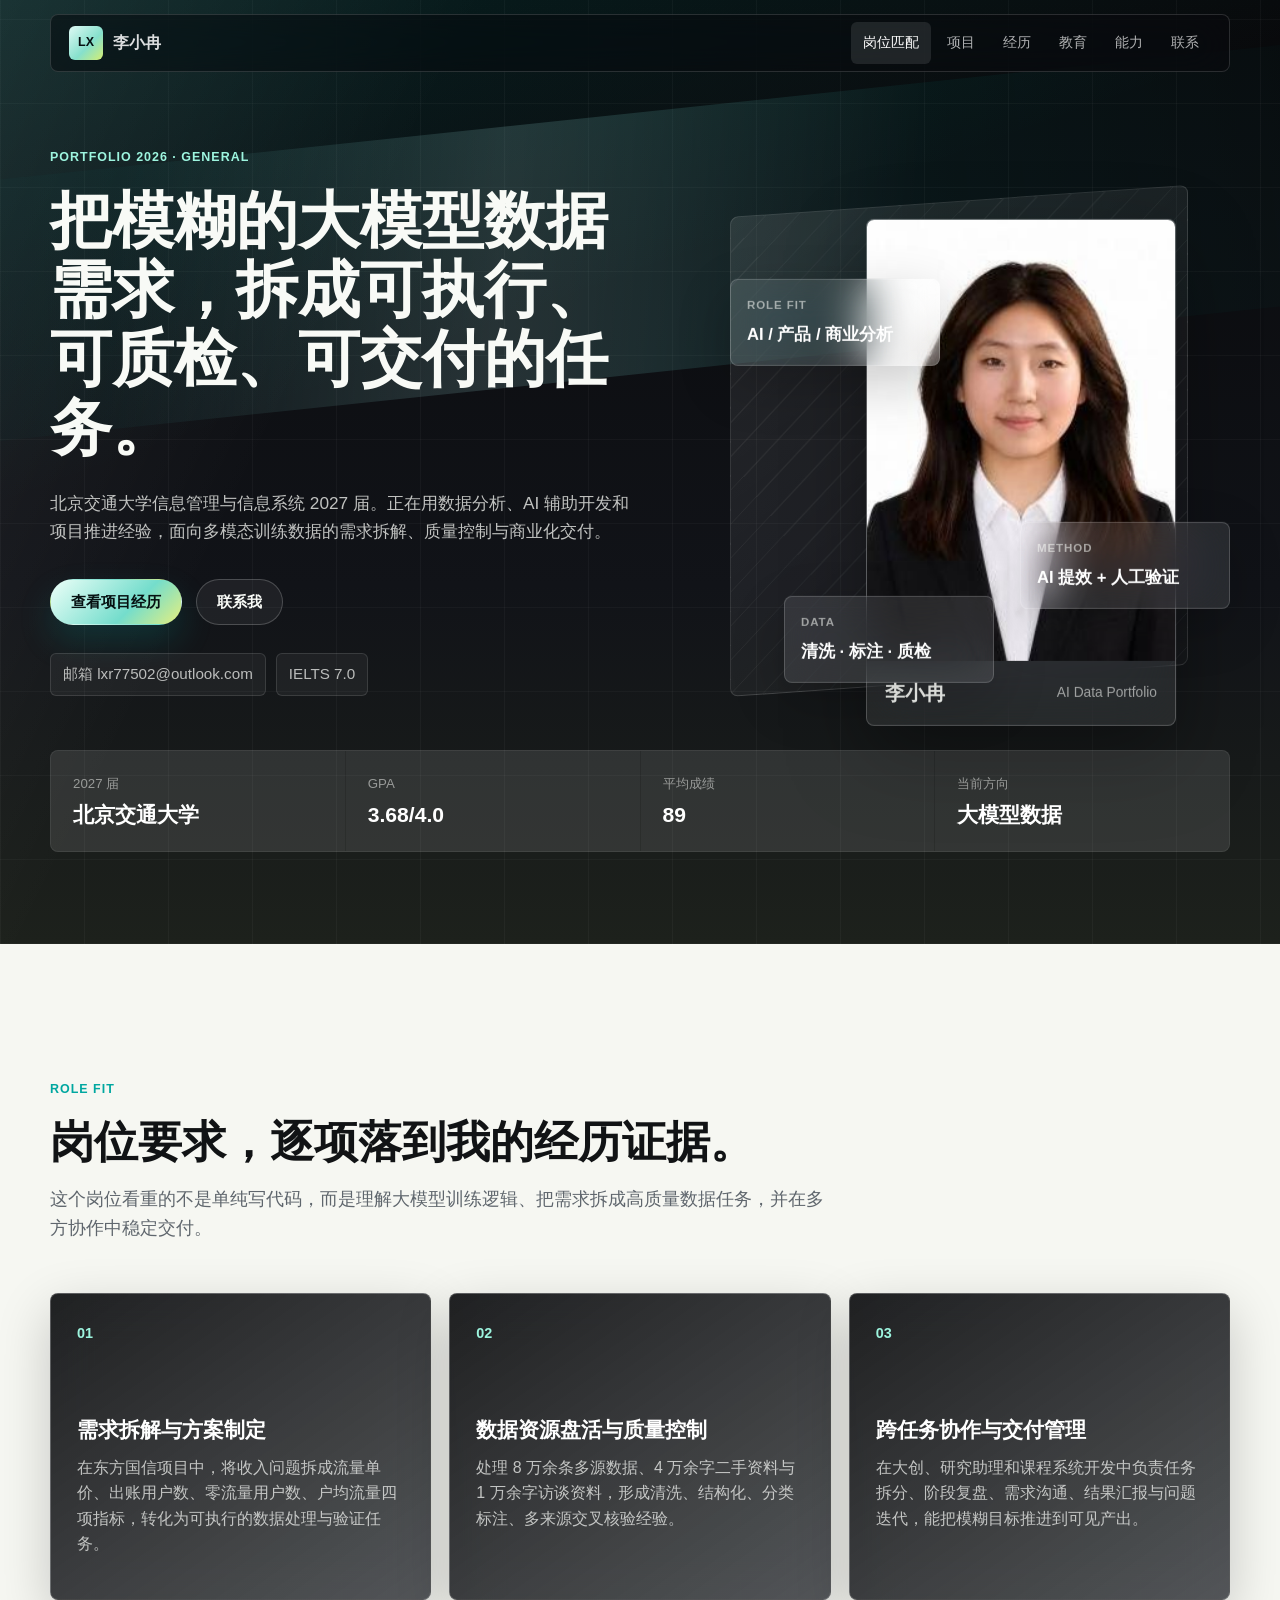
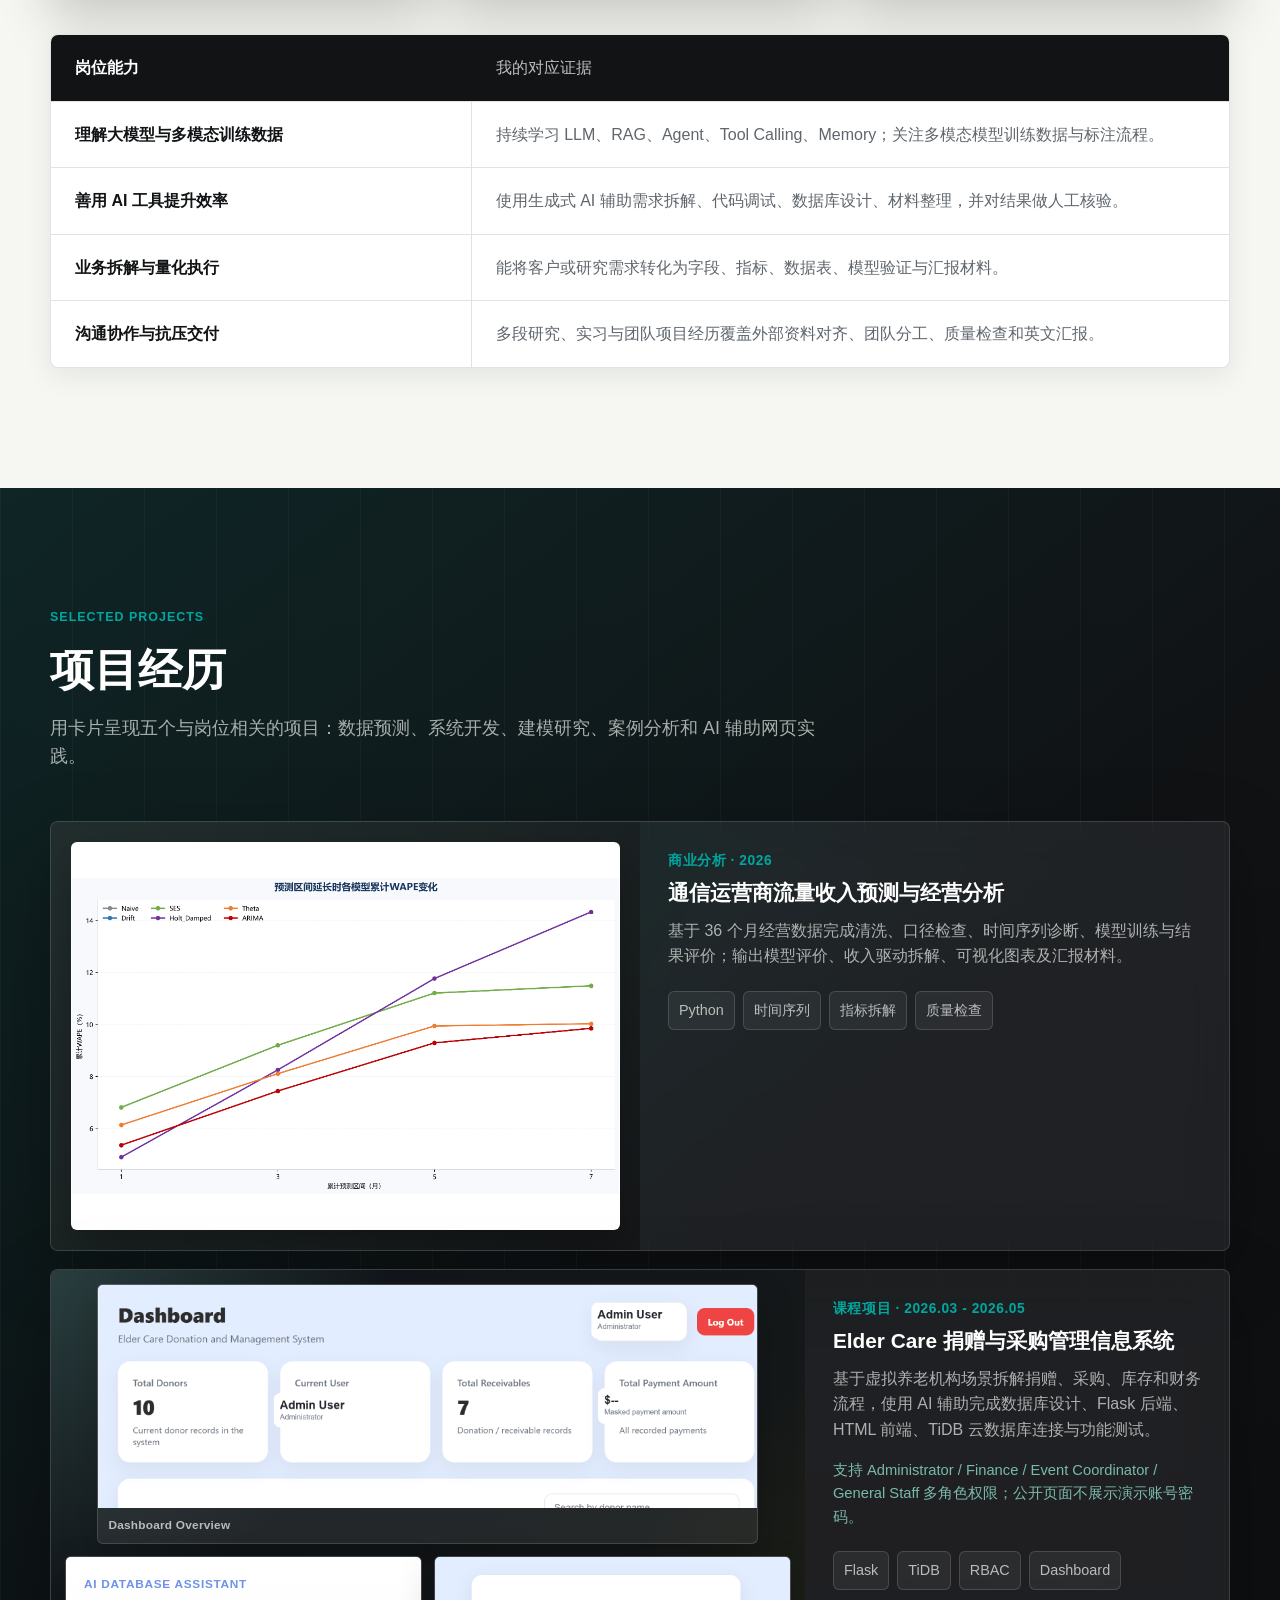
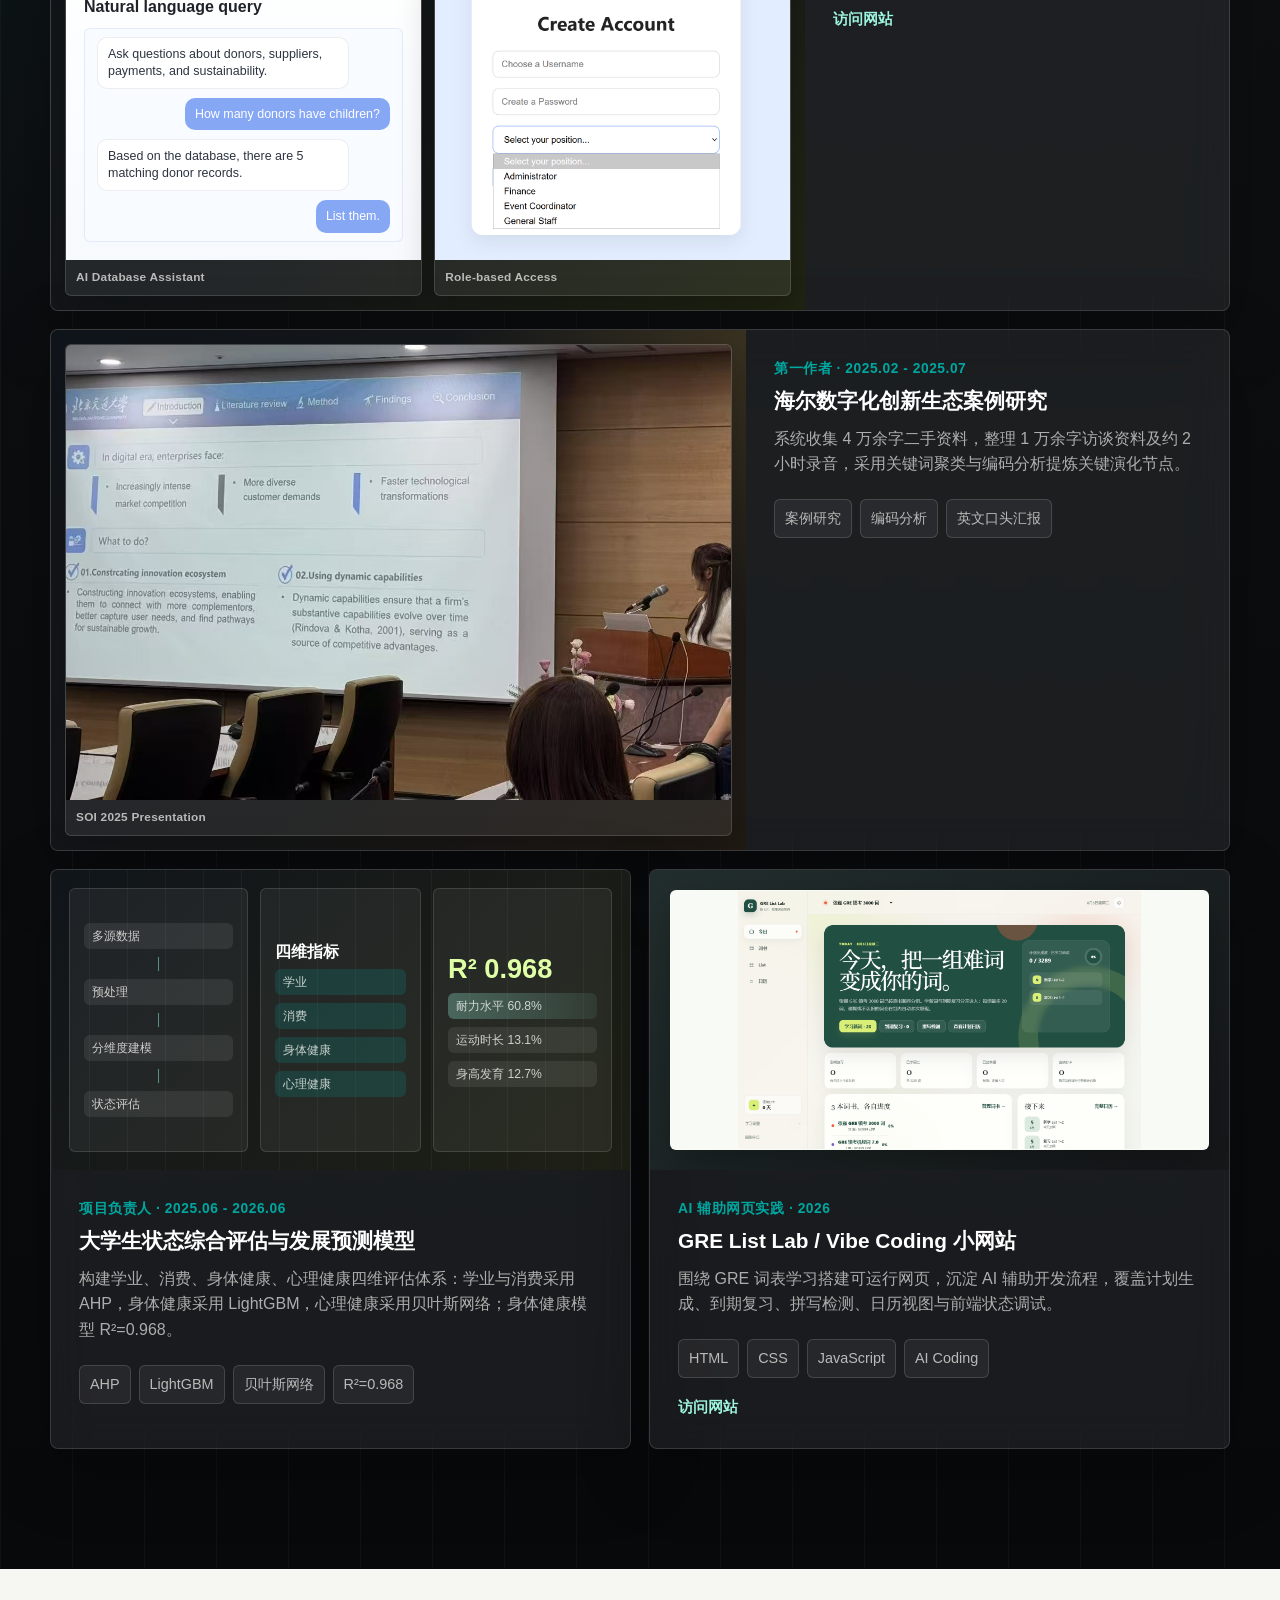
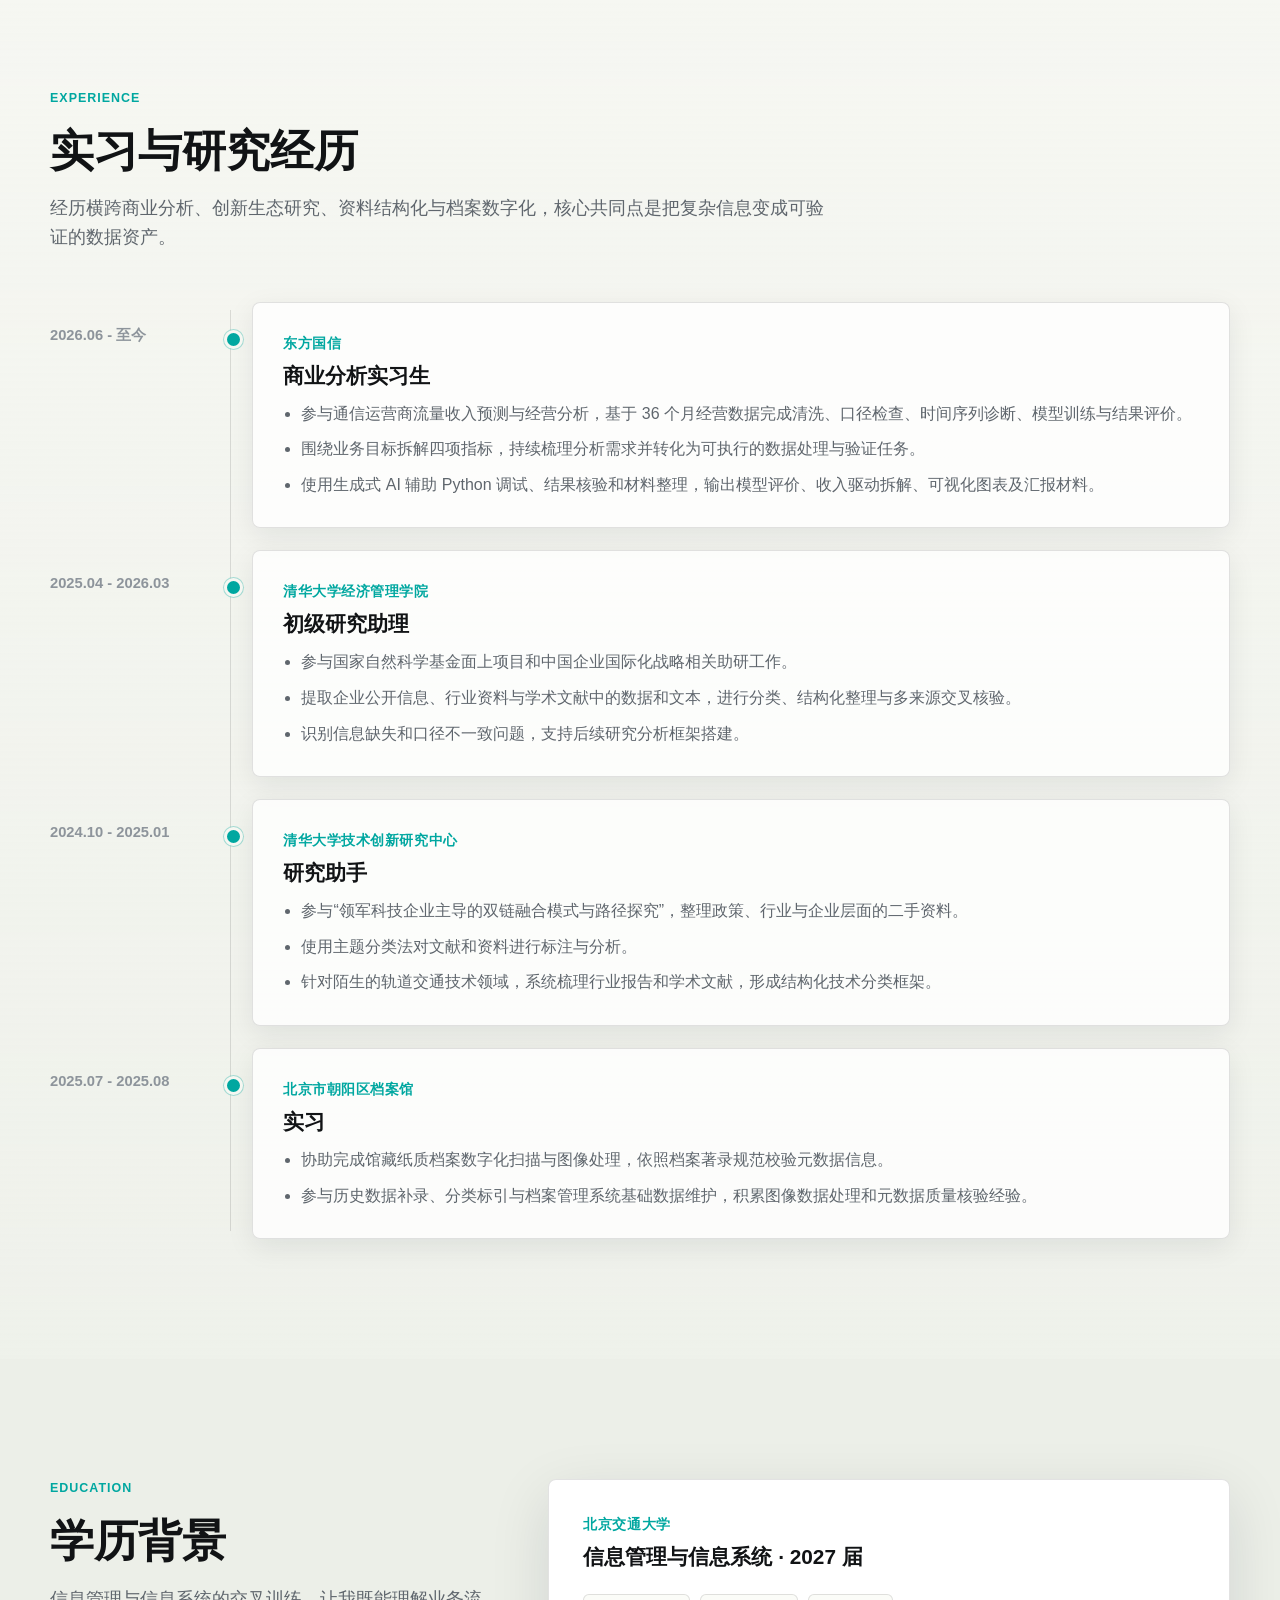
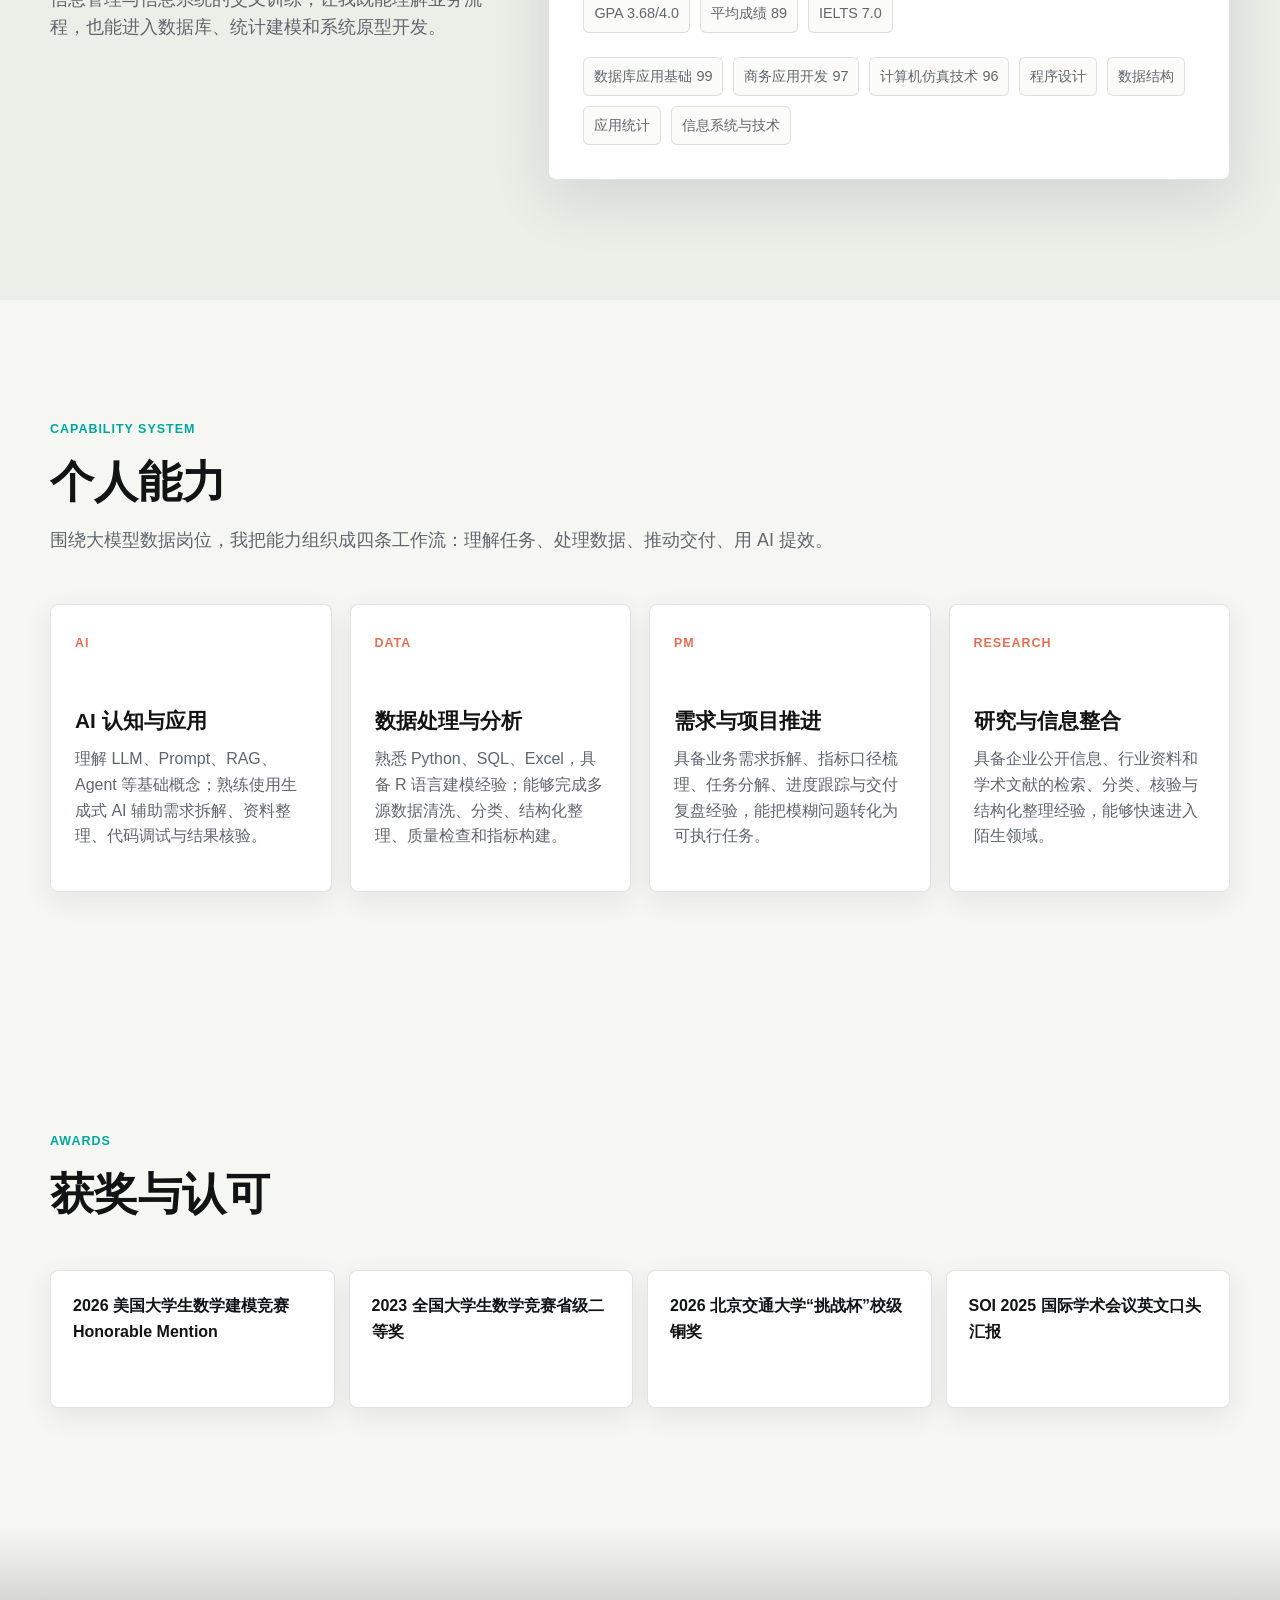
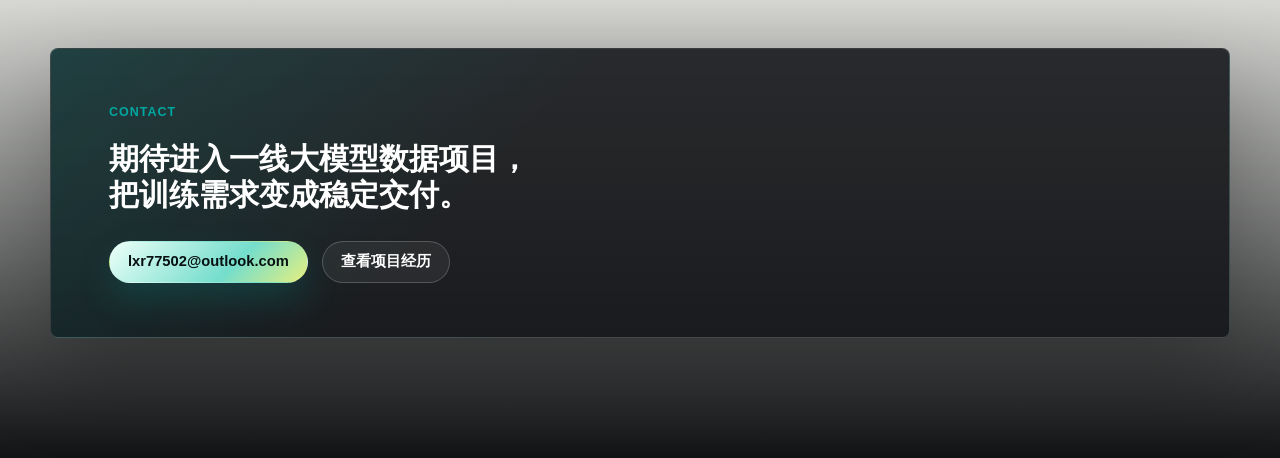
==== index.html @ 8eab0cd7 "Add files via upload" ====
<!doctype html>
<html lang="zh-CN">
  <head>
    <meta charset="utf-8">
    <meta name="viewport" content="width=device-width, initial-scale=1">
    <title>李小冉 | 个人作品集</title>
    <meta name="description" content="李小冉的秋招个人作品集，聚焦业务理解、产品思维、AI/数据能力与项目落地。">
    <link rel="stylesheet" href="./styles.css">
  </head>
  <body>
    <div class="progress" aria-hidden="true"><span id="scrollProgress"></span></div>

    <header class="site-header" id="top">
      <a class="brand" href="#profile" aria-label="回到首页">
        <span class="brand-mark">LX</span>
        <span>李小冉</span>
      </a>
      <nav class="nav-links" aria-label="页面导航">
        <a href="#role-fit">岗位匹配</a>
        <a href="#projects">项目</a>
        <a href="#experience">经历</a>
        <a href="#education">教育</a>
        <a href="#skills">能力</a>
        <a href="#contact">联系</a>
      </nav>
    </header>

    <main>
      <section class="hero section" id="profile">
        <div class="hero-grid">
          <div class="hero-copy reveal">
            <p class="eyebrow">PORTFOLIO 2026 · GENERAL</p>
            <h1>把模糊的大模型数据需求，拆成可执行、可质检、可交付的任务。</h1>
            <p class="hero-lede">
              北京交通大学信息管理与信息系统 2027 届。正在用数据分析、AI 辅助开发和项目推进经验，面向多模态训练数据的需求拆解、质量控制与商业化交付。
            </p>
            <div class="hero-actions">
              <a class="button primary" href="#projects">查看项目经历</a>
              <a class="button ghost" href="mailto:lxr77502@outlook.com">联系我</a>
            </div>
            <div class="contact-strip" aria-label="公开联系方式">
              <span>邮箱 lxr77502@outlook.com</span>
              <span>IELTS 7.0</span>
            </div>
          </div>

          <div class="hero-visual reveal" data-parallax="0.12">
            <div class="portrait-stage">
              <div class="portrait-card">
                <img src="./assets/images/avatar.jpg" alt="李小冉头像">
                <div class="portrait-caption">
                  <strong>李小冉</strong>
                  <span>AI Data Portfolio</span>
                </div>
              </div>
              <div class="signal-card signal-a glass">
                <span>ROLE FIT</span>
                <strong>AI / 产品 / 商业分析</strong>
              </div>
              <div class="signal-card signal-b glass">
                <span>METHOD</span>
                <strong>AI 提效 + 人工验证</strong>
              </div>
              <div class="signal-card signal-c glass">
                <span>DATA</span>
                <strong>清洗 · 标注 · 质检</strong>
              </div>
            </div>
          </div>
        </div>

        <div class="hero-metrics reveal" aria-label="核心信息">
          <div>
            <span>2027 届</span>
            <strong>北京交通大学</strong>
          </div>
          <div>
            <span>GPA</span>
            <strong>3.68/4.0</strong>
          </div>
          <div>
            <span>平均成绩</span>
            <strong>89</strong>
          </div>
          <div>
            <span>当前方向</span>
            <strong>大模型数据</strong>
          </div>
        </div>
      </section>

      <section class="section role-section" id="role-fit">
        <div class="section-head reveal">
          <p class="eyebrow">ROLE FIT</p>
          <h2>岗位要求，逐项落到我的经历证据。</h2>
          <p>这个岗位看重的不是单纯写代码，而是理解大模型训练逻辑、把需求拆成高质量数据任务，并在多方协作中稳定交付。</p>
        </div>

        <div class="fit-grid">
          <article class="fit-card glass reveal">
            <span class="fit-index">01</span>
            <h3>需求拆解与方案制定</h3>
            <p>在东方国信项目中，将收入问题拆成流量单价、出账用户数、零流量用户数、户均流量四项指标，转化为可执行的数据处理与验证任务。</p>
          </article>
          <article class="fit-card glass reveal">
            <span class="fit-index">02</span>
            <h3>数据资源盘活与质量控制</h3>
            <p>处理 8 万余条多源数据、4 万余字二手资料与 1 万余字访谈资料，形成清洗、结构化、分类标注、多来源交叉核验经验。</p>
          </article>
          <article class="fit-card glass reveal">
            <span class="fit-index">03</span>
            <h3>跨任务协作与交付管理</h3>
            <p>在大创、研究助理和课程系统开发中负责任务拆分、阶段复盘、需求沟通、结果汇报与问题迭代，能把模糊目标推进到可见产出。</p>
          </article>
        </div>

        <div class="role-matrix reveal">
          <div class="matrix-row matrix-head">
            <span>岗位能力</span>
            <span>我的对应证据</span>
          </div>
          <div class="matrix-row">
            <span>理解大模型与多模态训练数据</span>
            <span>持续学习 LLM、RAG、Agent、Tool Calling、Memory；关注多模态模型训练数据与标注流程。</span>
          </div>
          <div class="matrix-row">
            <span>善用 AI 工具提升效率</span>
            <span>使用生成式 AI 辅助需求拆解、代码调试、数据库设计、材料整理，并对结果做人工核验。</span>
          </div>
          <div class="matrix-row">
            <span>业务拆解与量化执行</span>
            <span>能将客户或研究需求转化为字段、指标、数据表、模型验证与汇报材料。</span>
          </div>
          <div class="matrix-row">
            <span>沟通协作与抗压交付</span>
            <span>多段研究、实习与团队项目经历覆盖外部资料对齐、团队分工、质量检查和英文汇报。</span>
          </div>
        </div>
      </section>

      <section class="section experience-section" id="experience">
        <div class="section-head reveal">
          <p class="eyebrow">EXPERIENCE</p>
          <h2>实习与研究经历</h2>
          <p>经历横跨商业分析、创新生态研究、资料结构化与档案数字化，核心共同点是把复杂信息变成可验证的数据资产。</p>
        </div>

        <div class="timeline">
          <article class="timeline-item reveal">
            <div class="time">2026.06 - 至今</div>
            <div class="timeline-card">
              <p class="company">东方国信</p>
              <h3>商业分析实习生</h3>
              <ul>
                <li>参与通信运营商流量收入预测与经营分析，基于 36 个月经营数据完成清洗、口径检查、时间序列诊断、模型训练与结果评价。</li>
                <li>围绕业务目标拆解四项指标，持续梳理分析需求并转化为可执行的数据处理与验证任务。</li>
                <li>使用生成式 AI 辅助 Python 调试、结果核验和材料整理，输出模型评价、收入驱动拆解、可视化图表及汇报材料。</li>
              </ul>
            </div>
          </article>

          <article class="timeline-item reveal">
            <div class="time">2025.04 - 2026.03</div>
            <div class="timeline-card">
              <p class="company">清华大学经济管理学院</p>
              <h3>初级研究助理</h3>
              <ul>
                <li>参与国家自然科学基金面上项目和中国企业国际化战略相关助研工作。</li>
                <li>提取企业公开信息、行业资料与学术文献中的数据和文本，进行分类、结构化整理与多来源交叉核验。</li>
                <li>识别信息缺失和口径不一致问题，支持后续研究分析框架搭建。</li>
              </ul>
            </div>
          </article>

          <article class="timeline-item reveal">
            <div class="time">2024.10 - 2025.01</div>
            <div class="timeline-card">
              <p class="company">清华大学技术创新研究中心</p>
              <h3>研究助手</h3>
              <ul>
                <li>参与“领军科技企业主导的双链融合模式与路径探究”，整理政策、行业与企业层面的二手资料。</li>
                <li>使用主题分类法对文献和资料进行标注与分析。</li>
                <li>针对陌生的轨道交通技术领域，系统梳理行业报告和学术文献，形成结构化技术分类框架。</li>
              </ul>
            </div>
          </article>

          <article class="timeline-item reveal">
            <div class="time">2025.07 - 2025.08</div>
            <div class="timeline-card">
              <p class="company">北京市朝阳区档案馆</p>
              <h3>实习</h3>
              <ul>
                <li>协助完成馆藏纸质档案数字化扫描与图像处理，依照档案著录规范校验元数据信息。</li>
                <li>参与历史数据补录、分类标引与档案管理系统基础数据维护，积累图像数据处理和元数据质量核验经验。</li>
              </ul>
            </div>
          </article>
        </div>
      </section>

      <section class="section education-section" id="education">
        <div class="education-grid">
          <div class="section-head reveal">
            <p class="eyebrow">EDUCATION</p>
            <h2>学历背景</h2>
            <p>信息管理与信息系统的交叉训练，让我既能理解业务流程，也能进入数据库、统计建模和系统原型开发。</p>
          </div>
          <div class="edu-card reveal">
            <div>
              <p class="school">北京交通大学</p>
              <h3>信息管理与信息系统 · 2027 届</h3>
            </div>
            <div class="edu-stats">
              <span>GPA 3.68/4.0</span>
              <span>平均成绩 89</span>
              <span>IELTS 7.0</span>
            </div>
            <div class="course-grid">
              <span>数据库应用基础 99</span>
              <span>商务应用开发 97</span>
              <span>计算机仿真技术 96</span>
              <span>程序设计</span>
              <span>数据结构</span>
              <span>应用统计</span>
              <span>信息系统与技术</span>
            </div>
          </div>
        </div>
      </section>

      <section class="section skills-section" id="skills">
        <div class="section-head reveal">
          <p class="eyebrow">CAPABILITY SYSTEM</p>
          <h2>个人能力</h2>
          <p>围绕大模型数据岗位，我把能力组织成四条工作流：理解任务、处理数据、推动交付、用 AI 提效。</p>
        </div>

        <div class="skill-grid">
          <article class="skill-card reveal">
            <span>AI</span>
            <h3>AI 认知与应用</h3>
            <p>理解 LLM、Prompt、RAG、Agent 等基础概念；熟练使用生成式 AI 辅助需求拆解、资料整理、代码调试与结果核验。</p>
          </article>
          <article class="skill-card reveal">
            <span>DATA</span>
            <h3>数据处理与分析</h3>
            <p>熟悉 Python、SQL、Excel，具备 R 语言建模经验；能够完成多源数据清洗、分类、结构化整理、质量检查和指标构建。</p>
          </article>
          <article class="skill-card reveal">
            <span>PM</span>
            <h3>需求与项目推进</h3>
            <p>具备业务需求拆解、指标口径梳理、任务分解、进度跟踪与交付复盘经验，能把模糊问题转化为可执行任务。</p>
          </article>
          <article class="skill-card reveal">
            <span>RESEARCH</span>
            <h3>研究与信息整合</h3>
            <p>具备企业公开信息、行业资料和学术文献的检索、分类、核验与结构化整理经验，能够快速进入陌生领域。</p>
          </article>
        </div>
      </section>

      <section class="section projects-section" id="projects">
        <div class="section-head reveal">
          <p class="eyebrow">SELECTED PROJECTS</p>
          <h2>项目经历</h2>
          <p>用卡片呈现五个与岗位相关的项目：数据预测、系统开发、建模研究、案例分析和 AI 辅助网页实践。</p>
        </div>

        <div class="project-grid">
          <article class="project-card featured reveal">
            <div class="project-visual image-visual revenue-visual" aria-hidden="true">
              <img src="./assets/images/revenue-model-comparison.png" alt="">
              <div class="visual-caption">
                <strong>模型验证</strong>
                <span>滚动验证 · WAPE 对比 · 收入预测</span>
              </div>
            </div>
            <div class="project-copy">
              <p class="project-meta">商业分析 · 2026</p>
              <h3>通信运营商流量收入预测与经营分析</h3>
              <p>基于 36 个月经营数据完成清洗、口径检查、时间序列诊断、模型训练与结果评价；输出模型评价、收入驱动拆解、可视化图表及汇报材料。</p>
              <div class="tag-row">
                <span>Python</span><span>时间序列</span><span>指标拆解</span><span>质量检查</span>
              </div>
            </div>
          </article>

          <article class="project-card elder-card reveal">
            <div class="project-visual image-visual site-visual elder-gallery" aria-hidden="true">
              <figure class="elder-shot elder-shot-dashboard">
                <img src="./assets/images/elder-care-dashboard-real.png" alt="">
                <figcaption>Dashboard Overview</figcaption>
              </figure>
              <figure class="elder-shot elder-shot-assistant">
                <div class="assistant-demo">
                  <div class="assistant-demo-top">
                    <span>AI Database Assistant</span>
                    <strong>Natural language query</strong>
                  </div>
                  <div class="assistant-chat">
                    <p class="bot">Ask questions about donors, suppliers, payments, and sustainability.</p>
                    <p class="user">How many donors have children?</p>
                    <p class="bot">Based on the database, there are 5 matching donor records.</p>
                    <p class="user small">List them.</p>
                  </div>
                </div>
                <figcaption>AI Database Assistant</figcaption>
              </figure>
              <figure class="elder-shot elder-shot-role">
                <img src="./assets/images/elder-care-roles.png" alt="">
                <figcaption>Role-based Access</figcaption>
              </figure>
              <div class="visual-caption">
                <strong>Live System</strong>
                <span>Login · Role · Data · Dashboard</span>
              </div>
            </div>
            <div class="project-copy">
              <p class="project-meta">课程项目 · 2026.03 - 2026.05</p>
              <h3>Elder Care 捐赠与采购管理信息系统</h3>
              <p>基于虚拟养老机构场景拆解捐赠、采购、库存和财务流程，使用 AI 辅助完成数据库设计、Flask 后端、HTML 前端、TiDB 云数据库连接与功能测试。</p>
              <p class="project-note">支持 Administrator / Finance / Event Coordinator / General Staff 多角色权限；公开页面不展示演示账号密码。</p>
              <div class="tag-row">
                <span>Flask</span><span>TiDB</span><span>RBAC</span><span>Dashboard</span>
              </div>
              <a class="project-link" href="https://eldercaremanagement.onrender.com/" target="_blank" rel="noreferrer">访问网站</a>
            </div>
          </article>

          <article class="project-card dachuang-card reveal">
            <div class="project-visual dachuang-visual" aria-hidden="true">
              <div class="dc-panel dc-flow">
                <span>多源数据</span>
                <i></i>
                <span>预处理</span>
                <i></i>
                <span>分维度建模</span>
                <i></i>
                <span>状态评估</span>
              </div>
              <div class="dc-panel dc-metric">
                <strong>四维指标</strong>
                <span>学业</span><span>消费</span><span>身体健康</span><span>心理健康</span>
              </div>
              <div class="dc-panel dc-result">
                <strong>R² 0.968</strong>
                <span>耐力水平 60.8%</span>
                <span>运动时长 13.1%</span>
                <span>身高发育 12.7%</span>
              </div>
            </div>
            <div class="project-copy">
              <p class="project-meta">项目负责人 · 2025.06 - 2026.06</p>
              <h3>大学生状态综合评估与发展预测模型</h3>
              <p>构建学业、消费、身体健康、心理健康四维评估体系：学业与消费采用 AHP，身体健康采用 LightGBM，心理健康采用贝叶斯网络；身体健康模型 R²=0.968。</p>
              <div class="tag-row">
                <span>AHP</span><span>LightGBM</span><span>贝叶斯网络</span><span>R²=0.968</span>
              </div>
            </div>
          </article>

          <article class="project-card haier-card reveal">
            <div class="project-visual haier-gallery" aria-hidden="true">
              <figure class="haier-shot haier-shot-live">
                <img src="./assets/images/soi-presentation-focus.jpg" alt="">
                <figcaption>SOI 2025 Presentation</figcaption>
              </figure>
              <div class="visual-caption">
                <strong>SOI 2025</strong>
                <span>英文口头汇报 · 案例研究</span>
              </div>
            </div>
            <div class="project-copy">
              <p class="project-meta">第一作者 · 2025.02 - 2025.07</p>
              <h3>海尔数字化创新生态案例研究</h3>
              <p>系统收集 4 万余字二手资料，整理 1 万余字访谈资料及约 2 小时录音，采用关键词聚类与编码分析提炼关键演化节点。</p>
              <div class="tag-row">
                <span>案例研究</span><span>编码分析</span><span>英文口头汇报</span>
              </div>
            </div>
          </article>

          <article class="project-card vibe-card reveal">
            <div class="project-visual image-visual site-visual" aria-hidden="true">
              <img src="./assets/images/gre-list-lab-site.png" alt="">
              <div class="visual-caption">
                <strong>GRE List Lab</strong>
                <span>计划 · 复习 · 拼写检测</span>
              </div>
            </div>
            <div class="project-copy">
              <p class="project-meta">AI 辅助网页实践 · 2026</p>
              <h3>GRE List Lab / Vibe Coding 小网站</h3>
              <p>围绕 GRE 词表学习搭建可运行网页，沉淀 AI 辅助开发流程，覆盖计划生成、到期复习、拼写检测、日历视图与前端状态调试。</p>
              <div class="tag-row">
                <span>HTML</span><span>CSS</span><span>JavaScript</span><span>AI Coding</span>
              </div>
              <a class="project-link" href="https://xl81194.github.io/gre-list-lab/index.html" target="_blank" rel="noreferrer">访问网站</a>
            </div>
          </article>
        </div>
      </section>

      <section class="section awards-section" id="awards">
        <div class="section-head reveal">
          <p class="eyebrow">AWARDS</p>
          <h2>获奖与认可</h2>
        </div>
        <div class="award-row reveal">
          <span>2026 美国大学生数学建模竞赛 Honorable Mention</span>
          <span>2023 全国大学生数学竞赛省级二等奖</span>
          <span>2026 北京交通大学“挑战杯”校级铜奖</span>
          <span>SOI 2025 国际学术会议英文口头汇报</span>
        </div>
      </section>

      <section class="section contact-section" id="contact">
        <div class="contact-card reveal">
          <p class="eyebrow">CONTACT</p>
          <h2 class="contact-title">
            <span>期待进入一线大模型数据项目，</span>
            <span>把训练需求变成稳定交付。</span>
          </h2>
          <div class="contact-actions">
            <a class="button primary" href="mailto:lxr77502@outlook.com">lxr77502@outlook.com</a>
            <a class="button ghost" href="#projects">查看项目经历</a>
          </div>
        </div>
      </section>
    </main>

    <script src="./app.js"></script>
  </body>
</html>
---- styles.css ----
:root {
  --ink: #111315;
  --muted: #5f666d;
  --subtle: #8d949b;
  --paper: #f6f7f2;
  --paper-2: #ecefe8;
  --surface: #ffffff;
  --line: rgba(17, 19, 21, 0.12);
  --line-strong: rgba(17, 19, 21, 0.26);
  --dark: #08090b;
  --dark-2: #15171b;
  --light: #f8faf6;
  --teal: #00a7a0;
  --lime: #9ac23c;
  --gold: #d9a441;
  --coral: #e86f51;
  --blue: #4d8de8;
  --shadow: 0 18px 60px rgba(16, 24, 40, 0.12);
  --shadow-soft: 0 8px 28px rgba(16, 24, 40, 0.08);
  --radius: 8px;
  --radius-sm: 6px;
  --max: 1180px;
  --font-sans: "Inter", "PingFang SC", "Microsoft YaHei", "Noto Sans SC", Arial, sans-serif;
}

* {
  box-sizing: border-box;
}

html {
  scroll-behavior: smooth;
  scroll-padding-top: 86px;
}

body {
  margin: 0;
  min-width: 320px;
  color: var(--ink);
  background:
    linear-gradient(180deg, #08090b 0, #08090b 720px, var(--paper) 721px),
    var(--paper);
  font-family: var(--font-sans);
  line-height: 1.6;
  letter-spacing: 0;
  -webkit-font-smoothing: antialiased;
  text-rendering: optimizeLegibility;
}

main {
  display: flex;
  flex-direction: column;
}

body::selection {
  color: #fff;
  background: var(--teal);
}

a {
  color: inherit;
  text-decoration: none;
}

img {
  display: block;
  max-width: 100%;
}

.progress {
  position: fixed;
  inset: 0 0 auto;
  z-index: 200;
  height: 3px;
  background: transparent;
}

.progress span {
  display: block;
  width: 0%;
  height: 100%;
  background: linear-gradient(90deg, var(--teal), var(--lime), var(--gold), var(--coral));
}

.site-header {
  position: fixed;
  top: 14px;
  left: 50%;
  z-index: 100;
  width: min(calc(100% - 32px), var(--max));
  height: 58px;
  display: flex;
  align-items: center;
  justify-content: space-between;
  padding: 0 18px;
  color: rgba(255, 255, 255, 0.86);
  background: rgba(9, 10, 13, 0.56);
  border: 1px solid rgba(255, 255, 255, 0.14);
  border-radius: var(--radius);
  backdrop-filter: blur(22px) saturate(160%);
  -webkit-backdrop-filter: blur(22px) saturate(160%);
  transform: translateX(-50%);
}

.brand {
  display: inline-flex;
  align-items: center;
  gap: 10px;
  min-width: 120px;
  font-weight: 700;
}

.brand-mark {
  display: grid;
  place-items: center;
  width: 34px;
  height: 34px;
  color: #061011;
  background: linear-gradient(135deg, #dffaf5, #86e0cc 58%, #d4ee72);
  border-radius: var(--radius-sm);
  font-size: 0.78rem;
  letter-spacing: 0;
}

.nav-links {
  display: flex;
  align-items: center;
  gap: 4px;
}

.nav-links a {
  padding: 9px 12px;
  border-radius: var(--radius-sm);
  color: rgba(255, 255, 255, 0.68);
  font-size: 0.9rem;
  transition: color 180ms ease, background 180ms ease;
}

.nav-links a:hover,
.nav-links a.is-active {
  color: #fff;
  background: rgba(255, 255, 255, 0.1);
}

.section {
  width: min(calc(100% - 44px), var(--max));
  margin: 0 auto;
  padding: 120px 0;
}

.hero {
  position: relative;
  width: 100%;
  min-height: 100vh;
  overflow: hidden;
  color: var(--light);
  padding: 142px max(22px, calc((100vw - var(--max)) / 2)) 92px;
  background:
    linear-gradient(116deg, rgba(255, 255, 255, 0.08), transparent 28%),
    linear-gradient(160deg, rgba(0, 167, 160, 0.16), transparent 36%),
    repeating-linear-gradient(90deg, rgba(255, 255, 255, 0.035) 0 1px, transparent 1px 84px),
    repeating-linear-gradient(0deg, rgba(255, 255, 255, 0.03) 0 1px, transparent 1px 84px),
    linear-gradient(180deg, #08090b 0%, #111318 62%, #1d211c 100%);
}

.hero::before {
  content: "";
  position: absolute;
  inset: 12% -18% auto;
  height: 260px;
  pointer-events: none;
  background:
    linear-gradient(100deg, transparent 0 20%, rgba(255, 255, 255, 0.2) 42%, transparent 66%),
    linear-gradient(90deg, transparent, rgba(0, 167, 160, 0.18), transparent);
  opacity: 0.55;
  transform: rotate(-6deg);
}

.hero-grid {
  position: relative;
  z-index: 1;
  display: grid;
  grid-template-columns: minmax(0, 1.05fr) minmax(360px, 0.95fr);
  gap: 74px;
  align-items: center;
  max-width: var(--max);
  margin: 0 auto;
}

.hero-copy {
  max-width: 760px;
}

.eyebrow {
  margin: 0 0 18px;
  color: var(--teal);
  font-size: 0.78rem;
  font-weight: 800;
  letter-spacing: 0.08em;
  text-transform: uppercase;
}

.hero .eyebrow {
  color: #9df5df;
}

h1,
h2,
h3,
p {
  margin-top: 0;
}

h1 {
  max-width: 760px;
  margin-bottom: 28px;
  font-size: clamp(2.75rem, 5.2vw, 3.85rem);
  line-height: 1.12;
  font-weight: 720;
  letter-spacing: 0;
}

h2 {
  margin-bottom: 18px;
  font-size: clamp(2rem, 3.4vw, 2.78rem);
  line-height: 1.14;
  font-weight: 720;
  letter-spacing: 0;
}

h3 {
  margin-bottom: 12px;
  font-size: 1.3rem;
  line-height: 1.25;
  font-weight: 720;
  letter-spacing: 0;
}

.hero-lede {
  max-width: 640px;
  margin-bottom: 34px;
  color: rgba(248, 250, 246, 0.76);
  font-size: 1.08rem;
}

.hero-actions,
.contact-actions {
  display: flex;
  flex-wrap: wrap;
  gap: 14px;
  align-items: center;
}

.button {
  display: inline-flex;
  align-items: center;
  justify-content: center;
  min-height: 46px;
  padding: 0 20px;
  border: 1px solid transparent;
  border-radius: 999px;
  font-size: 0.96rem;
  font-weight: 720;
  overflow-wrap: anywhere;
  transition: transform 180ms ease, border-color 180ms ease, background 180ms ease;
}

.button:hover {
  transform: translateY(-2px);
}

.button.primary {
  color: #061011;
  background: linear-gradient(135deg, #ecfff8, #74ddcc 62%, #e5ef7f);
  box-shadow: 0 16px 34px rgba(0, 167, 160, 0.2);
}

.button.ghost {
  color: inherit;
  border-color: rgba(255, 255, 255, 0.2);
  background: rgba(255, 255, 255, 0.06);
}

.contact-strip {
  display: flex;
  flex-wrap: wrap;
  gap: 10px;
  margin-top: 28px;
  color: rgba(248, 250, 246, 0.72);
  font-size: 0.95rem;
}

.contact-strip span {
  padding: 8px 12px;
  border: 1px solid rgba(255, 255, 255, 0.12);
  border-radius: var(--radius-sm);
  background: rgba(255, 255, 255, 0.05);
  overflow-wrap: anywhere;
}

.hero-visual {
  min-height: 560px;
}

.portrait-stage {
  position: relative;
  width: min(100%, 500px);
  min-height: 560px;
  margin-left: auto;
}

.portrait-stage::before {
  content: "";
  position: absolute;
  inset: 42px 42px 38px 0;
  border: 1px solid rgba(255, 255, 255, 0.12);
  background:
    linear-gradient(145deg, rgba(255, 255, 255, 0.1), rgba(255, 255, 255, 0.02)),
    repeating-linear-gradient(135deg, rgba(255, 255, 255, 0.05) 0 1px, transparent 1px 24px);
  border-radius: var(--radius);
  transform: skewY(-4deg);
}

.portrait-card {
  position: absolute;
  right: 54px;
  top: 60px;
  width: 310px;
  overflow: hidden;
  background: rgba(255, 255, 255, 0.08);
  border: 1px solid rgba(255, 255, 255, 0.22);
  border-radius: var(--radius);
  box-shadow: 0 30px 80px rgba(0, 0, 0, 0.36);
  backdrop-filter: blur(26px) saturate(140%);
  -webkit-backdrop-filter: blur(26px) saturate(140%);
}

.portrait-card img {
  width: 100%;
  aspect-ratio: 246 / 352;
  object-fit: cover;
  background: #fff;
}

.portrait-caption {
  display: flex;
  align-items: center;
  justify-content: space-between;
  gap: 12px;
  padding: 16px 18px;
}

.portrait-caption strong {
  font-size: 1.28rem;
}

.portrait-caption span {
  color: rgba(248, 250, 246, 0.58);
  font-size: 0.86rem;
}

.glass {
  background: rgba(255, 255, 255, 0.1);
  border: 1px solid rgba(255, 255, 255, 0.18);
  box-shadow: 0 18px 54px rgba(0, 0, 0, 0.2);
  backdrop-filter: blur(24px) saturate(160%);
  -webkit-backdrop-filter: blur(24px) saturate(160%);
}

.signal-card {
  position: absolute;
  width: 210px;
  padding: 16px;
  border-radius: var(--radius);
}

.signal-card span {
  display: block;
  margin-bottom: 8px;
  color: rgba(248, 250, 246, 0.56);
  font-size: 0.72rem;
  font-weight: 800;
  letter-spacing: 0.08em;
}

.signal-card strong {
  color: #fff;
  font-size: 1.04rem;
}

.signal-a {
  left: 0;
  top: 120px;
}

.signal-b {
  right: 0;
  bottom: 110px;
}

.signal-c {
  left: 54px;
  bottom: 36px;
}

.hero-metrics {
  position: relative;
  z-index: 1;
  display: grid;
  grid-template-columns: repeat(4, 1fr);
  gap: 1px;
  max-width: var(--max);
  margin: 48px auto 0;
  overflow: hidden;
  border: 1px solid rgba(255, 255, 255, 0.1);
  border-radius: var(--radius);
  background: rgba(255, 255, 255, 0.08);
}

.hero {
  order: 0;
}

.role-section {
  order: 1;
}

.projects-section {
  order: 2;
}

.experience-section {
  order: 3;
}

.education-section {
  order: 4;
}

.skills-section {
  order: 5;
}

.awards-section {
  order: 6;
}

.contact-section {
  order: 7;
}

.hero-metrics div {
  padding: 22px;
  background: rgba(255, 255, 255, 0.035);
}

.hero-metrics span {
  display: block;
  margin-bottom: 8px;
  color: rgba(248, 250, 246, 0.52);
  font-size: 0.83rem;
}

.hero-metrics strong {
  display: block;
  color: #fff;
  font-size: 1.32rem;
  line-height: 1.25;
}

.section-head {
  max-width: 780px;
  margin-bottom: 50px;
}

.section-head p:not(.eyebrow) {
  margin-bottom: 0;
  color: var(--muted);
  font-size: 1.12rem;
}

.role-section {
  padding-top: 136px;
}

.fit-grid {
  display: grid;
  grid-template-columns: repeat(3, 1fr);
  gap: 18px;
  margin-bottom: 34px;
}

.fit-card {
  min-height: 300px;
  padding: 26px;
  color: #fff;
  background:
    linear-gradient(145deg, rgba(8, 9, 11, 0.9), rgba(31, 34, 40, 0.76)),
    repeating-linear-gradient(90deg, rgba(255, 255, 255, 0.04) 0 1px, transparent 1px 58px);
  border-color: rgba(255, 255, 255, 0.16);
  border-radius: var(--radius);
}

.fit-index {
  display: inline-block;
  margin-bottom: 72px;
  color: #9df5df;
  font-size: 0.9rem;
  font-weight: 800;
}

.fit-card p {
  color: rgba(248, 250, 246, 0.72);
}

.role-matrix {
  overflow: hidden;
  border: 1px solid var(--line);
  border-radius: var(--radius);
  background: var(--surface);
  box-shadow: var(--shadow-soft);
}

.matrix-row {
  display: grid;
  grid-template-columns: 0.75fr 1.35fr;
  border-top: 1px solid var(--line);
}

.matrix-row:first-child {
  border-top: 0;
}

.matrix-row span {
  padding: 20px 24px;
  min-width: 0;
  overflow-wrap: anywhere;
}

.matrix-row span:first-child {
  font-weight: 760;
  border-right: 1px solid var(--line);
}

.matrix-row span:last-child {
  color: var(--muted);
}

.matrix-head {
  color: #fff;
  background: #111315;
}

.matrix-head span:last-child {
  color: rgba(255, 255, 255, 0.72);
}

.experience-section {
  width: 100%;
  max-width: none;
  padding-left: max(22px, calc((100vw - var(--max)) / 2));
  padding-right: max(22px, calc((100vw - var(--max)) / 2));
  background:
    linear-gradient(180deg, transparent 0, rgba(236, 239, 232, 0.72) 100%),
    var(--paper);
}

.timeline {
  position: relative;
  display: grid;
  gap: 22px;
  max-width: var(--max);
}

.timeline::before {
  content: "";
  position: absolute;
  top: 8px;
  bottom: 8px;
  left: 180px;
  width: 1px;
  background: var(--line);
}

.timeline-item {
  position: relative;
  display: grid;
  grid-template-columns: 160px minmax(0, 1fr);
  gap: 42px;
  align-items: start;
}

.timeline-item::before {
  content: "";
  position: absolute;
  top: 28px;
  left: 174px;
  width: 13px;
  height: 13px;
  border: 3px solid var(--paper);
  border-radius: 999px;
  background: var(--teal);
  box-shadow: 0 0 0 1px rgba(0, 167, 160, 0.32);
}

.time {
  position: sticky;
  top: 96px;
  padding-top: 22px;
  color: var(--subtle);
  font-size: 0.92rem;
  font-weight: 700;
}

.timeline-card {
  padding: 30px;
  border: 1px solid var(--line);
  border-radius: var(--radius);
  background: rgba(255, 255, 255, 0.78);
  box-shadow: var(--shadow-soft);
}

.company,
.school,
.project-meta {
  margin-bottom: 8px;
  color: var(--teal);
  font-size: 0.86rem;
  font-weight: 800;
  letter-spacing: 0.04em;
}

.timeline-card ul {
  display: grid;
  gap: 10px;
  margin: 0;
  padding-left: 1.15em;
  color: var(--muted);
}

.education-section {
  width: 100%;
  max-width: none;
  padding-left: max(22px, calc((100vw - var(--max)) / 2));
  padding-right: max(22px, calc((100vw - var(--max)) / 2));
  background: var(--paper-2);
}

.education-grid {
  display: grid;
  grid-template-columns: 0.8fr 1.2fr;
  gap: 44px;
  align-items: start;
  max-width: var(--max);
}

.edu-card {
  padding: 34px;
  border: 1px solid var(--line);
  border-radius: var(--radius);
  background: var(--surface);
  box-shadow: var(--shadow);
}

.edu-stats {
  display: flex;
  flex-wrap: wrap;
  gap: 10px;
  margin: 24px 0;
}

.edu-stats span,
.course-grid span,
.tag-row span {
  display: inline-flex;
  align-items: center;
  min-height: 34px;
  padding: 7px 10px;
  border: 1px solid var(--line);
  border-radius: var(--radius-sm);
  color: var(--muted);
  background: #fbfcf8;
  font-size: 0.9rem;
}

.course-grid {
  display: flex;
  flex-wrap: wrap;
  gap: 10px;
}

.skills-section {
  background: var(--paper);
}

.skills-section .section-head {
  max-width: 1120px;
}

@media (min-width: 1041px) {
  .skills-section .section-head p:not(.eyebrow) {
    white-space: nowrap;
  }
}

.skill-grid {
  display: grid;
  grid-template-columns: repeat(4, 1fr);
  gap: 18px;
}

.skill-card {
  min-height: 288px;
  padding: 24px;
  border: 1px solid var(--line);
  border-radius: var(--radius);
  background: var(--surface);
  box-shadow: var(--shadow-soft);
  transition: transform 220ms ease, border-color 220ms ease, box-shadow 220ms ease;
}

.skill-card:hover {
  transform: translateY(-4px);
  border-color: rgba(0, 167, 160, 0.32);
  box-shadow: var(--shadow);
}

.skill-card span {
  display: inline-block;
  margin-bottom: 54px;
  color: var(--coral);
  font-size: 0.78rem;
  font-weight: 800;
  letter-spacing: 0.08em;
}

.skill-card p {
  margin-bottom: 0;
  color: var(--muted);
}

.projects-section {
  width: 100%;
  max-width: none;
  padding-left: max(22px, calc((100vw - var(--max)) / 2));
  padding-right: max(22px, calc((100vw - var(--max)) / 2));
  color: #fff;
  background:
    linear-gradient(135deg, rgba(0, 167, 160, 0.12), transparent 38%),
    repeating-linear-gradient(90deg, rgba(255, 255, 255, 0.035) 0 1px, transparent 1px 72px),
    linear-gradient(180deg, #111315, #08090b);
}

.projects-section .section-head p:not(.eyebrow) {
  color: rgba(248, 250, 246, 0.66);
}

.project-grid {
  display: grid;
  grid-template-columns: repeat(2, minmax(0, 1fr));
  gap: 18px;
  max-width: var(--max);
}

.project-card {
  display: grid;
  grid-template-rows: 300px auto;
  min-height: 520px;
  overflow: hidden;
  border: 1px solid rgba(255, 255, 255, 0.14);
  border-radius: var(--radius);
  background: rgba(255, 255, 255, 0.07);
  box-shadow: 0 22px 70px rgba(0, 0, 0, 0.28);
  backdrop-filter: blur(20px) saturate(150%);
  -webkit-backdrop-filter: blur(20px) saturate(150%);
  transition: transform 220ms ease, border-color 220ms ease, background 220ms ease;
}

.project-card:hover {
  transform: translateY(-5px);
  border-color: rgba(157, 245, 223, 0.42);
  background: rgba(255, 255, 255, 0.1);
}

.project-card.featured {
  grid-column: span 2;
  grid-template-columns: 1fr 1fr;
  grid-template-rows: auto;
  min-height: 430px;
}

.elder-card {
  grid-column: span 2;
  grid-template-columns: 1.28fr 0.72fr;
  grid-template-rows: auto;
  min-height: 640px;
}

.elder-card .project-visual {
  min-height: 640px;
}

.haier-card {
  order: 1;
  grid-column: span 2;
  grid-template-columns: 1.18fr 0.82fr;
  grid-template-rows: auto;
  min-height: 520px;
}

.haier-card .project-visual {
  min-height: 520px;
}

.dachuang-card,
.vibe-card {
  order: 2;
}

.project-visual {
  position: relative;
  min-height: 300px;
  overflow: hidden;
  background:
    linear-gradient(135deg, rgba(255, 255, 255, 0.16), rgba(255, 255, 255, 0.02)),
    #171a1f;
}

.image-visual {
  display: grid;
  place-items: center;
  padding: 20px;
  background:
    linear-gradient(135deg, rgba(157, 245, 223, 0.12), rgba(255, 255, 255, 0.02)),
    #111315;
}

.image-visual img {
  width: 100%;
  height: 100%;
  min-height: 0;
  object-fit: contain;
  border: 1px solid rgba(255, 255, 255, 0.12);
  border-radius: var(--radius-sm);
  background: #f8faf6;
  box-shadow: 0 18px 44px rgba(0, 0, 0, 0.28);
}

.revenue-visual img {
  object-position: center;
  background: #fff;
}

.site-visual img {
  object-position: top center;
}

.soi-visual img {
  object-fit: cover;
  object-position: center 42%;
}

.visual-caption {
  position: absolute;
  left: 34px;
  bottom: 30px;
  display: none;
  gap: 4px;
  max-width: min(360px, calc(100% - 68px));
  padding: 12px 14px;
  color: #fff;
  border: 1px solid rgba(255, 255, 255, 0.16);
  border-radius: var(--radius-sm);
  background: rgba(7, 9, 12, 0.58);
  backdrop-filter: blur(18px) saturate(150%);
  -webkit-backdrop-filter: blur(18px) saturate(150%);
}

.visual-caption strong {
  font-size: 0.98rem;
  line-height: 1.2;
}

.visual-caption span {
  color: rgba(248, 250, 246, 0.68);
  font-size: 0.78rem;
}

.elder-gallery {
  display: grid;
  grid-template-columns: repeat(2, minmax(0, 1fr));
  grid-template-rows: 260px 340px;
  gap: 12px;
  padding: 14px;
  align-items: stretch;
  background:
    radial-gradient(circle at 0 0, rgba(157, 245, 223, 0.18), transparent 34%),
    linear-gradient(135deg, #10151b, #151819 60%, #212512);
}

.elder-shot {
  min-width: 0;
  min-height: 0;
  height: 100%;
  margin: 0;
  overflow: hidden;
  border: 1px solid rgba(255, 255, 255, 0.14);
  border-radius: var(--radius-sm);
  background: rgba(255, 255, 255, 0.07);
  box-shadow: 0 16px 36px rgba(0, 0, 0, 0.22);
}

.elder-shot-dashboard,
.elder-shot-assistant,
.elder-shot-role {
  display: grid;
  grid-template-rows: minmax(0, 1fr) auto;
}

.elder-shot-dashboard {
  grid-column: span 2;
}

.elder-shot-assistant {
  grid-column: 1;
  grid-row: 2;
}

.elder-shot-role {
  grid-column: 2;
  grid-row: 2;
}

.elder-shot img {
  width: 100%;
  height: 100%;
  min-height: 0;
  object-fit: contain;
  border: 0;
  border-radius: 0;
  background: #dce9fb;
  box-shadow: none;
}

.elder-shot figcaption {
  padding: 8px 10px;
  color: rgba(248, 250, 246, 0.7);
  font-size: 0.74rem;
  font-weight: 760;
  letter-spacing: 0.02em;
}

.assistant-demo {
  display: grid;
  grid-template-rows: auto minmax(0, 1fr);
  gap: 12px;
  min-height: 0;
  padding: 18px;
  color: #1d242d;
  background:
    linear-gradient(180deg, rgba(255, 255, 255, 0.96), rgba(246, 249, 253, 0.96)),
    #f7fbff;
}

.assistant-demo-top {
  display: grid;
  gap: 3px;
}

.assistant-demo-top span {
  color: #6f91e8;
  font-size: 0.74rem;
  font-weight: 800;
  letter-spacing: 0.06em;
  text-transform: uppercase;
}

.assistant-demo-top strong {
  color: #1f2329;
  font-size: 1rem;
  line-height: 1.2;
}

.assistant-chat {
  display: grid;
  align-content: center;
  gap: 9px;
  min-height: 0;
  padding: 12px;
  border: 1px solid rgba(111, 145, 232, 0.16);
  border-radius: var(--radius-sm);
  background: #f8fbff;
}

.assistant-chat p {
  width: fit-content;
  max-width: 86%;
  margin: 0;
  padding: 8px 10px;
  border-radius: 10px;
  font-size: 0.78rem;
  line-height: 1.35;
}

.assistant-chat .bot {
  color: #2d3440;
  background: #fff;
  border: 1px solid rgba(31, 35, 41, 0.08);
}

.assistant-chat .user {
  justify-self: end;
  color: #fff;
  background: #86a7f4;
}

.assistant-chat .small {
  max-width: 48%;
}

.haier-gallery {
  display: grid;
  grid-template-columns: 1fr;
  grid-template-rows: minmax(0, 1fr);
  gap: 12px;
  padding: 14px;
  background:
    radial-gradient(circle at 100% 0, rgba(217, 164, 65, 0.18), transparent 34%),
    linear-gradient(135deg, #10151b, #161819 56%, #221b15);
}

.haier-shot {
  display: grid;
  grid-template-rows: minmax(0, 1fr) auto;
  min-width: 0;
  min-height: 0;
  margin: 0;
  overflow: hidden;
  border: 1px solid rgba(255, 255, 255, 0.14);
  border-radius: var(--radius-sm);
  background: rgba(255, 255, 255, 0.07);
  box-shadow: 0 16px 36px rgba(0, 0, 0, 0.22);
}

.haier-shot img {
  width: 100%;
  height: 100%;
  min-height: 0;
  object-fit: contain;
  border: 0;
  background: #f8faf6;
}

.haier-shot-live img {
  object-fit: cover;
  object-position: center;
}

.haier-shot figcaption {
  padding: 8px 10px;
  color: rgba(248, 250, 246, 0.7);
  font-size: 0.74rem;
  font-weight: 760;
  letter-spacing: 0.02em;
}

.project-copy {
  padding: 28px;
}

.project-copy p:not(.project-meta) {
  color: rgba(248, 250, 246, 0.66);
}

.project-note {
  margin: 14px 0 0;
  color: rgba(157, 245, 223, 0.72) !important;
  font-size: 0.92rem;
}

.tag-row {
  display: flex;
  flex-wrap: wrap;
  gap: 8px;
  margin-top: 22px;
}

.tag-row span {
  color: rgba(248, 250, 246, 0.7);
  border-color: rgba(255, 255, 255, 0.14);
  background: rgba(255, 255, 255, 0.06);
}

.project-link {
  display: inline-flex;
  margin-top: 18px;
  color: #9df5df;
  font-size: 0.92rem;
  font-weight: 760;
}

.project-link:hover {
  text-decoration: underline;
  text-underline-offset: 4px;
}

.dachuang-visual {
  display: grid;
  grid-template-columns: 1fr 0.9fr 1fr;
  gap: 12px;
  padding: 18px;
  background:
    repeating-linear-gradient(90deg, rgba(255, 255, 255, 0.04) 0 1px, transparent 1px 38px),
    linear-gradient(135deg, #10151a, #1f2116);
}

.dc-panel {
  display: flex;
  flex-direction: column;
  justify-content: center;
  gap: 8px;
  min-width: 0;
  padding: 14px;
  border: 1px solid rgba(255, 255, 255, 0.13);
  border-radius: var(--radius-sm);
  background: rgba(255, 255, 255, 0.06);
}

.dc-panel strong {
  color: #fff;
  font-size: 0.98rem;
  line-height: 1.22;
}

.dc-panel span {
  display: inline-flex;
  align-items: center;
  min-height: 26px;
  padding: 4px 8px;
  color: rgba(248, 250, 246, 0.78);
  border-radius: var(--radius-sm);
  background: rgba(255, 255, 255, 0.08);
  font-size: 0.76rem;
  line-height: 1.2;
}

.dc-flow i {
  align-self: center;
  width: 1px;
  height: 14px;
  background: rgba(157, 245, 223, 0.5);
}

.dc-metric span {
  background: rgba(0, 167, 160, 0.18);
}

.dc-result strong {
  color: #dfffa6;
  font-size: 1.7rem;
}

.dc-result span:nth-child(2) {
  background: linear-gradient(90deg, rgba(157, 245, 223, 0.3), rgba(157, 245, 223, 0.08));
}

.visual-forecast {
  display: flex;
  align-items: end;
  gap: 14px;
  padding: 54px;
  background:
    repeating-linear-gradient(0deg, rgba(255, 255, 255, 0.06) 0 1px, transparent 1px 42px),
    linear-gradient(145deg, #0d1117, #13221e);
}

.visual-forecast span {
  flex: 1;
  min-width: 26px;
  border-radius: var(--radius-sm) var(--radius-sm) 0 0;
  background: linear-gradient(180deg, #9df5df, #00a7a0);
  box-shadow: 0 0 30px rgba(0, 167, 160, 0.24);
}

.visual-forecast span:nth-child(1) { height: 30%; }
.visual-forecast span:nth-child(2) { height: 52%; }
.visual-forecast span:nth-child(3) { height: 44%; background: linear-gradient(180deg, #f1ce77, #d9a441); }
.visual-forecast span:nth-child(4) { height: 72%; }
.visual-forecast span:nth-child(5) { height: 86%; background: linear-gradient(180deg, #ffb29d, #e86f51); }

.visual-system {
  display: grid;
  grid-template-columns: repeat(2, 1fr);
  gap: 12px;
  padding: 34px;
  background: linear-gradient(135deg, #111315, #20262b);
}

.visual-system div {
  border: 1px solid rgba(255, 255, 255, 0.14);
  border-radius: var(--radius-sm);
  background:
    linear-gradient(90deg, rgba(157, 245, 223, 0.18), transparent),
    rgba(255, 255, 255, 0.06);
}

.visual-model {
  display: grid;
  grid-template-columns: repeat(4, 1fr);
  gap: 10px;
  padding: 36px;
  align-items: center;
  background: linear-gradient(135deg, #171a1f, #262114);
}

.visual-model span {
  height: 140px;
  border-radius: var(--radius-sm);
  background: linear-gradient(180deg, rgba(217, 164, 65, 0.9), rgba(154, 194, 60, 0.3));
}

.visual-model span:nth-child(2) { height: 180px; }
.visual-model span:nth-child(3) { height: 118px; background: linear-gradient(180deg, rgba(0, 167, 160, 0.9), rgba(0, 167, 160, 0.22)); }
.visual-model span:nth-child(4) { height: 164px; background: linear-gradient(180deg, rgba(232, 111, 81, 0.9), rgba(232, 111, 81, 0.26)); }

.visual-research {
  display: flex;
  flex-direction: column;
  justify-content: center;
  gap: 12px;
  padding: 38px;
  background:
    repeating-linear-gradient(135deg, rgba(255, 255, 255, 0.07) 0 1px, transparent 1px 20px),
    linear-gradient(135deg, #0f1518, #221b15);
}

.visual-research span {
  width: max-content;
  max-width: 100%;
  padding: 10px 12px;
  color: rgba(255, 255, 255, 0.76);
  border: 1px solid rgba(255, 255, 255, 0.14);
  border-radius: var(--radius-sm);
  background: rgba(255, 255, 255, 0.08);
  font-weight: 800;
  letter-spacing: 0.08em;
  overflow-wrap: anywhere;
}

.visual-web {
  padding: 34px;
  background: linear-gradient(135deg, #111315, #16252d);
}

.browser-bar {
  height: 34px;
  border-radius: var(--radius-sm) var(--radius-sm) 0 0;
  background: rgba(255, 255, 255, 0.16);
}

.web-lines {
  display: grid;
  gap: 16px;
  padding: 28px;
  border: 1px solid rgba(255, 255, 255, 0.12);
  border-top: 0;
  border-radius: 0 0 var(--radius-sm) var(--radius-sm);
}

.web-lines span {
  display: block;
  height: 20px;
  border-radius: 999px;
  background: rgba(157, 245, 223, 0.32);
}

.web-lines span:nth-child(2) {
  width: 72%;
  background: rgba(217, 164, 65, 0.32);
}

.web-lines span:nth-child(3) {
  width: 48%;
  background: rgba(232, 111, 81, 0.34);
}

.awards-section {
  background: var(--paper);
}

.award-row {
  display: grid;
  grid-template-columns: repeat(4, 1fr);
  gap: 14px;
}

.award-row span {
  min-height: 138px;
  padding: 22px;
  border: 1px solid var(--line);
  border-radius: var(--radius);
  background: var(--surface);
  box-shadow: var(--shadow-soft);
  font-weight: 720;
}

.contact-section {
  width: 100%;
  max-width: none;
  padding-left: max(22px, calc((100vw - var(--max)) / 2));
  padding-right: max(22px, calc((100vw - var(--max)) / 2));
  background: linear-gradient(180deg, var(--paper), #111315);
}

.contact-card {
  max-width: var(--max);
  padding: 54px 58px;
  color: #fff;
  border: 1px solid rgba(255, 255, 255, 0.14);
  border-radius: var(--radius);
  background:
    linear-gradient(135deg, rgba(0, 167, 160, 0.18), transparent 38%),
    linear-gradient(180deg, rgba(255, 255, 255, 0.1), rgba(255, 255, 255, 0.04)),
    #101215;
  box-shadow: 0 32px 90px rgba(0, 0, 0, 0.28);
}

.contact-card h2 {
  max-width: 800px;
  margin-bottom: 28px;
  font-size: clamp(1.75rem, 2.35vw, 2.55rem);
  line-height: 1.2;
  font-weight: 720;
}

.contact-title span {
  display: block;
}

.contact-card .button {
  min-height: 42px;
  padding: 0 18px;
  font-size: 0.92rem;
}

.contact-card .button.ghost {
  color: #fff;
}

.reveal {
  opacity: 0;
  transform: translateY(28px);
  transition: opacity 700ms ease, transform 700ms ease;
}

.reveal.is-visible {
  opacity: 1;
  transform: translateY(0);
}

@media (max-width: 1040px) {
  h1 {
    font-size: 3rem;
  }

  h2 {
    font-size: 2.25rem;
  }

  .hero-grid,
  .education-grid {
    grid-template-columns: 1fr;
  }

  .hero-visual {
    min-height: 500px;
  }

  .portrait-stage {
    margin: 0;
  }

  .fit-grid,
  .skill-grid {
    grid-template-columns: repeat(2, 1fr);
  }

  .award-row {
    grid-template-columns: repeat(2, 1fr);
  }
}

@media (max-width: 820px) {
  html {
    scroll-padding-top: 78px;
  }

  body {
    background:
      linear-gradient(180deg, #08090b 0, #08090b 880px, var(--paper) 881px),
      var(--paper);
  }

  .site-header {
    top: 10px;
    width: calc(100% - 20px);
    height: auto;
    min-height: 58px;
    align-items: flex-start;
    padding: 12px;
  }

  .brand {
    min-width: auto;
  }

  .nav-links {
    justify-content: flex-end;
    flex-wrap: wrap;
    gap: 0;
  }

  .nav-links a {
    padding: 6px 8px;
    font-size: 0.78rem;
  }

  .section {
    width: min(calc(100% - 30px), var(--max));
    padding: 84px 0;
  }

  .hero {
    min-height: auto;
    padding: 124px 15px 70px;
  }

  h1 {
    font-size: 2.22rem;
  }

  h2 {
    font-size: 1.88rem;
  }

  .hero-lede,
  .section-head p:not(.eyebrow) {
    font-size: 1rem;
  }

  .hero-grid {
    gap: 38px;
  }

  .hero-metrics,
  .project-grid,
  .project-card.featured,
  .matrix-row,
  .timeline-item {
    grid-template-columns: 1fr;
  }

  .hero-metrics {
    grid-template-columns: repeat(2, 1fr);
  }

  .matrix-row span:first-child {
    border-right: 0;
    border-bottom: 1px solid var(--line);
  }

  .timeline::before,
  .timeline-item::before {
    display: none;
  }

  .time {
    position: static;
    padding-top: 0;
  }

  .fit-grid,
  .skill-grid,
  .award-row {
    grid-template-columns: 1fr;
  }

  .project-card,
  .project-card.featured {
    min-height: auto;
    grid-template-rows: 260px auto;
  }

  .project-card.featured {
    grid-column: span 1;
    grid-template-columns: 1fr;
  }

  .elder-card {
    grid-column: span 1;
    grid-template-columns: 1fr;
    grid-template-rows: 420px auto;
    min-height: auto;
  }

  .elder-card .project-visual {
    min-height: 420px;
  }

  .haier-card {
    grid-column: span 1;
    grid-template-columns: 1fr;
    grid-template-rows: 420px auto;
    min-height: auto;
  }

  .haier-card .project-visual {
    min-height: 420px;
  }

  .contact-card {
    padding: 34px 24px;
  }

  .contact-card h2 {
    max-width: 620px;
    font-size: clamp(1.55rem, 4.8vw, 2.05rem);
  }
}

@media (max-width: 560px) {
  .site-header {
    position: fixed;
  }

  .nav-links {
    display: none;
  }

  .hero-actions,
  .contact-actions {
    align-items: stretch;
  }

  .button {
    width: 100%;
  }

  .contact-strip {
    display: grid;
  }

  .hero-visual {
    min-height: 430px;
  }

  .portrait-stage {
    min-height: 430px;
  }

  .portrait-stage::before {
    inset: 36px 10px 32px;
  }

  .portrait-card {
    top: 44px;
    right: 26px;
    width: 230px;
  }

  .signal-card {
    width: 170px;
    padding: 13px;
  }

  .signal-a {
    left: 0;
    top: 72px;
  }

  .signal-b {
    right: 0;
    bottom: 72px;
  }

  .signal-c {
    left: 14px;
    bottom: 16px;
  }

  .hero-metrics {
    grid-template-columns: 1fr;
  }

  .fit-card {
    min-height: auto;
  }

  .fit-index,
  .skill-card span {
    margin-bottom: 28px;
  }

  .timeline-card,
  .edu-card,
  .project-copy {
    padding: 22px;
  }

  .visual-forecast,
  .visual-system,
  .visual-model,
  .visual-research,
  .visual-web {
    padding: 24px;
  }

  .image-visual {
    padding: 14px;
  }

  .elder-gallery {
    grid-template-columns: 1fr;
    grid-template-rows: auto;
    min-height: 0;
  }

  .elder-card {
    grid-template-rows: auto auto;
  }

  .elder-card .project-visual {
    min-height: 0;
  }

  .elder-shot-dashboard {
    grid-row: auto;
    grid-column: auto;
  }

  .elder-shot-assistant,
  .elder-shot-role {
    grid-row: auto;
    grid-column: auto;
  }

  .elder-shot-dashboard,
  .elder-shot-assistant,
  .elder-shot-role {
    min-height: 160px;
  }

  .haier-gallery {
    grid-template-columns: 1fr;
    grid-template-rows: auto;
    min-height: 0;
  }

  .haier-card {
    grid-template-rows: auto auto;
  }

  .haier-card .project-visual {
    min-height: 0;
  }

  .haier-shot {
    min-height: 180px;
  }

  .dachuang-visual {
    grid-template-columns: 1fr;
    gap: 8px;
  }

  .dc-panel {
    padding: 10px;
  }

  .dc-flow {
    display: none;
  }

  .dc-result strong {
    font-size: 1.35rem;
  }
}

@media (prefers-reduced-motion: reduce) {
  *,
  *::before,
  *::after {
    scroll-behavior: auto !important;
    transition-duration: 0.01ms !important;
    animation-duration: 0.01ms !important;
  }

  .reveal {
    opacity: 1;
    transform: none;
  }
}
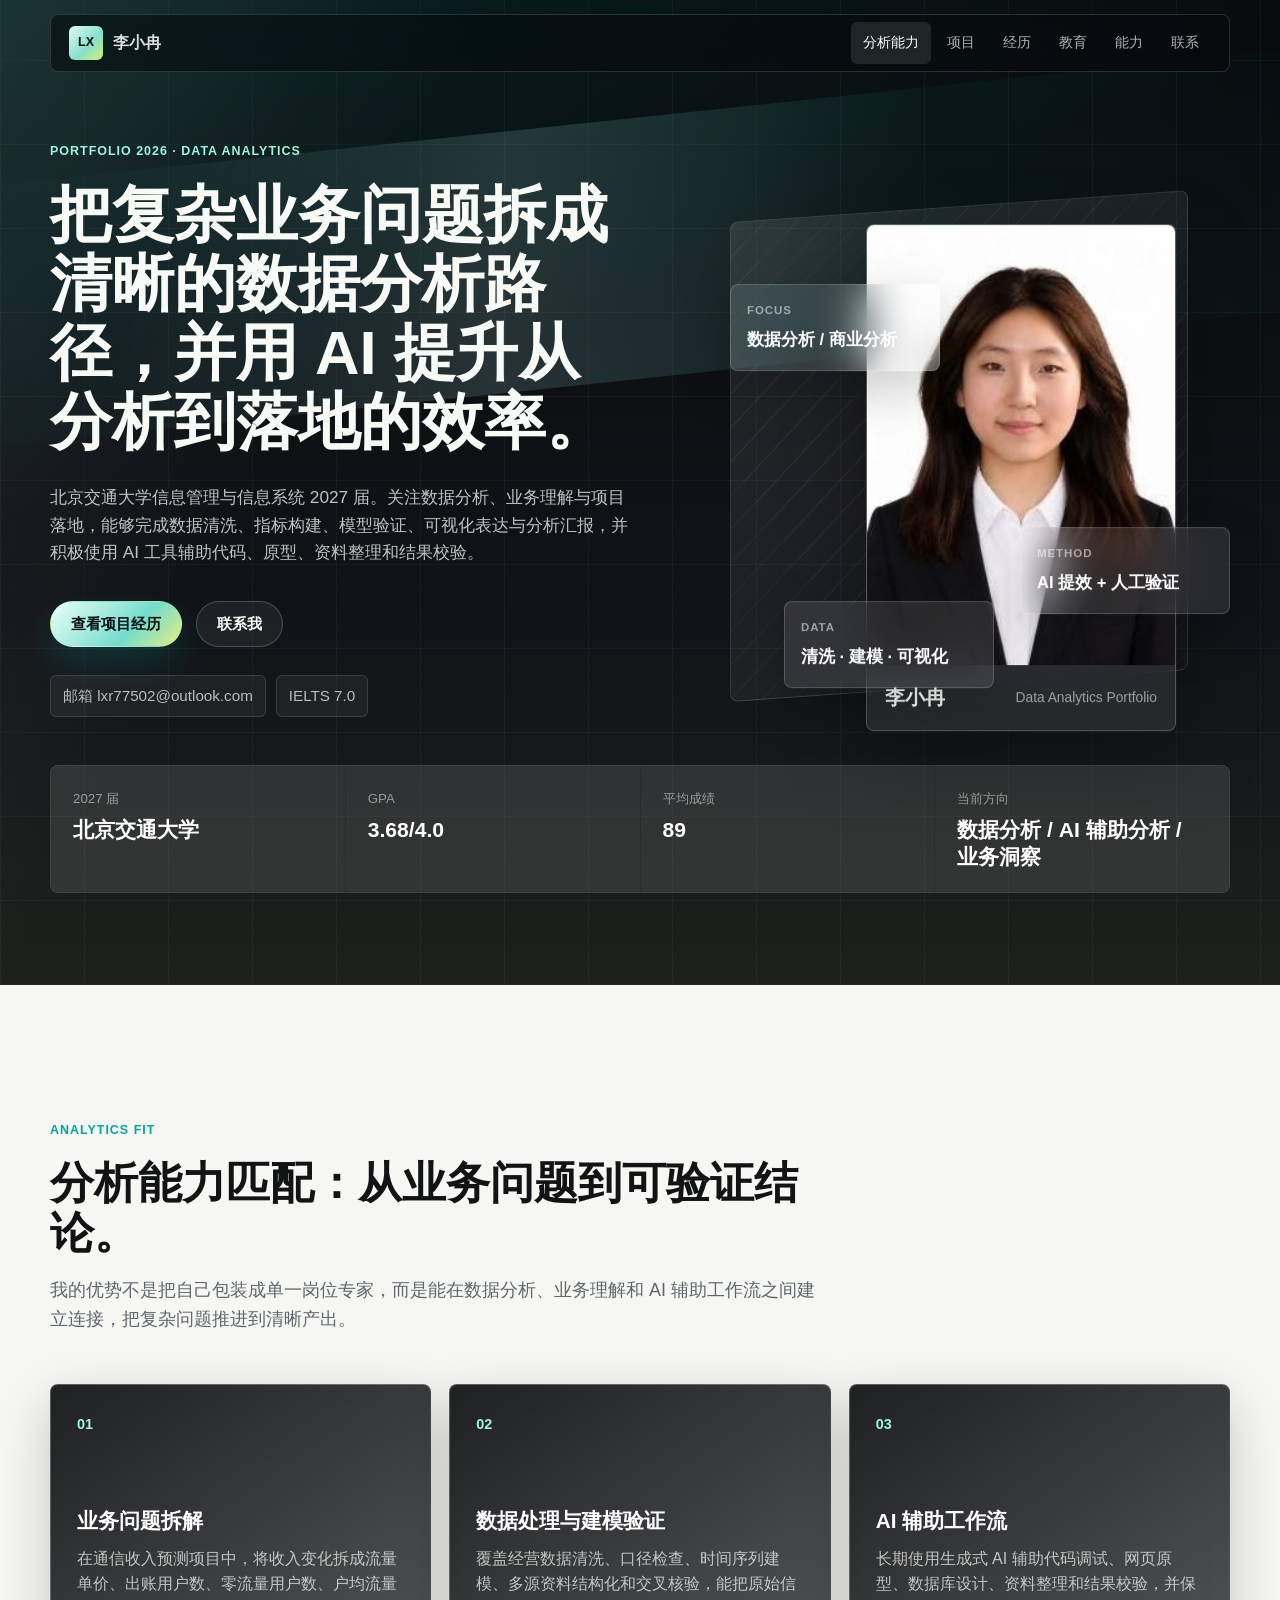
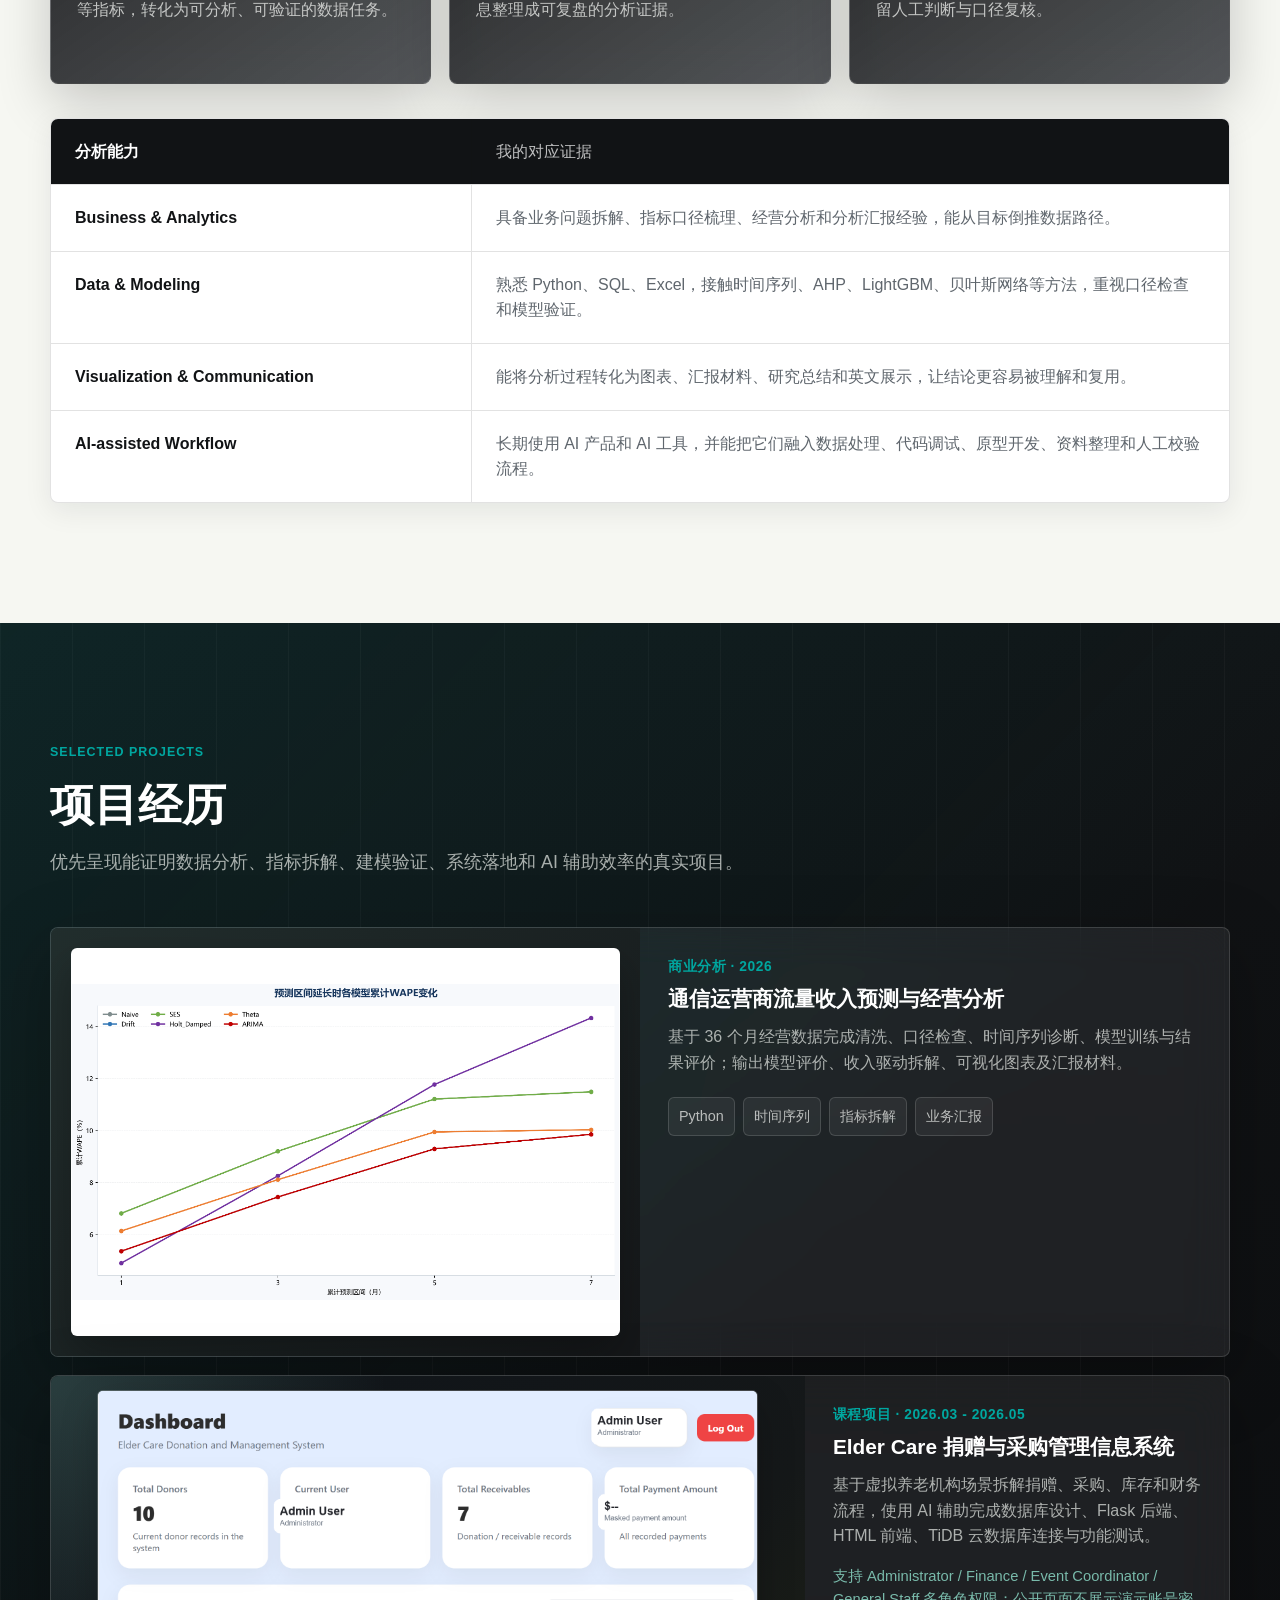
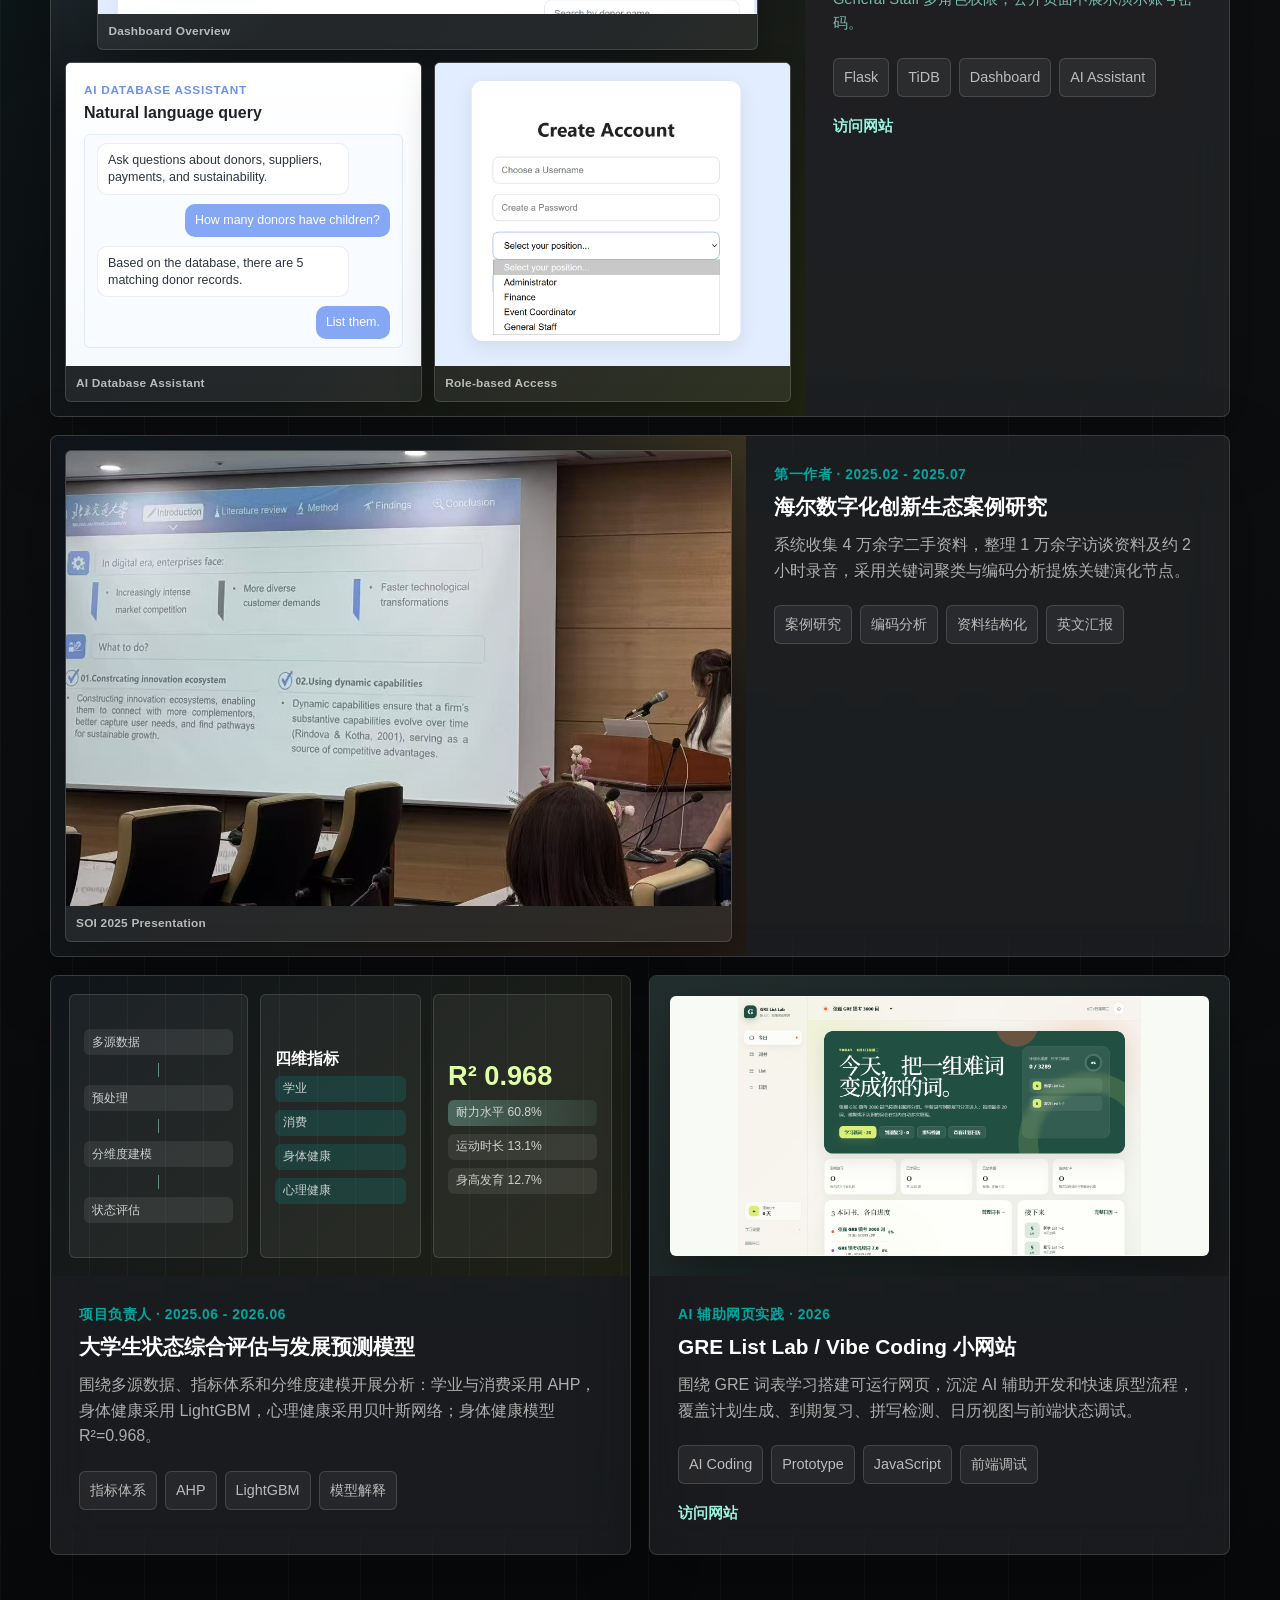
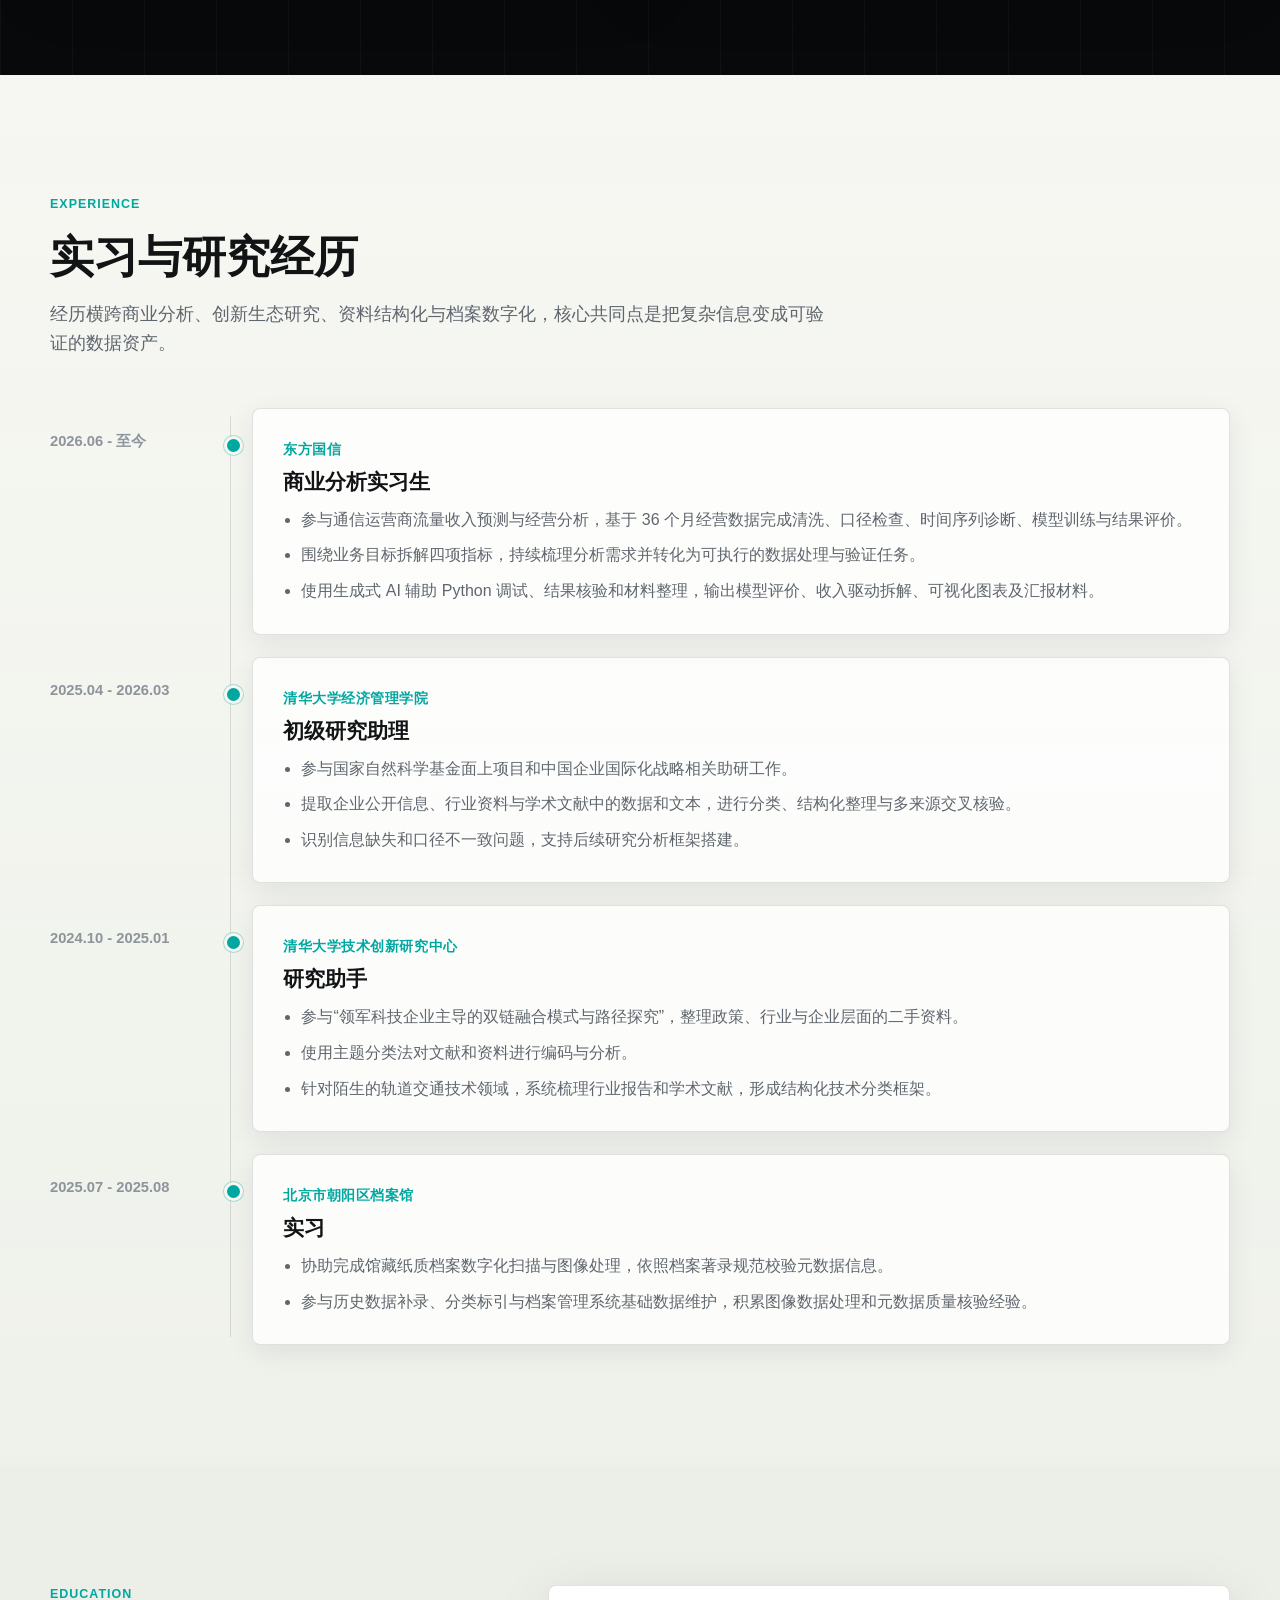
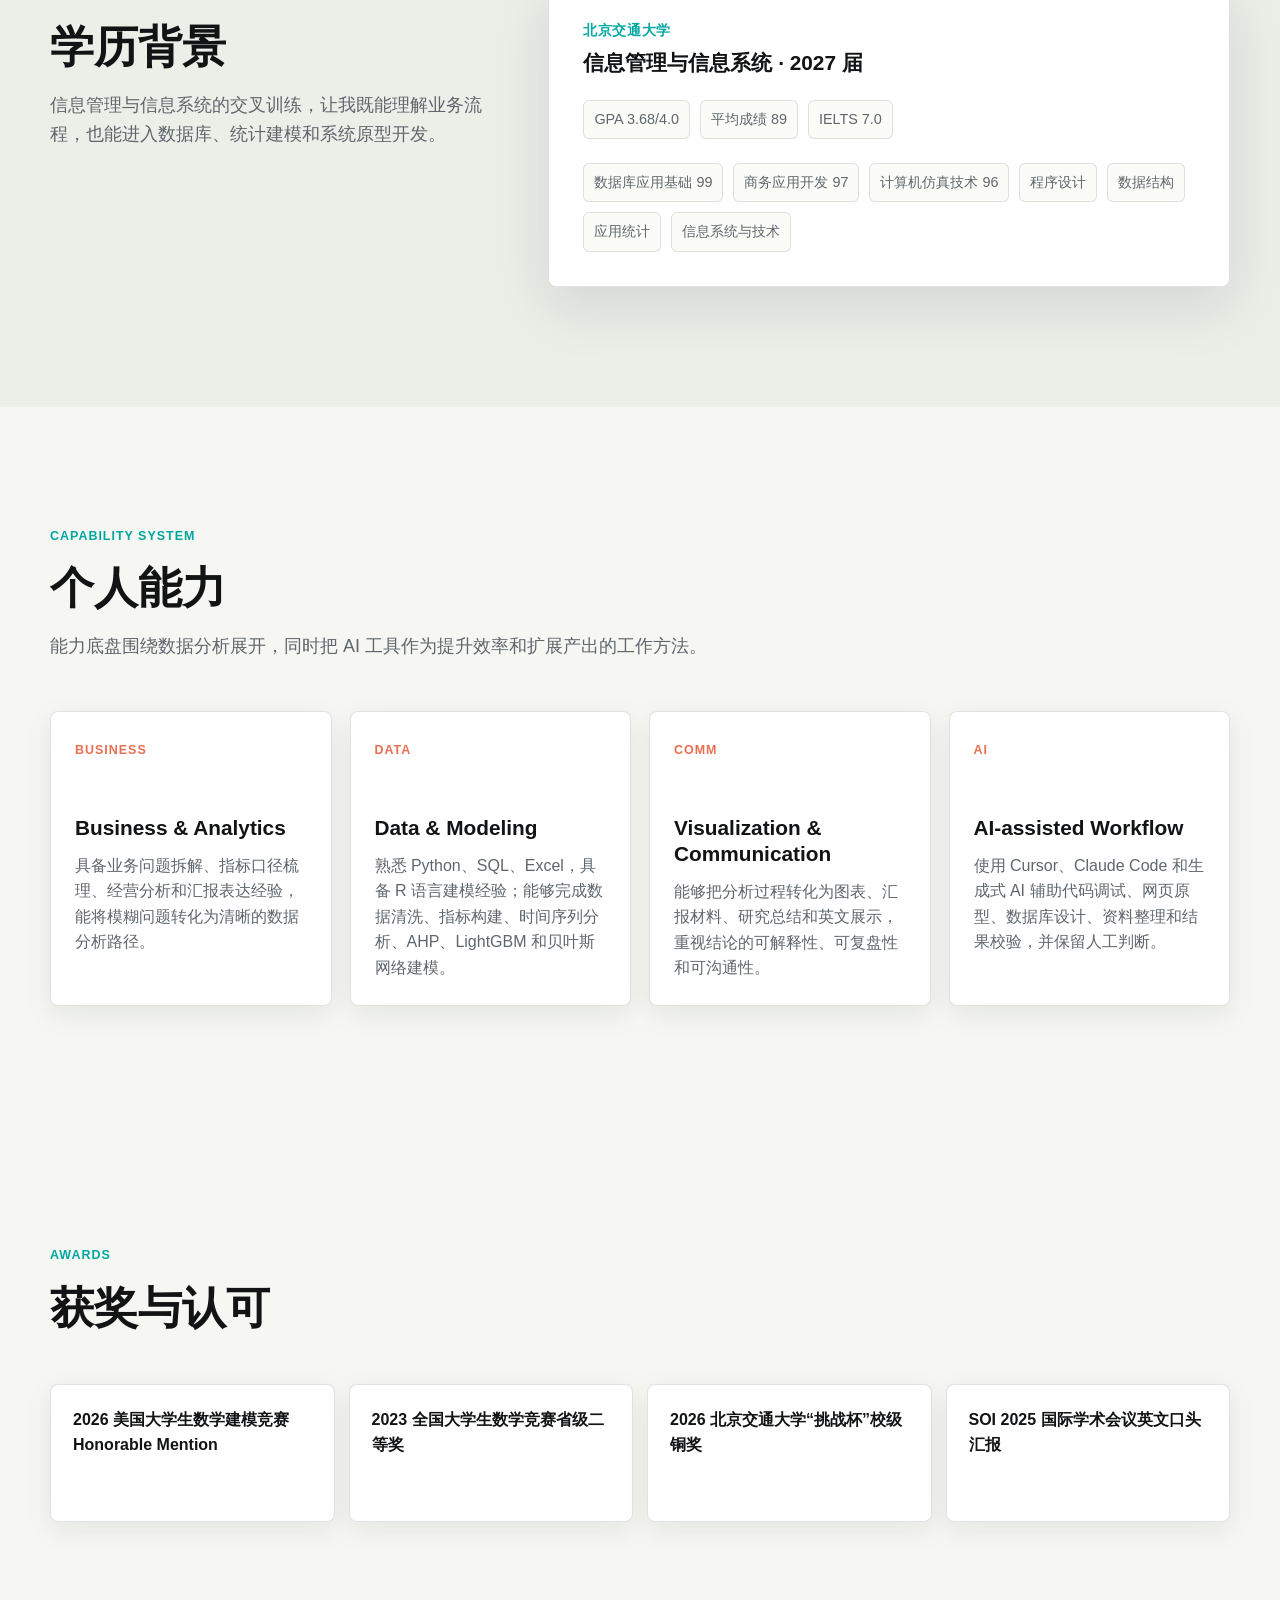
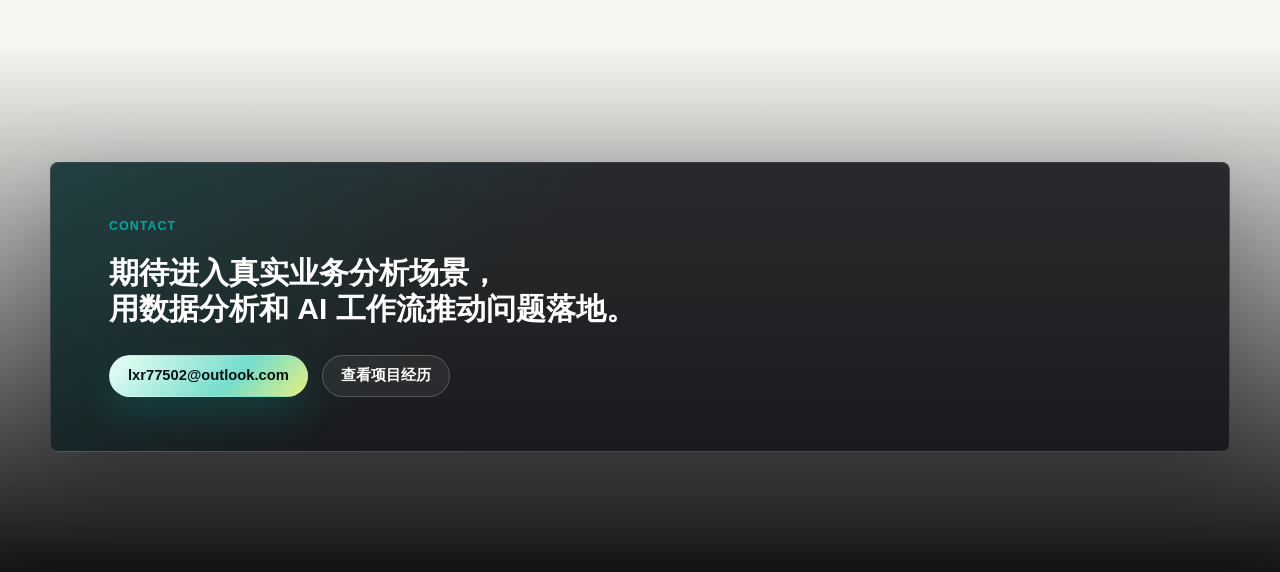
==== commit 316c7cc6: "Update portfolio positioning for data analytics" ====
--- a/index.html
+++ b/index.html
@@ -3,8 +3,8 @@
   <head>
     <meta charset="utf-8">
     <meta name="viewport" content="width=device-width, initial-scale=1">
-    <title>李小冉 | 个人作品集</title>
-    <meta name="description" content="李小冉的秋招个人作品集，聚焦业务理解、产品思维、AI/数据能力与项目落地。">
+    <title>李小冉 | 数据分析作品集</title>
+    <meta name="description" content="李小冉的个人作品集，聚焦数据分析、业务理解、AI 辅助工作流与项目落地。">
     <link rel="stylesheet" href="./styles.css">
   </head>
   <body>
@@ -16,7 +16,7 @@
         <span>李小冉</span>
       </a>
       <nav class="nav-links" aria-label="页面导航">
-        <a href="#role-fit">岗位匹配</a>
+        <a href="#role-fit">分析能力</a>
         <a href="#projects">项目</a>
         <a href="#experience">经历</a>
         <a href="#education">教育</a>
@@ -29,10 +29,10 @@
       <section class="hero section" id="profile">
         <div class="hero-grid">
           <div class="hero-copy reveal">
-            <p class="eyebrow">PORTFOLIO 2026 · GENERAL</p>
-            <h1>把模糊的大模型数据需求，拆成可执行、可质检、可交付的任务。</h1>
+            <p class="eyebrow">PORTFOLIO 2026 · DATA ANALYTICS</p>
+            <h1>把复杂业务问题拆成清晰的数据分析路径，并用 AI 提升从分析到落地的效率。</h1>
             <p class="hero-lede">
-              北京交通大学信息管理与信息系统 2027 届。正在用数据分析、AI 辅助开发和项目推进经验，面向多模态训练数据的需求拆解、质量控制与商业化交付。
+              北京交通大学信息管理与信息系统 2027 届。关注数据分析、业务理解与项目落地，能够完成数据清洗、指标构建、模型验证、可视化表达与分析汇报，并积极使用 AI 工具辅助代码、原型、资料整理和结果校验。
             </p>
             <div class="hero-actions">
               <a class="button primary" href="#projects">查看项目经历</a>
@@ -50,12 +50,12 @@
                 <img src="./assets/images/avatar.jpg" alt="李小冉头像">
                 <div class="portrait-caption">
                   <strong>李小冉</strong>
-                  <span>AI Data Portfolio</span>
+                  <span>Data Analytics Portfolio</span>
                 </div>
               </div>
               <div class="signal-card signal-a glass">
-                <span>ROLE FIT</span>
-                <strong>AI / 产品 / 商业分析</strong>
+                <span>FOCUS</span>
+                <strong>数据分析 / 商业分析</strong>
               </div>
               <div class="signal-card signal-b glass">
                 <span>METHOD</span>
@@ -63,7 +63,7 @@
               </div>
               <div class="signal-card signal-c glass">
                 <span>DATA</span>
-                <strong>清洗 · 标注 · 质检</strong>
+                <strong>清洗 · 建模 · 可视化</strong>
               </div>
             </div>
           </div>
@@ -84,56 +84,56 @@
           </div>
           <div>
             <span>当前方向</span>
-            <strong>大模型数据</strong>
+            <strong>数据分析 / AI 辅助分析 / 业务洞察</strong>
           </div>
         </div>
       </section>
 
       <section class="section role-section" id="role-fit">
         <div class="section-head reveal">
-          <p class="eyebrow">ROLE FIT</p>
-          <h2>岗位要求，逐项落到我的经历证据。</h2>
-          <p>这个岗位看重的不是单纯写代码，而是理解大模型训练逻辑、把需求拆成高质量数据任务，并在多方协作中稳定交付。</p>
+          <p class="eyebrow">ANALYTICS FIT</p>
+          <h2>分析能力匹配：从业务问题到可验证结论。</h2>
+          <p>我的优势不是把自己包装成单一岗位专家，而是能在数据分析、业务理解和 AI 辅助工作流之间建立连接，把复杂问题推进到清晰产出。</p>
         </div>
 
         <div class="fit-grid">
           <article class="fit-card glass reveal">
             <span class="fit-index">01</span>
-            <h3>需求拆解与方案制定</h3>
-            <p>在东方国信项目中，将收入问题拆成流量单价、出账用户数、零流量用户数、户均流量四项指标，转化为可执行的数据处理与验证任务。</p>
+            <h3>业务问题拆解</h3>
+            <p>在通信收入预测项目中，将收入变化拆成流量单价、出账用户数、零流量用户数、户均流量等指标，转化为可分析、可验证的数据任务。</p>
           </article>
           <article class="fit-card glass reveal">
             <span class="fit-index">02</span>
-            <h3>数据资源盘活与质量控制</h3>
-            <p>处理 8 万余条多源数据、4 万余字二手资料与 1 万余字访谈资料，形成清洗、结构化、分类标注、多来源交叉核验经验。</p>
+            <h3>数据处理与建模验证</h3>
+            <p>覆盖经营数据清洗、口径检查、时间序列建模、多源资料结构化和交叉核验，能把原始信息整理成可复盘的分析证据。</p>
           </article>
           <article class="fit-card glass reveal">
             <span class="fit-index">03</span>
-            <h3>跨任务协作与交付管理</h3>
-            <p>在大创、研究助理和课程系统开发中负责任务拆分、阶段复盘、需求沟通、结果汇报与问题迭代，能把模糊目标推进到可见产出。</p>
+            <h3>AI 辅助工作流</h3>
+            <p>长期使用生成式 AI 辅助代码调试、网页原型、数据库设计、资料整理和结果校验，并保留人工判断与口径复核。</p>
           </article>
         </div>
 
         <div class="role-matrix reveal">
           <div class="matrix-row matrix-head">
-            <span>岗位能力</span>
+            <span>分析能力</span>
             <span>我的对应证据</span>
           </div>
           <div class="matrix-row">
-            <span>理解大模型与多模态训练数据</span>
-            <span>持续学习 LLM、RAG、Agent、Tool Calling、Memory；关注多模态模型训练数据与标注流程。</span>
+            <span>Business & Analytics</span>
+            <span>具备业务问题拆解、指标口径梳理、经营分析和分析汇报经验，能从目标倒推数据路径。</span>
           </div>
           <div class="matrix-row">
-            <span>善用 AI 工具提升效率</span>
-            <span>使用生成式 AI 辅助需求拆解、代码调试、数据库设计、材料整理，并对结果做人工核验。</span>
+            <span>Data & Modeling</span>
+            <span>熟悉 Python、SQL、Excel，接触时间序列、AHP、LightGBM、贝叶斯网络等方法，重视口径检查和模型验证。</span>
           </div>
           <div class="matrix-row">
-            <span>业务拆解与量化执行</span>
-            <span>能将客户或研究需求转化为字段、指标、数据表、模型验证与汇报材料。</span>
+            <span>Visualization & Communication</span>
+            <span>能将分析过程转化为图表、汇报材料、研究总结和英文展示，让结论更容易被理解和复用。</span>
           </div>
           <div class="matrix-row">
-            <span>沟通协作与抗压交付</span>
-            <span>多段研究、实习与团队项目经历覆盖外部资料对齐、团队分工、质量检查和英文汇报。</span>
+            <span>AI-assisted Workflow</span>
+            <span>长期使用 AI 产品和 AI 工具，并能把它们融入数据处理、代码调试、原型开发、资料整理和人工校验流程。</span>
           </div>
         </div>
       </section>
@@ -179,7 +179,7 @@
               <h3>研究助手</h3>
               <ul>
                 <li>参与“领军科技企业主导的双链融合模式与路径探究”，整理政策、行业与企业层面的二手资料。</li>
-                <li>使用主题分类法对文献和资料进行标注与分析。</li>
+                <li>使用主题分类法对文献和资料进行编码与分析。</li>
                 <li>针对陌生的轨道交通技术领域，系统梳理行业报告和学术文献，形成结构化技术分类框架。</li>
               </ul>
             </div>
@@ -233,29 +233,29 @@
         <div class="section-head reveal">
           <p class="eyebrow">CAPABILITY SYSTEM</p>
           <h2>个人能力</h2>
-          <p>围绕大模型数据岗位，我把能力组织成四条工作流：理解任务、处理数据、推动交付、用 AI 提效。</p>
+          <p>能力底盘围绕数据分析展开，同时把 AI 工具作为提升效率和扩展产出的工作方法。</p>
         </div>
 
         <div class="skill-grid">
           <article class="skill-card reveal">
-            <span>AI</span>
-            <h3>AI 认知与应用</h3>
-            <p>理解 LLM、Prompt、RAG、Agent 等基础概念；熟练使用生成式 AI 辅助需求拆解、资料整理、代码调试与结果核验。</p>
+            <span>BUSINESS</span>
+            <h3>Business & Analytics</h3>
+            <p>具备业务问题拆解、指标口径梳理、经营分析和汇报表达经验，能将模糊问题转化为清晰的数据分析路径。</p>
           </article>
           <article class="skill-card reveal">
             <span>DATA</span>
-            <h3>数据处理与分析</h3>
-            <p>熟悉 Python、SQL、Excel，具备 R 语言建模经验；能够完成多源数据清洗、分类、结构化整理、质量检查和指标构建。</p>
+            <h3>Data & Modeling</h3>
+            <p>熟悉 Python、SQL、Excel，具备 R 语言建模经验；能够完成数据清洗、指标构建、时间序列分析、AHP、LightGBM 和贝叶斯网络建模。</p>
           </article>
           <article class="skill-card reveal">
-            <span>PM</span>
-            <h3>需求与项目推进</h3>
-            <p>具备业务需求拆解、指标口径梳理、任务分解、进度跟踪与交付复盘经验，能把模糊问题转化为可执行任务。</p>
+            <span>COMM</span>
+            <h3>Visualization & Communication</h3>
+            <p>能够把分析过程转化为图表、汇报材料、研究总结和英文展示，重视结论的可解释性、可复盘性和可沟通性。</p>
           </article>
           <article class="skill-card reveal">
-            <span>RESEARCH</span>
-            <h3>研究与信息整合</h3>
-            <p>具备企业公开信息、行业资料和学术文献的检索、分类、核验与结构化整理经验，能够快速进入陌生领域。</p>
+            <span>AI</span>
+            <h3>AI-assisted Workflow</h3>
+            <p>使用 Cursor、Claude Code 和生成式 AI 辅助代码调试、网页原型、数据库设计、资料整理和结果校验，并保留人工判断。</p>
           </article>
         </div>
       </section>
@@ -264,7 +264,7 @@
         <div class="section-head reveal">
           <p class="eyebrow">SELECTED PROJECTS</p>
           <h2>项目经历</h2>
-          <p>用卡片呈现五个与岗位相关的项目：数据预测、系统开发、建模研究、案例分析和 AI 辅助网页实践。</p>
+          <p>优先呈现能证明数据分析、指标拆解、建模验证、系统落地和 AI 辅助效率的真实项目。</p>
         </div>
 
         <div class="project-grid">
@@ -281,7 +281,39 @@
               <h3>通信运营商流量收入预测与经营分析</h3>
               <p>基于 36 个月经营数据完成清洗、口径检查、时间序列诊断、模型训练与结果评价；输出模型评价、收入驱动拆解、可视化图表及汇报材料。</p>
               <div class="tag-row">
-                <span>Python</span><span>时间序列</span><span>指标拆解</span><span>质量检查</span>
+                <span>Python</span><span>时间序列</span><span>指标拆解</span><span>业务汇报</span>
+              </div>
+            </div>
+          </article>
+
+          <article class="project-card dachuang-card reveal">
+            <div class="project-visual dachuang-visual" aria-hidden="true">
+              <div class="dc-panel dc-flow">
+                <span>多源数据</span>
+                <i></i>
+                <span>预处理</span>
+                <i></i>
+                <span>分维度建模</span>
+                <i></i>
+                <span>状态评估</span>
+              </div>
+              <div class="dc-panel dc-metric">
+                <strong>四维指标</strong>
+                <span>学业</span><span>消费</span><span>身体健康</span><span>心理健康</span>
+              </div>
+              <div class="dc-panel dc-result">
+                <strong>R² 0.968</strong>
+                <span>耐力水平 60.8%</span>
+                <span>运动时长 13.1%</span>
+                <span>身高发育 12.7%</span>
+              </div>
+            </div>
+            <div class="project-copy">
+              <p class="project-meta">项目负责人 · 2025.06 - 2026.06</p>
+              <h3>大学生状态综合评估与发展预测模型</h3>
+              <p>围绕多源数据、指标体系和分维度建模开展分析：学业与消费采用 AHP，身体健康采用 LightGBM，心理健康采用贝叶斯网络；身体健康模型 R²=0.968。</p>
+              <div class="tag-row">
+                <span>指标体系</span><span>AHP</span><span>LightGBM</span><span>模型解释</span>
               </div>
             </div>
           </article>
@@ -322,41 +354,28 @@
               <p>基于虚拟养老机构场景拆解捐赠、采购、库存和财务流程，使用 AI 辅助完成数据库设计、Flask 后端、HTML 前端、TiDB 云数据库连接与功能测试。</p>
               <p class="project-note">支持 Administrator / Finance / Event Coordinator / General Staff 多角色权限；公开页面不展示演示账号密码。</p>
               <div class="tag-row">
-                <span>Flask</span><span>TiDB</span><span>RBAC</span><span>Dashboard</span>
+                <span>Flask</span><span>TiDB</span><span>Dashboard</span><span>AI Assistant</span>
               </div>
               <a class="project-link" href="https://eldercaremanagement.onrender.com/" target="_blank" rel="noreferrer">访问网站</a>
             </div>
           </article>
 
-          <article class="project-card dachuang-card reveal">
-            <div class="project-visual dachuang-visual" aria-hidden="true">
-              <div class="dc-panel dc-flow">
-                <span>多源数据</span>
-                <i></i>
-                <span>预处理</span>
-                <i></i>
-                <span>分维度建模</span>
-                <i></i>
-                <span>状态评估</span>
-              </div>
-              <div class="dc-panel dc-metric">
-                <strong>四维指标</strong>
-                <span>学业</span><span>消费</span><span>身体健康</span><span>心理健康</span>
-              </div>
-              <div class="dc-panel dc-result">
-                <strong>R² 0.968</strong>
-                <span>耐力水平 60.8%</span>
-                <span>运动时长 13.1%</span>
-                <span>身高发育 12.7%</span>
+          <article class="project-card vibe-card reveal">
+            <div class="project-visual image-visual site-visual" aria-hidden="true">
+              <img src="./assets/images/gre-list-lab-site.png" alt="">
+              <div class="visual-caption">
+                <strong>GRE List Lab</strong>
+                <span>计划 · 复习 · 拼写检测</span>
               </div>
             </div>
             <div class="project-copy">
-              <p class="project-meta">项目负责人 · 2025.06 - 2026.06</p>
-              <h3>大学生状态综合评估与发展预测模型</h3>
-              <p>构建学业、消费、身体健康、心理健康四维评估体系：学业与消费采用 AHP，身体健康采用 LightGBM，心理健康采用贝叶斯网络；身体健康模型 R²=0.968。</p>
+              <p class="project-meta">AI 辅助网页实践 · 2026</p>
+              <h3>GRE List Lab / Vibe Coding 小网站</h3>
+              <p>围绕 GRE 词表学习搭建可运行网页，沉淀 AI 辅助开发和快速原型流程，覆盖计划生成、到期复习、拼写检测、日历视图与前端状态调试。</p>
               <div class="tag-row">
-                <span>AHP</span><span>LightGBM</span><span>贝叶斯网络</span><span>R²=0.968</span>
-              </div>
+                <span>AI Coding</span><span>Prototype</span><span>JavaScript</span><span>前端调试</span>
+              </div>
+              <a class="project-link" href="https://xl81194.github.io/gre-list-lab/index.html" target="_blank" rel="noreferrer">访问网站</a>
             </div>
           </article>
 
@@ -376,27 +395,8 @@
               <h3>海尔数字化创新生态案例研究</h3>
               <p>系统收集 4 万余字二手资料，整理 1 万余字访谈资料及约 2 小时录音，采用关键词聚类与编码分析提炼关键演化节点。</p>
               <div class="tag-row">
-                <span>案例研究</span><span>编码分析</span><span>英文口头汇报</span>
-              </div>
-            </div>
-          </article>
-
-          <article class="project-card vibe-card reveal">
-            <div class="project-visual image-visual site-visual" aria-hidden="true">
-              <img src="./assets/images/gre-list-lab-site.png" alt="">
-              <div class="visual-caption">
-                <strong>GRE List Lab</strong>
-                <span>计划 · 复习 · 拼写检测</span>
-              </div>
-            </div>
-            <div class="project-copy">
-              <p class="project-meta">AI 辅助网页实践 · 2026</p>
-              <h3>GRE List Lab / Vibe Coding 小网站</h3>
-              <p>围绕 GRE 词表学习搭建可运行网页，沉淀 AI 辅助开发流程，覆盖计划生成、到期复习、拼写检测、日历视图与前端状态调试。</p>
-              <div class="tag-row">
-                <span>HTML</span><span>CSS</span><span>JavaScript</span><span>AI Coding</span>
-              </div>
-              <a class="project-link" href="https://xl81194.github.io/gre-list-lab/index.html" target="_blank" rel="noreferrer">访问网站</a>
+                <span>案例研究</span><span>编码分析</span><span>资料结构化</span><span>英文汇报</span>
+              </div>
             </div>
           </article>
         </div>
@@ -419,8 +419,8 @@
         <div class="contact-card reveal">
           <p class="eyebrow">CONTACT</p>
           <h2 class="contact-title">
-            <span>期待进入一线大模型数据项目，</span>
-            <span>把训练需求变成稳定交付。</span>
+            <span>期待进入真实业务分析场景，</span>
+            <span>用数据分析和 AI 工作流推动问题落地。</span>
           </h2>
           <div class="contact-actions">
             <a class="button primary" href="mailto:lxr77502@outlook.com">lxr77502@outlook.com</a>
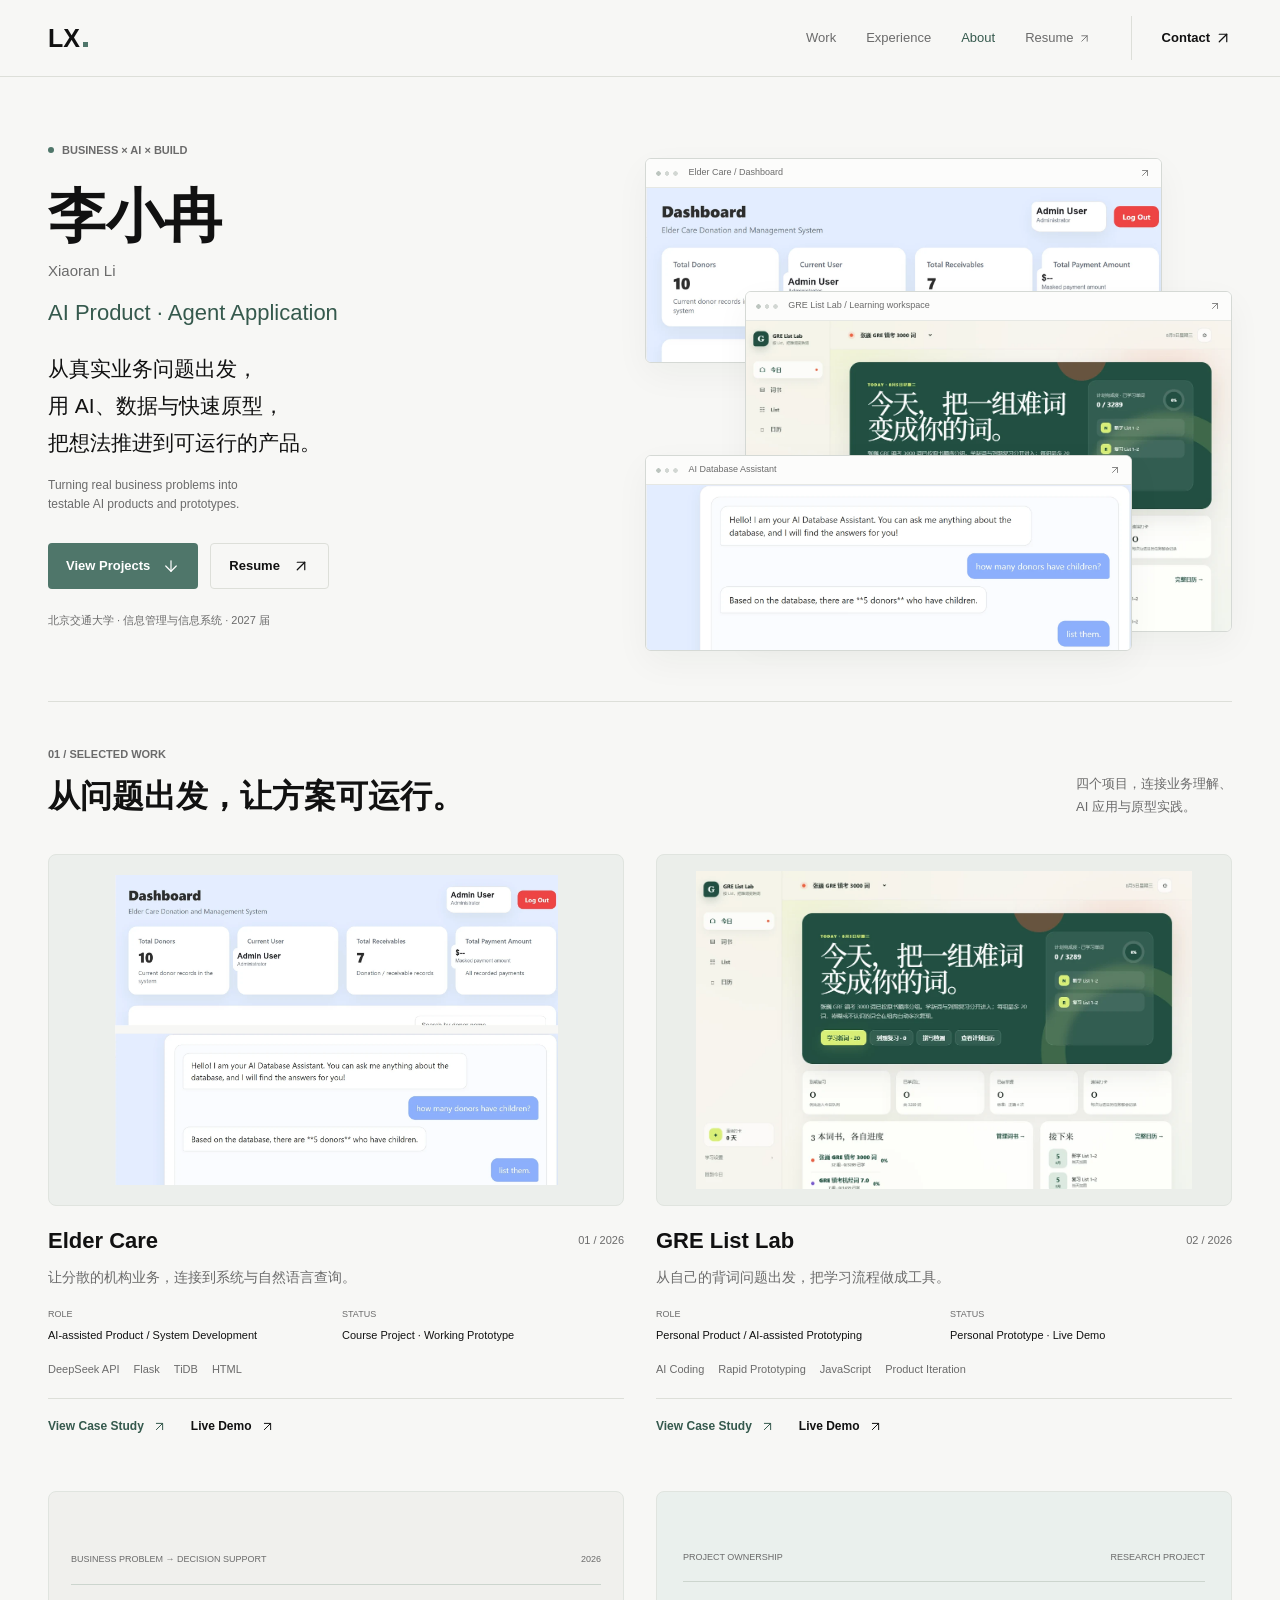
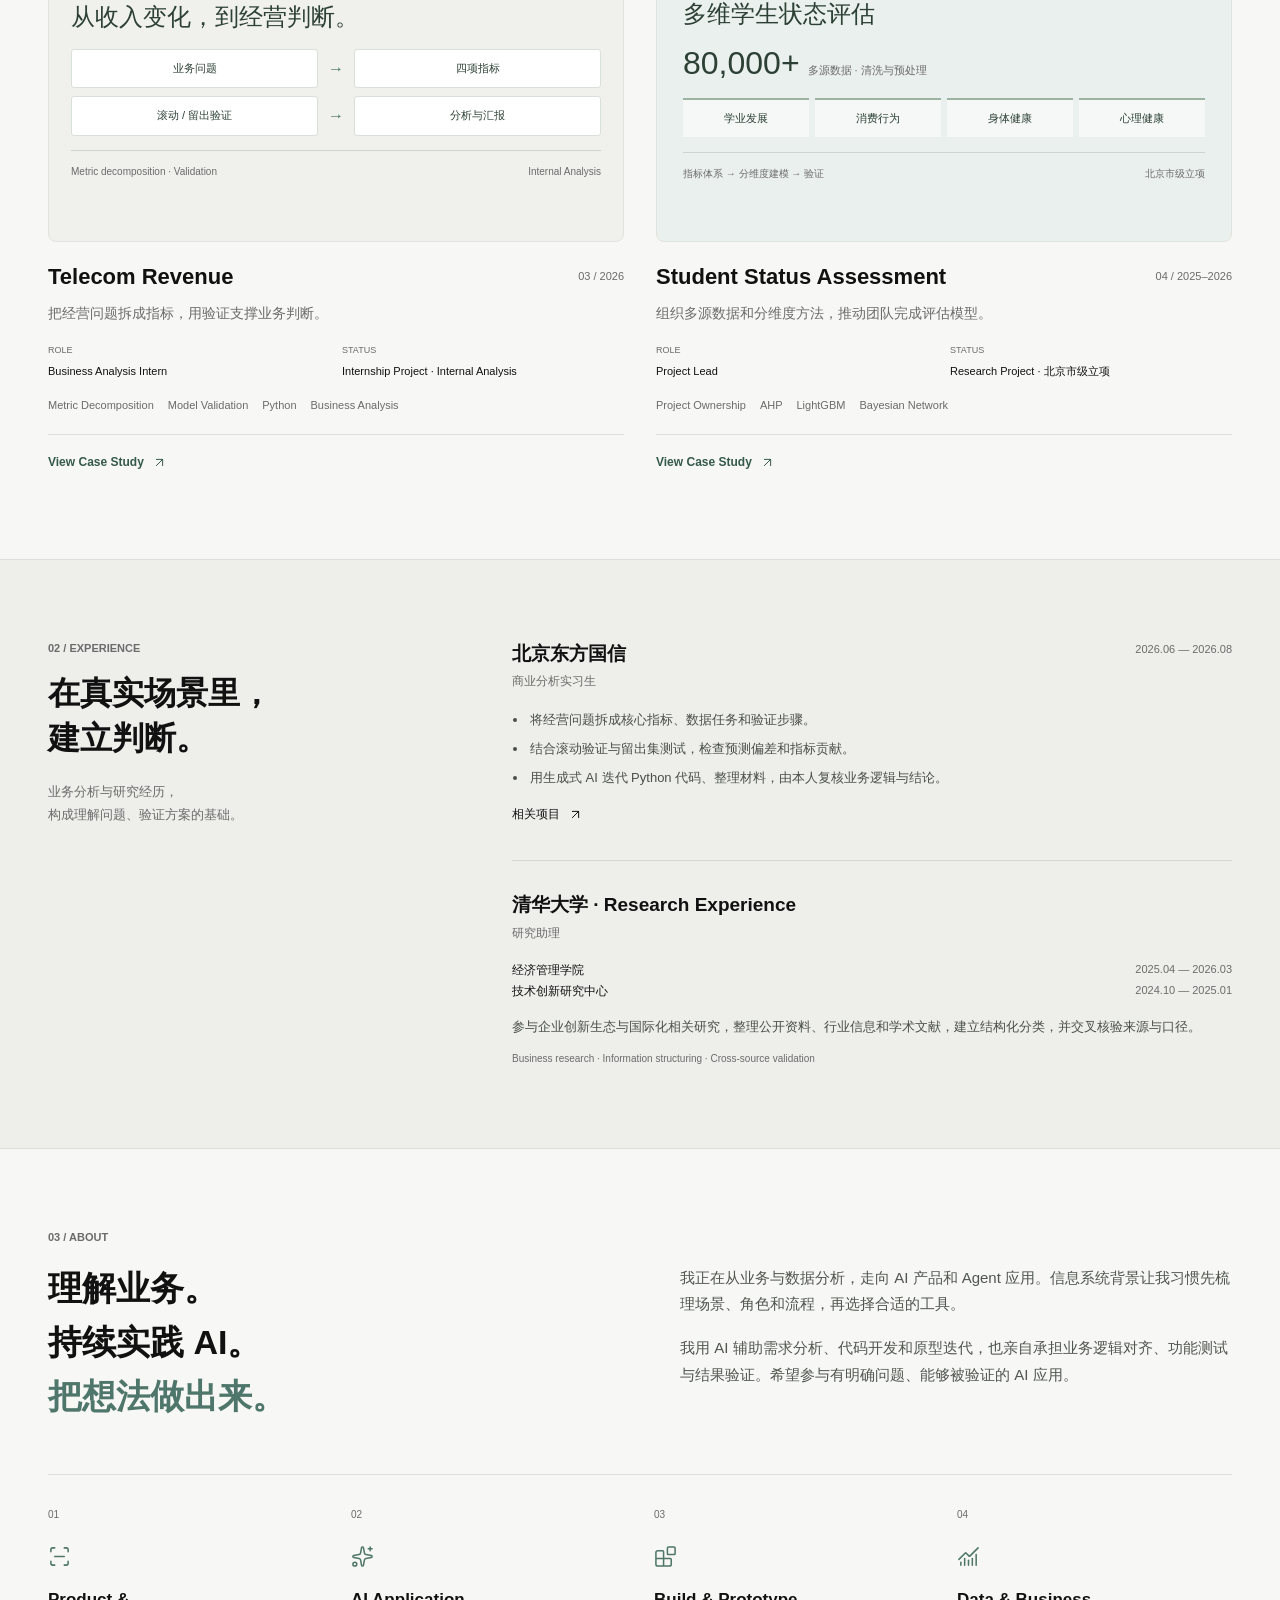
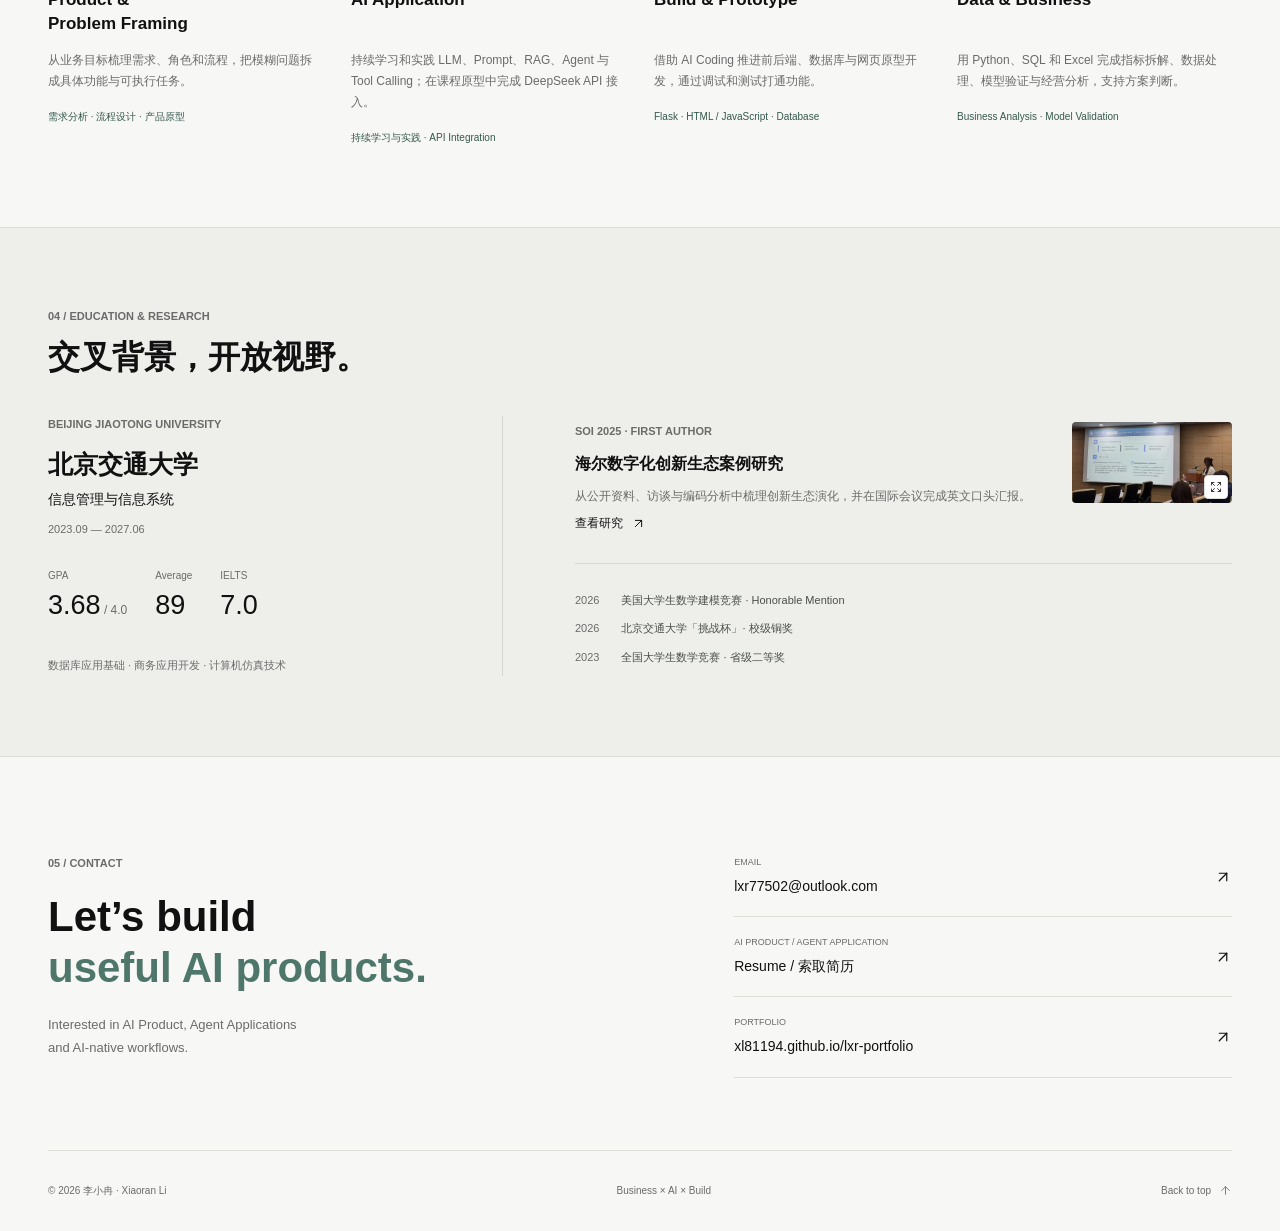
==== commit e7899abe: "Rebuild portfolio for AI Product and Agent Application" ====
--- a/index.html
+++ b/index.html
@@ -1,435 +1,136 @@
 <!doctype html>
 <html lang="zh-CN">
-  <head>
-    <meta charset="utf-8">
-    <meta name="viewport" content="width=device-width, initial-scale=1">
-    <title>李小冉 | 数据分析作品集</title>
-    <meta name="description" content="李小冉的个人作品集，聚焦数据分析、业务理解、AI 辅助工作流与项目落地。">
-    <link rel="stylesheet" href="./styles.css">
-  </head>
-  <body>
-    <div class="progress" aria-hidden="true"><span id="scrollProgress"></span></div>
+<head>
+  <meta charset="utf-8">
+  <meta name="viewport" content="width=device-width, initial-scale=1">
+  <meta name="theme-color" content="#F7F7F5">
+  <title>李小冉 | AI Product &amp; Agent Application</title>
+  <meta name="description" content="AI Product / Agent Application portfolio of Xiaoran Li, focused on turning business problems into working AI prototypes.">
+  <link rel="canonical" href="https://xl81194.github.io/lxr-portfolio/">
+  <meta property="og:type" content="website">
+  <meta property="og:locale" content="zh_CN">
+  <meta property="og:title" content="李小冉 | AI Product &amp; Agent Application">
+  <meta property="og:description" content="从真实业务问题出发，用 AI、数据与快速原型，把想法推进到可运行的产品。">
+  <meta property="og:url" content="https://xl81194.github.io/lxr-portfolio/">
+  <meta property="og:image" content="https://xl81194.github.io/lxr-portfolio/assets/images/og-portfolio.png">
+  <meta property="og:image:width" content="1200">
+  <meta property="og:image:height" content="630">
+  <meta name="twitter:card" content="summary_large_image">
+  <link rel="icon" href="./assets/favicon.svg" type="image/svg+xml">
+  <link rel="icon" href="./assets/favicon.png" type="image/png">
+  <link rel="apple-touch-icon" href="./assets/apple-touch-icon.png">
+  <link rel="stylesheet" href="./styles.css">
+  <script defer src="./assets/icons.js"></script>
+  <script defer src="./projects.js"></script>
+  <script defer src="./app.js"></script>
+</head>
+<body>
+  <a class="skip-link" href="#main">跳至内容</a>
+  <header class="site-header">
+    <div class="header-inner container">
+      <a class="brand" href="#profile" aria-label="李小冉，回到首页">LX<span class="brand-dot"></span></a>
+      <nav id="navigation" class="navigation" aria-label="主导航">
+        <a href="#projects">Work</a>
+        <a href="#experience">Experience</a>
+        <a href="#about">About</a>
+        <a href="#resume" data-resume>Resume <i data-icon="arrow-up-right"></i></a>
+      </nav>
+      <a class="header-contact" href="#contact">Contact <i data-icon="arrow-up-right"></i></a>
+      <button class="icon-button menu-button" type="button" aria-label="打开导航" aria-controls="navigation" aria-expanded="false" title="导航菜单"><i data-icon="menu"></i></button>
+    </div>
+  </header>
 
-    <header class="site-header" id="top">
-      <a class="brand" href="#profile" aria-label="回到首页">
-        <span class="brand-mark">LX</span>
-        <span>李小冉</span>
-      </a>
-      <nav class="nav-links" aria-label="页面导航">
-        <a href="#role-fit">分析能力</a>
-        <a href="#projects">项目</a>
-        <a href="#experience">经历</a>
-        <a href="#education">教育</a>
-        <a href="#skills">能力</a>
-        <a href="#contact">联系</a>
-      </nav>
-    </header>
+  <main id="main">
+    <section id="profile" class="hero container" aria-labelledby="hero-name">
+      <div class="hero-copy">
+        <p class="eyebrow"><span class="status-dot"></span> BUSINESS × AI × BUILD</p>
+        <h1 id="hero-name">李小冉<span>Xiaoran Li</span></h1>
+        <p class="hero-direction">AI Product · Agent Application</p>
+        <p class="hero-statement">从真实业务问题出发，<br class="desktop-break">用 AI、数据与快速原型，<br class="desktop-break">把想法推进到可运行的产品。</p>
+        <p class="hero-english" lang="en">Turning real business problems into<br>testable AI products and prototypes.</p>
+        <div class="hero-actions">
+          <a class="button button-primary" href="#projects">View Projects <i data-icon="arrow-down"></i></a>
+          <a class="button button-quiet" href="#resume" data-resume>Resume <i data-icon="arrow-up-right"></i></a>
+        </div>
+        <p class="hero-caption">北京交通大学 · 信息管理与信息系统 · 2027 届</p>
+      </div>
+      <div class="product-collage" aria-label="Elder Care 和 GRE List Lab 真实项目界面">
+        <a class="collage-window collage-dashboard" href="#case/elder-care" aria-label="查看 Elder Care 案例">
+          <span class="window-bar"><span class="window-dots" aria-hidden="true"></span><span>Elder Care / Dashboard</span><i data-icon="arrow-up-right"></i></span>
+          <img src="./assets/images/elder-dashboard.webp" width="1500" height="508" alt="Elder Care 管理员 Dashboard，展示捐赠记录和汇总数据" fetchpriority="high">
+        </a>
+        <a class="collage-window collage-gre" href="#case/gre-list-lab" aria-label="查看 GRE List Lab 案例">
+          <span class="window-bar"><span class="window-dots" aria-hidden="true"></span><span>GRE List Lab / Learning workspace</span><i data-icon="arrow-up-right"></i></span>
+          <img src="./assets/images/gre-list-lab.webp" width="1200" height="767" alt="GRE List Lab 学习计划、到期复习和日历首页">
+        </a>
+        <a class="collage-window collage-assistant" href="#case/elder-care" aria-label="查看自然语言查询助手案例">
+          <span class="window-bar"><span class="window-dots" aria-hidden="true"></span><span>AI Database Assistant</span><i data-icon="arrow-up-right"></i></span>
+          <img src="./assets/images/elder-assistant.webp" width="1500" height="511" alt="真实 AI 数据库助手对话：查询有孩子的捐赠人数">
+        </a>
+        <p class="collage-note"><span class="status-dot"></span> REAL INTERFACES. WORKING PROTOTYPES.</p>
+      </div>
+    </section>
 
-    <main>
-      <section class="hero section" id="profile">
-        <div class="hero-grid">
-          <div class="hero-copy reveal">
-            <p class="eyebrow">PORTFOLIO 2026 · DATA ANALYTICS</p>
-            <h1>把复杂业务问题拆成清晰的数据分析路径，并用 AI 提升从分析到落地的效率。</h1>
-            <p class="hero-lede">
-              北京交通大学信息管理与信息系统 2027 届。关注数据分析、业务理解与项目落地，能够完成数据清洗、指标构建、模型验证、可视化表达与分析汇报，并积极使用 AI 工具辅助代码、原型、资料整理和结果校验。
-            </p>
-            <div class="hero-actions">
-              <a class="button primary" href="#projects">查看项目经历</a>
-              <a class="button ghost" href="mailto:lxr77502@outlook.com">联系我</a>
-            </div>
-            <div class="contact-strip" aria-label="公开联系方式">
-              <span>邮箱 lxr77502@outlook.com</span>
-              <span>IELTS 7.0</span>
-            </div>
-          </div>
+    <section id="projects" class="work-section section container" aria-labelledby="work-title">
+      <div class="section-heading">
+        <div><p class="eyebrow">01 / SELECTED WORK</p><h2 id="work-title">从问题出发，让方案可运行。</h2></div>
+        <p class="section-aside">四个项目，连接业务理解、<br>AI 应用与原型实践。</p>
+      </div>
+      <div id="project-grid" class="project-grid"></div>
+      <noscript><p>请开启 JavaScript 查看项目案例。你也可以直接访问 <a href="https://eldercaremanagement.onrender.com/">Elder Care</a> 和 <a href="https://xl81194.github.io/gre-list-lab/index.html">GRE List Lab</a>。</p></noscript>
+    </section>
 
-          <div class="hero-visual reveal" data-parallax="0.12">
-            <div class="portrait-stage">
-              <div class="portrait-card">
-                <img src="./assets/images/avatar.jpg" alt="李小冉头像">
-                <div class="portrait-caption">
-                  <strong>李小冉</strong>
-                  <span>Data Analytics Portfolio</span>
-                </div>
-              </div>
-              <div class="signal-card signal-a glass">
-                <span>FOCUS</span>
-                <strong>数据分析 / 商业分析</strong>
-              </div>
-              <div class="signal-card signal-b glass">
-                <span>METHOD</span>
-                <strong>AI 提效 + 人工验证</strong>
-              </div>
-              <div class="signal-card signal-c glass">
-                <span>DATA</span>
-                <strong>清洗 · 建模 · 可视化</strong>
-              </div>
-            </div>
+    <section id="experience" class="section section-band" aria-labelledby="experience-title">
+      <div class="container section-columns">
+        <div class="section-intro"><p class="eyebrow">02 / EXPERIENCE</p><h2 id="experience-title">在真实场景里，<br>建立判断。</h2><p>业务分析与研究经历，<br>构成理解问题、验证方案的基础。</p></div>
+        <div class="experience-list">
+          <article class="experience-item">
+            <div class="experience-heading"><div><h3>北京东方国信</h3><p>商业分析实习生</p></div><span class="date">2026.06 — 2026.08</span></div>
+            <ul class="experience-points"><li>将经营问题拆成核心指标、数据任务和验证步骤。</li><li>结合滚动验证与留出集测试，检查预测偏差和指标贡献。</li><li>用生成式 AI 迭代 Python 代码、整理材料，由本人复核业务逻辑与结论。</li></ul>
+            <a class="text-link" href="#case/telecom-revenue">相关项目 <i data-icon="arrow-up-right"></i></a>
+          </article>
+          <article class="experience-item">
+            <div class="experience-heading"><div><h3>清华大学 · Research Experience</h3><p>研究助理</p></div></div>
+            <div class="research-appointments"><p><span>经济管理学院</span><span class="date">2025.04 — 2026.03</span></p><p><span>技术创新研究中心</span><span class="date">2024.10 — 2025.01</span></p></div>
+            <p class="experience-description">参与企业创新生态与国际化相关研究，整理公开资料、行业信息和学术文献，建立结构化分类，并交叉核验来源与口径。</p>
+            <span class="experience-footnote">Business research · Information structuring · Cross-source validation</span>
+          </article>
+        </div>
+      </div>
+    </section>
+
+    <section id="about" class="section container" aria-labelledby="about-title">
+      <div class="about-intro"><div><p class="eyebrow">03 / ABOUT</p><h2 id="about-title">理解业务。<br>持续实践 AI。<br><span>把想法做出来。</span></h2></div><div class="about-copy"><p>我正在从业务与数据分析，走向 AI 产品和 Agent 应用。信息系统背景让我习惯先梳理场景、角色和流程，再选择合适的工具。</p><p>我用 AI 辅助需求分析、代码开发和原型迭代，也亲自承担业务逻辑对齐、功能测试与结果验证。希望参与有明确问题、能够被验证的 AI 应用。</p></div></div>
+      <div class="capabilities">
+        <article class="capability"><span class="capability-number">01</span><i data-icon="scan-line"></i><h3>Product &amp;<br>Problem Framing</h3><p>从业务目标梳理需求、角色和流程，把模糊问题拆成具体功能与可执行任务。</p><span class="capability-notes">需求分析 · 流程设计 · 产品原型</span></article>
+        <article class="capability"><span class="capability-number">02</span><i data-icon="sparkles"></i><h3>AI Application</h3><p>持续学习和实践 LLM、Prompt、RAG、Agent 与 Tool Calling；在课程原型中完成 DeepSeek API 接入。</p><span class="capability-notes">持续学习与实践 · API Integration</span></article>
+        <article class="capability"><span class="capability-number">03</span><i data-icon="blocks"></i><h3>Build &amp; Prototype</h3><p>借助 AI Coding 推进前后端、数据库与网页原型开发，通过调试和测试打通功能。</p><span class="capability-notes">Flask · HTML / JavaScript · Database</span></article>
+        <article class="capability"><span class="capability-number">04</span><i data-icon="chart-no-axes-combined"></i><h3>Data &amp; Business</h3><p>用 Python、SQL 和 Excel 完成指标拆解、数据处理、模型验证与经营分析，支持方案判断。</p><span class="capability-notes">Business Analysis · Model Validation</span></article>
+      </div>
+    </section>
+
+    <section id="education" class="section section-band" aria-labelledby="education-title">
+      <div class="container">
+        <div class="section-heading"><div><p class="eyebrow">04 / EDUCATION &amp; RESEARCH</p><h2 id="education-title">交叉背景，开放视野。</h2></div></div>
+        <div class="education-layout">
+          <article class="education-summary"><p class="eyebrow">BEIJING JIAOTONG UNIVERSITY</p><h3>北京交通大学</h3><p class="degree">信息管理与信息系统</p><p class="date">2023.09 — 2027.06</p><dl class="education-stats"><div><dt>GPA</dt><dd>3.68<span> / 4.0</span></dd></div><div><dt>Average</dt><dd>89</dd></div><div><dt>IELTS</dt><dd>7.0</dd></div></dl><p class="course-list">数据库应用基础 · 商务应用开发 · 计算机仿真技术</p></article>
+          <div class="research-summary">
+            <article class="research-feature"><div><span class="eyebrow">SOI 2025 · FIRST AUTHOR</span><h3>海尔数字化创新生态案例研究</h3><p>从公开资料、访谈与编码分析中梳理创新生态演化，并在国际会议完成英文口头汇报。</p><a class="text-link" href="#case/haier-research">查看研究 <i data-icon="arrow-up-right"></i></a></div><button class="research-image" data-image="./assets/images/soi-presentation.webp" data-caption="SOI 2025 国际会议英文汇报现场" type="button" aria-label="放大 SOI 2025 汇报照片" title="放大汇报照片"><img src="./assets/images/soi-presentation.webp" width="1000" height="503" alt="SOI 2025 国际会议英文汇报现场" loading="lazy"><span class="image-expand"><i data-icon="expand"></i></span></button></article>
+            <div class="award-list"><p><span>2026</span><span>美国大学生数学建模竞赛 · Honorable Mention</span></p><p><span>2026</span><span>北京交通大学「挑战杯」· 校级铜奖</span></p><p><span>2023</span><span>全国大学生数学竞赛 · 省级二等奖</span></p></div>
           </div>
         </div>
+      </div>
+    </section>
 
-        <div class="hero-metrics reveal" aria-label="核心信息">
-          <div>
-            <span>2027 届</span>
-            <strong>北京交通大学</strong>
-          </div>
-          <div>
-            <span>GPA</span>
-            <strong>3.68/4.0</strong>
-          </div>
-          <div>
-            <span>平均成绩</span>
-            <strong>89</strong>
-          </div>
-          <div>
-            <span>当前方向</span>
-            <strong>数据分析 / AI 辅助分析 / 业务洞察</strong>
-          </div>
-        </div>
-      </section>
+    <section id="contact" class="contact-section container" aria-labelledby="contact-title">
+      <div><p class="eyebrow">05 / CONTACT</p><h2 id="contact-title" lang="en">Let’s build<br><span>useful AI products.</span></h2><p>Interested in AI Product, Agent Applications<br>and AI-native workflows.</p></div>
+      <div class="contact-links"><a href="mailto:lxr77502@outlook.com"><span><small>EMAIL</small>lxr77502@outlook.com</span><i data-icon="arrow-up-right"></i></a><a href="#resume" data-resume><span><small>AI PRODUCT / AGENT APPLICATION</small>Resume / 索取简历</span><i data-icon="arrow-up-right"></i></a><a href="https://xl81194.github.io/lxr-portfolio/"><span><small>PORTFOLIO</small>xl81194.github.io/lxr-portfolio</span><i data-icon="arrow-up-right"></i></a></div>
+    </section>
+  </main>
+  <footer class="footer container"><span>© 2026 李小冉 · Xiaoran Li</span><span>Business × AI × Build</span><a href="#profile">Back to top <i data-icon="arrow-up"></i></a></footer>
 
-      <section class="section role-section" id="role-fit">
-        <div class="section-head reveal">
-          <p class="eyebrow">ANALYTICS FIT</p>
-          <h2>分析能力匹配：从业务问题到可验证结论。</h2>
-          <p>我的优势不是把自己包装成单一岗位专家，而是能在数据分析、业务理解和 AI 辅助工作流之间建立连接，把复杂问题推进到清晰产出。</p>
-        </div>
-
-        <div class="fit-grid">
-          <article class="fit-card glass reveal">
-            <span class="fit-index">01</span>
-            <h3>业务问题拆解</h3>
-            <p>在通信收入预测项目中，将收入变化拆成流量单价、出账用户数、零流量用户数、户均流量等指标，转化为可分析、可验证的数据任务。</p>
-          </article>
-          <article class="fit-card glass reveal">
-            <span class="fit-index">02</span>
-            <h3>数据处理与建模验证</h3>
-            <p>覆盖经营数据清洗、口径检查、时间序列建模、多源资料结构化和交叉核验，能把原始信息整理成可复盘的分析证据。</p>
-          </article>
-          <article class="fit-card glass reveal">
-            <span class="fit-index">03</span>
-            <h3>AI 辅助工作流</h3>
-            <p>长期使用生成式 AI 辅助代码调试、网页原型、数据库设计、资料整理和结果校验，并保留人工判断与口径复核。</p>
-          </article>
-        </div>
-
-        <div class="role-matrix reveal">
-          <div class="matrix-row matrix-head">
-            <span>分析能力</span>
-            <span>我的对应证据</span>
-          </div>
-          <div class="matrix-row">
-            <span>Business & Analytics</span>
-            <span>具备业务问题拆解、指标口径梳理、经营分析和分析汇报经验，能从目标倒推数据路径。</span>
-          </div>
-          <div class="matrix-row">
-            <span>Data & Modeling</span>
-            <span>熟悉 Python、SQL、Excel，接触时间序列、AHP、LightGBM、贝叶斯网络等方法，重视口径检查和模型验证。</span>
-          </div>
-          <div class="matrix-row">
-            <span>Visualization & Communication</span>
-            <span>能将分析过程转化为图表、汇报材料、研究总结和英文展示，让结论更容易被理解和复用。</span>
-          </div>
-          <div class="matrix-row">
-            <span>AI-assisted Workflow</span>
-            <span>长期使用 AI 产品和 AI 工具，并能把它们融入数据处理、代码调试、原型开发、资料整理和人工校验流程。</span>
-          </div>
-        </div>
-      </section>
-
-      <section class="section experience-section" id="experience">
-        <div class="section-head reveal">
-          <p class="eyebrow">EXPERIENCE</p>
-          <h2>实习与研究经历</h2>
-          <p>经历横跨商业分析、创新生态研究、资料结构化与档案数字化，核心共同点是把复杂信息变成可验证的数据资产。</p>
-        </div>
-
-        <div class="timeline">
-          <article class="timeline-item reveal">
-            <div class="time">2026.06 - 至今</div>
-            <div class="timeline-card">
-              <p class="company">东方国信</p>
-              <h3>商业分析实习生</h3>
-              <ul>
-                <li>参与通信运营商流量收入预测与经营分析，基于 36 个月经营数据完成清洗、口径检查、时间序列诊断、模型训练与结果评价。</li>
-                <li>围绕业务目标拆解四项指标，持续梳理分析需求并转化为可执行的数据处理与验证任务。</li>
-                <li>使用生成式 AI 辅助 Python 调试、结果核验和材料整理，输出模型评价、收入驱动拆解、可视化图表及汇报材料。</li>
-              </ul>
-            </div>
-          </article>
-
-          <article class="timeline-item reveal">
-            <div class="time">2025.04 - 2026.03</div>
-            <div class="timeline-card">
-              <p class="company">清华大学经济管理学院</p>
-              <h3>初级研究助理</h3>
-              <ul>
-                <li>参与国家自然科学基金面上项目和中国企业国际化战略相关助研工作。</li>
-                <li>提取企业公开信息、行业资料与学术文献中的数据和文本，进行分类、结构化整理与多来源交叉核验。</li>
-                <li>识别信息缺失和口径不一致问题，支持后续研究分析框架搭建。</li>
-              </ul>
-            </div>
-          </article>
-
-          <article class="timeline-item reveal">
-            <div class="time">2024.10 - 2025.01</div>
-            <div class="timeline-card">
-              <p class="company">清华大学技术创新研究中心</p>
-              <h3>研究助手</h3>
-              <ul>
-                <li>参与“领军科技企业主导的双链融合模式与路径探究”，整理政策、行业与企业层面的二手资料。</li>
-                <li>使用主题分类法对文献和资料进行编码与分析。</li>
-                <li>针对陌生的轨道交通技术领域，系统梳理行业报告和学术文献，形成结构化技术分类框架。</li>
-              </ul>
-            </div>
-          </article>
-
-          <article class="timeline-item reveal">
-            <div class="time">2025.07 - 2025.08</div>
-            <div class="timeline-card">
-              <p class="company">北京市朝阳区档案馆</p>
-              <h3>实习</h3>
-              <ul>
-                <li>协助完成馆藏纸质档案数字化扫描与图像处理，依照档案著录规范校验元数据信息。</li>
-                <li>参与历史数据补录、分类标引与档案管理系统基础数据维护，积累图像数据处理和元数据质量核验经验。</li>
-              </ul>
-            </div>
-          </article>
-        </div>
-      </section>
-
-      <section class="section education-section" id="education">
-        <div class="education-grid">
-          <div class="section-head reveal">
-            <p class="eyebrow">EDUCATION</p>
-            <h2>学历背景</h2>
-            <p>信息管理与信息系统的交叉训练，让我既能理解业务流程，也能进入数据库、统计建模和系统原型开发。</p>
-          </div>
-          <div class="edu-card reveal">
-            <div>
-              <p class="school">北京交通大学</p>
-              <h3>信息管理与信息系统 · 2027 届</h3>
-            </div>
-            <div class="edu-stats">
-              <span>GPA 3.68/4.0</span>
-              <span>平均成绩 89</span>
-              <span>IELTS 7.0</span>
-            </div>
-            <div class="course-grid">
-              <span>数据库应用基础 99</span>
-              <span>商务应用开发 97</span>
-              <span>计算机仿真技术 96</span>
-              <span>程序设计</span>
-              <span>数据结构</span>
-              <span>应用统计</span>
-              <span>信息系统与技术</span>
-            </div>
-          </div>
-        </div>
-      </section>
-
-      <section class="section skills-section" id="skills">
-        <div class="section-head reveal">
-          <p class="eyebrow">CAPABILITY SYSTEM</p>
-          <h2>个人能力</h2>
-          <p>能力底盘围绕数据分析展开，同时把 AI 工具作为提升效率和扩展产出的工作方法。</p>
-        </div>
-
-        <div class="skill-grid">
-          <article class="skill-card reveal">
-            <span>BUSINESS</span>
-            <h3>Business & Analytics</h3>
-            <p>具备业务问题拆解、指标口径梳理、经营分析和汇报表达经验，能将模糊问题转化为清晰的数据分析路径。</p>
-          </article>
-          <article class="skill-card reveal">
-            <span>DATA</span>
-            <h3>Data & Modeling</h3>
-            <p>熟悉 Python、SQL、Excel，具备 R 语言建模经验；能够完成数据清洗、指标构建、时间序列分析、AHP、LightGBM 和贝叶斯网络建模。</p>
-          </article>
-          <article class="skill-card reveal">
-            <span>COMM</span>
-            <h3>Visualization & Communication</h3>
-            <p>能够把分析过程转化为图表、汇报材料、研究总结和英文展示，重视结论的可解释性、可复盘性和可沟通性。</p>
-          </article>
-          <article class="skill-card reveal">
-            <span>AI</span>
-            <h3>AI-assisted Workflow</h3>
-            <p>使用 Cursor、Claude Code 和生成式 AI 辅助代码调试、网页原型、数据库设计、资料整理和结果校验，并保留人工判断。</p>
-          </article>
-        </div>
-      </section>
-
-      <section class="section projects-section" id="projects">
-        <div class="section-head reveal">
-          <p class="eyebrow">SELECTED PROJECTS</p>
-          <h2>项目经历</h2>
-          <p>优先呈现能证明数据分析、指标拆解、建模验证、系统落地和 AI 辅助效率的真实项目。</p>
-        </div>
-
-        <div class="project-grid">
-          <article class="project-card featured reveal">
-            <div class="project-visual image-visual revenue-visual" aria-hidden="true">
-              <img src="./assets/images/revenue-model-comparison.png" alt="">
-              <div class="visual-caption">
-                <strong>模型验证</strong>
-                <span>滚动验证 · WAPE 对比 · 收入预测</span>
-              </div>
-            </div>
-            <div class="project-copy">
-              <p class="project-meta">商业分析 · 2026</p>
-              <h3>通信运营商流量收入预测与经营分析</h3>
-              <p>基于 36 个月经营数据完成清洗、口径检查、时间序列诊断、模型训练与结果评价；输出模型评价、收入驱动拆解、可视化图表及汇报材料。</p>
-              <div class="tag-row">
-                <span>Python</span><span>时间序列</span><span>指标拆解</span><span>业务汇报</span>
-              </div>
-            </div>
-          </article>
-
-          <article class="project-card dachuang-card reveal">
-            <div class="project-visual dachuang-visual" aria-hidden="true">
-              <div class="dc-panel dc-flow">
-                <span>多源数据</span>
-                <i></i>
-                <span>预处理</span>
-                <i></i>
-                <span>分维度建模</span>
-                <i></i>
-                <span>状态评估</span>
-              </div>
-              <div class="dc-panel dc-metric">
-                <strong>四维指标</strong>
-                <span>学业</span><span>消费</span><span>身体健康</span><span>心理健康</span>
-              </div>
-              <div class="dc-panel dc-result">
-                <strong>R² 0.968</strong>
-                <span>耐力水平 60.8%</span>
-                <span>运动时长 13.1%</span>
-                <span>身高发育 12.7%</span>
-              </div>
-            </div>
-            <div class="project-copy">
-              <p class="project-meta">项目负责人 · 2025.06 - 2026.06</p>
-              <h3>大学生状态综合评估与发展预测模型</h3>
-              <p>围绕多源数据、指标体系和分维度建模开展分析：学业与消费采用 AHP，身体健康采用 LightGBM，心理健康采用贝叶斯网络；身体健康模型 R²=0.968。</p>
-              <div class="tag-row">
-                <span>指标体系</span><span>AHP</span><span>LightGBM</span><span>模型解释</span>
-              </div>
-            </div>
-          </article>
-
-          <article class="project-card elder-card reveal">
-            <div class="project-visual image-visual site-visual elder-gallery" aria-hidden="true">
-              <figure class="elder-shot elder-shot-dashboard">
-                <img src="./assets/images/elder-care-dashboard-real.png" alt="">
-                <figcaption>Dashboard Overview</figcaption>
-              </figure>
-              <figure class="elder-shot elder-shot-assistant">
-                <div class="assistant-demo">
-                  <div class="assistant-demo-top">
-                    <span>AI Database Assistant</span>
-                    <strong>Natural language query</strong>
-                  </div>
-                  <div class="assistant-chat">
-                    <p class="bot">Ask questions about donors, suppliers, payments, and sustainability.</p>
-                    <p class="user">How many donors have children?</p>
-                    <p class="bot">Based on the database, there are 5 matching donor records.</p>
-                    <p class="user small">List them.</p>
-                  </div>
-                </div>
-                <figcaption>AI Database Assistant</figcaption>
-              </figure>
-              <figure class="elder-shot elder-shot-role">
-                <img src="./assets/images/elder-care-roles.png" alt="">
-                <figcaption>Role-based Access</figcaption>
-              </figure>
-              <div class="visual-caption">
-                <strong>Live System</strong>
-                <span>Login · Role · Data · Dashboard</span>
-              </div>
-            </div>
-            <div class="project-copy">
-              <p class="project-meta">课程项目 · 2026.03 - 2026.05</p>
-              <h3>Elder Care 捐赠与采购管理信息系统</h3>
-              <p>基于虚拟养老机构场景拆解捐赠、采购、库存和财务流程，使用 AI 辅助完成数据库设计、Flask 后端、HTML 前端、TiDB 云数据库连接与功能测试。</p>
-              <p class="project-note">支持 Administrator / Finance / Event Coordinator / General Staff 多角色权限；公开页面不展示演示账号密码。</p>
-              <div class="tag-row">
-                <span>Flask</span><span>TiDB</span><span>Dashboard</span><span>AI Assistant</span>
-              </div>
-              <a class="project-link" href="https://eldercaremanagement.onrender.com/" target="_blank" rel="noreferrer">访问网站</a>
-            </div>
-          </article>
-
-          <article class="project-card vibe-card reveal">
-            <div class="project-visual image-visual site-visual" aria-hidden="true">
-              <img src="./assets/images/gre-list-lab-site.png" alt="">
-              <div class="visual-caption">
-                <strong>GRE List Lab</strong>
-                <span>计划 · 复习 · 拼写检测</span>
-              </div>
-            </div>
-            <div class="project-copy">
-              <p class="project-meta">AI 辅助网页实践 · 2026</p>
-              <h3>GRE List Lab / Vibe Coding 小网站</h3>
-              <p>围绕 GRE 词表学习搭建可运行网页，沉淀 AI 辅助开发和快速原型流程，覆盖计划生成、到期复习、拼写检测、日历视图与前端状态调试。</p>
-              <div class="tag-row">
-                <span>AI Coding</span><span>Prototype</span><span>JavaScript</span><span>前端调试</span>
-              </div>
-              <a class="project-link" href="https://xl81194.github.io/gre-list-lab/index.html" target="_blank" rel="noreferrer">访问网站</a>
-            </div>
-          </article>
-
-          <article class="project-card haier-card reveal">
-            <div class="project-visual haier-gallery" aria-hidden="true">
-              <figure class="haier-shot haier-shot-live">
-                <img src="./assets/images/soi-presentation-focus.jpg" alt="">
-                <figcaption>SOI 2025 Presentation</figcaption>
-              </figure>
-              <div class="visual-caption">
-                <strong>SOI 2025</strong>
-                <span>英文口头汇报 · 案例研究</span>
-              </div>
-            </div>
-            <div class="project-copy">
-              <p class="project-meta">第一作者 · 2025.02 - 2025.07</p>
-              <h3>海尔数字化创新生态案例研究</h3>
-              <p>系统收集 4 万余字二手资料，整理 1 万余字访谈资料及约 2 小时录音，采用关键词聚类与编码分析提炼关键演化节点。</p>
-              <div class="tag-row">
-                <span>案例研究</span><span>编码分析</span><span>资料结构化</span><span>英文汇报</span>
-              </div>
-            </div>
-          </article>
-        </div>
-      </section>
-
-      <section class="section awards-section" id="awards">
-        <div class="section-head reveal">
-          <p class="eyebrow">AWARDS</p>
-          <h2>获奖与认可</h2>
-        </div>
-        <div class="award-row reveal">
-          <span>2026 美国大学生数学建模竞赛 Honorable Mention</span>
-          <span>2023 全国大学生数学竞赛省级二等奖</span>
-          <span>2026 北京交通大学“挑战杯”校级铜奖</span>
-          <span>SOI 2025 国际学术会议英文口头汇报</span>
-        </div>
-      </section>
-
-      <section class="section contact-section" id="contact">
-        <div class="contact-card reveal">
-          <p class="eyebrow">CONTACT</p>
-          <h2 class="contact-title">
-            <span>期待进入真实业务分析场景，</span>
-            <span>用数据分析和 AI 工作流推动问题落地。</span>
-          </h2>
-          <div class="contact-actions">
-            <a class="button primary" href="mailto:lxr77502@outlook.com">lxr77502@outlook.com</a>
-            <a class="button ghost" href="#projects">查看项目经历</a>
-          </div>
-        </div>
-      </section>
-    </main>
-
-    <script src="./app.js"></script>
-  </body>
+  <dialog id="case-dialog" class="case-dialog" aria-labelledby="case-title"><div class="dialog-toolbar"><span>CASE STUDY</span><button class="icon-button" data-close-case type="button" aria-label="关闭案例" title="关闭案例"><i data-icon="x"></i></button></div><div id="case-content"></div></dialog>
+  <dialog id="image-dialog" class="image-dialog" aria-labelledby="image-caption"><div class="image-toolbar"><p id="image-caption"></p><button class="icon-button" data-close-image type="button" aria-label="关闭图片" title="关闭图片"><i data-icon="x"></i></button></div><div class="image-scroll"><img id="expanded-image" src="./assets/images/elder-assistant.webp" alt="项目截图"></div></dialog>
+  <dialog id="resume-dialog" class="resume-dialog" aria-labelledby="resume-title"><div class="dialog-toolbar"><span>RESUME</span><button class="icon-button" data-close-resume type="button" aria-label="关闭简历窗口" title="关闭"><i data-icon="x"></i></button></div><div class="resume-content"><p class="eyebrow">AI PRODUCT · AGENT APPLICATION</p><h2 id="resume-title">获取我的简历</h2><p>请通过邮件获取我的 AI 产品方向简历。</p><a class="button button-primary" href="mailto:lxr77502@outlook.com?subject=获取李小冉的AI产品方向简历">邮件联系 <i data-icon="arrow-up-right"></i></a></div></dialog>
+</body>
 </html>
--- a/styles.css
+++ b/styles.css
@@ -1,1701 +1,388 @@
 :root {
-  --ink: #111315;
-  --muted: #5f666d;
-  --subtle: #8d949b;
-  --paper: #f6f7f2;
-  --paper-2: #ecefe8;
-  --surface: #ffffff;
-  --line: rgba(17, 19, 21, 0.12);
-  --line-strong: rgba(17, 19, 21, 0.26);
-  --dark: #08090b;
-  --dark-2: #15171b;
-  --light: #f8faf6;
-  --teal: #00a7a0;
-  --lime: #9ac23c;
-  --gold: #d9a441;
-  --coral: #e86f51;
-  --blue: #4d8de8;
-  --shadow: 0 18px 60px rgba(16, 24, 40, 0.12);
-  --shadow-soft: 0 8px 28px rgba(16, 24, 40, 0.08);
-  --radius: 8px;
-  --radius-sm: 6px;
-  --max: 1180px;
-  --font-sans: "Inter", "PingFang SC", "Microsoft YaHei", "Noto Sans SC", Arial, sans-serif;
-}
-
-* {
-  box-sizing: border-box;
-}
-
-html {
-  scroll-behavior: smooth;
-  scroll-padding-top: 86px;
-}
-
-body {
-  margin: 0;
-  min-width: 320px;
-  color: var(--ink);
-  background:
-    linear-gradient(180deg, #08090b 0, #08090b 720px, var(--paper) 721px),
-    var(--paper);
-  font-family: var(--font-sans);
-  line-height: 1.6;
-  letter-spacing: 0;
-  -webkit-font-smoothing: antialiased;
-  text-rendering: optimizeLegibility;
-}
-
-main {
-  display: flex;
-  flex-direction: column;
-}
-
-body::selection {
-  color: #fff;
-  background: var(--teal);
-}
-
-a {
-  color: inherit;
-  text-decoration: none;
-}
-
-img {
-  display: block;
-  max-width: 100%;
-}
-
-.progress {
-  position: fixed;
-  inset: 0 0 auto;
-  z-index: 200;
-  height: 3px;
-  background: transparent;
-}
-
-.progress span {
-  display: block;
-  width: 0%;
-  height: 100%;
-  background: linear-gradient(90deg, var(--teal), var(--lime), var(--gold), var(--coral));
-}
-
-.site-header {
-  position: fixed;
-  top: 14px;
-  left: 50%;
-  z-index: 100;
-  width: min(calc(100% - 32px), var(--max));
-  height: 58px;
-  display: flex;
-  align-items: center;
-  justify-content: space-between;
-  padding: 0 18px;
-  color: rgba(255, 255, 255, 0.86);
-  background: rgba(9, 10, 13, 0.56);
-  border: 1px solid rgba(255, 255, 255, 0.14);
-  border-radius: var(--radius);
-  backdrop-filter: blur(22px) saturate(160%);
-  -webkit-backdrop-filter: blur(22px) saturate(160%);
-  transform: translateX(-50%);
-}
-
-.brand {
-  display: inline-flex;
-  align-items: center;
-  gap: 10px;
-  min-width: 120px;
-  font-weight: 700;
-}
-
-.brand-mark {
-  display: grid;
-  place-items: center;
-  width: 34px;
-  height: 34px;
-  color: #061011;
-  background: linear-gradient(135deg, #dffaf5, #86e0cc 58%, #d4ee72);
-  border-radius: var(--radius-sm);
-  font-size: 0.78rem;
-  letter-spacing: 0;
-}
-
-.nav-links {
-  display: flex;
-  align-items: center;
-  gap: 4px;
-}
-
-.nav-links a {
-  padding: 9px 12px;
-  border-radius: var(--radius-sm);
-  color: rgba(255, 255, 255, 0.68);
-  font-size: 0.9rem;
-  transition: color 180ms ease, background 180ms ease;
-}
-
-.nav-links a:hover,
-.nav-links a.is-active {
-  color: #fff;
-  background: rgba(255, 255, 255, 0.1);
-}
-
-.section {
-  width: min(calc(100% - 44px), var(--max));
-  margin: 0 auto;
-  padding: 120px 0;
-}
-
-.hero {
-  position: relative;
-  width: 100%;
-  min-height: 100vh;
-  overflow: hidden;
-  color: var(--light);
-  padding: 142px max(22px, calc((100vw - var(--max)) / 2)) 92px;
-  background:
-    linear-gradient(116deg, rgba(255, 255, 255, 0.08), transparent 28%),
-    linear-gradient(160deg, rgba(0, 167, 160, 0.16), transparent 36%),
-    repeating-linear-gradient(90deg, rgba(255, 255, 255, 0.035) 0 1px, transparent 1px 84px),
-    repeating-linear-gradient(0deg, rgba(255, 255, 255, 0.03) 0 1px, transparent 1px 84px),
-    linear-gradient(180deg, #08090b 0%, #111318 62%, #1d211c 100%);
-}
-
-.hero::before {
-  content: "";
-  position: absolute;
-  inset: 12% -18% auto;
-  height: 260px;
-  pointer-events: none;
-  background:
-    linear-gradient(100deg, transparent 0 20%, rgba(255, 255, 255, 0.2) 42%, transparent 66%),
-    linear-gradient(90deg, transparent, rgba(0, 167, 160, 0.18), transparent);
-  opacity: 0.55;
-  transform: rotate(-6deg);
-}
-
-.hero-grid {
-  position: relative;
-  z-index: 1;
-  display: grid;
-  grid-template-columns: minmax(0, 1.05fr) minmax(360px, 0.95fr);
-  gap: 74px;
-  align-items: center;
-  max-width: var(--max);
-  margin: 0 auto;
-}
-
-.hero-copy {
-  max-width: 760px;
-}
-
-.eyebrow {
-  margin: 0 0 18px;
-  color: var(--teal);
-  font-size: 0.78rem;
-  font-weight: 800;
-  letter-spacing: 0.08em;
-  text-transform: uppercase;
-}
-
-.hero .eyebrow {
-  color: #9df5df;
-}
-
-h1,
-h2,
-h3,
-p {
-  margin-top: 0;
-}
-
-h1 {
-  max-width: 760px;
-  margin-bottom: 28px;
-  font-size: clamp(2.75rem, 5.2vw, 3.85rem);
-  line-height: 1.12;
-  font-weight: 720;
-  letter-spacing: 0;
-}
-
-h2 {
-  margin-bottom: 18px;
-  font-size: clamp(2rem, 3.4vw, 2.78rem);
-  line-height: 1.14;
-  font-weight: 720;
-  letter-spacing: 0;
-}
-
-h3 {
-  margin-bottom: 12px;
-  font-size: 1.3rem;
-  line-height: 1.25;
-  font-weight: 720;
-  letter-spacing: 0;
-}
-
-.hero-lede {
-  max-width: 640px;
-  margin-bottom: 34px;
-  color: rgba(248, 250, 246, 0.76);
-  font-size: 1.08rem;
-}
-
-.hero-actions,
-.contact-actions {
-  display: flex;
-  flex-wrap: wrap;
-  gap: 14px;
-  align-items: center;
-}
-
-.button {
-  display: inline-flex;
-  align-items: center;
-  justify-content: center;
-  min-height: 46px;
-  padding: 0 20px;
-  border: 1px solid transparent;
-  border-radius: 999px;
-  font-size: 0.96rem;
-  font-weight: 720;
-  overflow-wrap: anywhere;
-  transition: transform 180ms ease, border-color 180ms ease, background 180ms ease;
-}
-
-.button:hover {
-  transform: translateY(-2px);
-}
-
-.button.primary {
-  color: #061011;
-  background: linear-gradient(135deg, #ecfff8, #74ddcc 62%, #e5ef7f);
-  box-shadow: 0 16px 34px rgba(0, 167, 160, 0.2);
-}
-
-.button.ghost {
-  color: inherit;
-  border-color: rgba(255, 255, 255, 0.2);
-  background: rgba(255, 255, 255, 0.06);
-}
-
-.contact-strip {
-  display: flex;
-  flex-wrap: wrap;
-  gap: 10px;
-  margin-top: 28px;
-  color: rgba(248, 250, 246, 0.72);
-  font-size: 0.95rem;
-}
-
-.contact-strip span {
-  padding: 8px 12px;
-  border: 1px solid rgba(255, 255, 255, 0.12);
-  border-radius: var(--radius-sm);
-  background: rgba(255, 255, 255, 0.05);
-  overflow-wrap: anywhere;
-}
-
-.hero-visual {
-  min-height: 560px;
-}
-
-.portrait-stage {
-  position: relative;
-  width: min(100%, 500px);
-  min-height: 560px;
-  margin-left: auto;
-}
-
-.portrait-stage::before {
-  content: "";
-  position: absolute;
-  inset: 42px 42px 38px 0;
-  border: 1px solid rgba(255, 255, 255, 0.12);
-  background:
-    linear-gradient(145deg, rgba(255, 255, 255, 0.1), rgba(255, 255, 255, 0.02)),
-    repeating-linear-gradient(135deg, rgba(255, 255, 255, 0.05) 0 1px, transparent 1px 24px);
-  border-radius: var(--radius);
-  transform: skewY(-4deg);
-}
-
-.portrait-card {
-  position: absolute;
-  right: 54px;
-  top: 60px;
-  width: 310px;
-  overflow: hidden;
-  background: rgba(255, 255, 255, 0.08);
-  border: 1px solid rgba(255, 255, 255, 0.22);
-  border-radius: var(--radius);
-  box-shadow: 0 30px 80px rgba(0, 0, 0, 0.36);
-  backdrop-filter: blur(26px) saturate(140%);
-  -webkit-backdrop-filter: blur(26px) saturate(140%);
-}
-
-.portrait-card img {
-  width: 100%;
-  aspect-ratio: 246 / 352;
-  object-fit: cover;
-  background: #fff;
-}
-
-.portrait-caption {
-  display: flex;
-  align-items: center;
-  justify-content: space-between;
-  gap: 12px;
-  padding: 16px 18px;
-}
-
-.portrait-caption strong {
-  font-size: 1.28rem;
-}
-
-.portrait-caption span {
-  color: rgba(248, 250, 246, 0.58);
-  font-size: 0.86rem;
-}
-
-.glass {
-  background: rgba(255, 255, 255, 0.1);
-  border: 1px solid rgba(255, 255, 255, 0.18);
-  box-shadow: 0 18px 54px rgba(0, 0, 0, 0.2);
-  backdrop-filter: blur(24px) saturate(160%);
-  -webkit-backdrop-filter: blur(24px) saturate(160%);
-}
-
-.signal-card {
-  position: absolute;
-  width: 210px;
-  padding: 16px;
-  border-radius: var(--radius);
-}
-
-.signal-card span {
-  display: block;
-  margin-bottom: 8px;
-  color: rgba(248, 250, 246, 0.56);
-  font-size: 0.72rem;
-  font-weight: 800;
-  letter-spacing: 0.08em;
-}
-
-.signal-card strong {
-  color: #fff;
-  font-size: 1.04rem;
-}
-
-.signal-a {
-  left: 0;
-  top: 120px;
-}
-
-.signal-b {
-  right: 0;
-  bottom: 110px;
-}
-
-.signal-c {
-  left: 54px;
-  bottom: 36px;
-}
-
-.hero-metrics {
-  position: relative;
-  z-index: 1;
-  display: grid;
-  grid-template-columns: repeat(4, 1fr);
-  gap: 1px;
-  max-width: var(--max);
-  margin: 48px auto 0;
-  overflow: hidden;
-  border: 1px solid rgba(255, 255, 255, 0.1);
-  border-radius: var(--radius);
-  background: rgba(255, 255, 255, 0.08);
-}
-
-.hero {
-  order: 0;
-}
-
-.role-section {
-  order: 1;
-}
-
-.projects-section {
-  order: 2;
-}
-
-.experience-section {
-  order: 3;
-}
-
-.education-section {
-  order: 4;
-}
-
-.skills-section {
-  order: 5;
-}
-
-.awards-section {
-  order: 6;
-}
-
-.contact-section {
-  order: 7;
-}
-
-.hero-metrics div {
-  padding: 22px;
-  background: rgba(255, 255, 255, 0.035);
-}
-
-.hero-metrics span {
-  display: block;
-  margin-bottom: 8px;
-  color: rgba(248, 250, 246, 0.52);
-  font-size: 0.83rem;
-}
-
-.hero-metrics strong {
-  display: block;
-  color: #fff;
-  font-size: 1.32rem;
-  line-height: 1.25;
-}
-
-.section-head {
-  max-width: 780px;
-  margin-bottom: 50px;
-}
-
-.section-head p:not(.eyebrow) {
-  margin-bottom: 0;
-  color: var(--muted);
-  font-size: 1.12rem;
-}
-
-.role-section {
-  padding-top: 136px;
-}
-
-.fit-grid {
-  display: grid;
-  grid-template-columns: repeat(3, 1fr);
-  gap: 18px;
-  margin-bottom: 34px;
-}
-
-.fit-card {
-  min-height: 300px;
-  padding: 26px;
-  color: #fff;
-  background:
-    linear-gradient(145deg, rgba(8, 9, 11, 0.9), rgba(31, 34, 40, 0.76)),
-    repeating-linear-gradient(90deg, rgba(255, 255, 255, 0.04) 0 1px, transparent 1px 58px);
-  border-color: rgba(255, 255, 255, 0.16);
-  border-radius: var(--radius);
-}
-
-.fit-index {
-  display: inline-block;
-  margin-bottom: 72px;
-  color: #9df5df;
-  font-size: 0.9rem;
-  font-weight: 800;
-}
-
-.fit-card p {
-  color: rgba(248, 250, 246, 0.72);
-}
-
-.role-matrix {
-  overflow: hidden;
-  border: 1px solid var(--line);
-  border-radius: var(--radius);
-  background: var(--surface);
-  box-shadow: var(--shadow-soft);
-}
-
-.matrix-row {
-  display: grid;
-  grid-template-columns: 0.75fr 1.35fr;
-  border-top: 1px solid var(--line);
-}
-
-.matrix-row:first-child {
-  border-top: 0;
-}
-
-.matrix-row span {
-  padding: 20px 24px;
-  min-width: 0;
-  overflow-wrap: anywhere;
-}
-
-.matrix-row span:first-child {
-  font-weight: 760;
-  border-right: 1px solid var(--line);
-}
-
-.matrix-row span:last-child {
-  color: var(--muted);
-}
-
-.matrix-head {
-  color: #fff;
-  background: #111315;
-}
-
-.matrix-head span:last-child {
-  color: rgba(255, 255, 255, 0.72);
-}
-
-.experience-section {
-  width: 100%;
-  max-width: none;
-  padding-left: max(22px, calc((100vw - var(--max)) / 2));
-  padding-right: max(22px, calc((100vw - var(--max)) / 2));
-  background:
-    linear-gradient(180deg, transparent 0, rgba(236, 239, 232, 0.72) 100%),
-    var(--paper);
-}
-
-.timeline {
-  position: relative;
-  display: grid;
-  gap: 22px;
-  max-width: var(--max);
-}
-
-.timeline::before {
-  content: "";
-  position: absolute;
-  top: 8px;
-  bottom: 8px;
-  left: 180px;
-  width: 1px;
-  background: var(--line);
-}
-
-.timeline-item {
-  position: relative;
-  display: grid;
-  grid-template-columns: 160px minmax(0, 1fr);
-  gap: 42px;
-  align-items: start;
-}
-
-.timeline-item::before {
-  content: "";
-  position: absolute;
-  top: 28px;
-  left: 174px;
-  width: 13px;
-  height: 13px;
-  border: 3px solid var(--paper);
-  border-radius: 999px;
-  background: var(--teal);
-  box-shadow: 0 0 0 1px rgba(0, 167, 160, 0.32);
-}
-
-.time {
-  position: sticky;
-  top: 96px;
-  padding-top: 22px;
-  color: var(--subtle);
-  font-size: 0.92rem;
-  font-weight: 700;
-}
-
-.timeline-card {
-  padding: 30px;
-  border: 1px solid var(--line);
-  border-radius: var(--radius);
-  background: rgba(255, 255, 255, 0.78);
-  box-shadow: var(--shadow-soft);
-}
-
-.company,
-.school,
-.project-meta {
-  margin-bottom: 8px;
-  color: var(--teal);
-  font-size: 0.86rem;
-  font-weight: 800;
-  letter-spacing: 0.04em;
-}
-
-.timeline-card ul {
-  display: grid;
-  gap: 10px;
-  margin: 0;
-  padding-left: 1.15em;
-  color: var(--muted);
-}
-
-.education-section {
-  width: 100%;
-  max-width: none;
-  padding-left: max(22px, calc((100vw - var(--max)) / 2));
-  padding-right: max(22px, calc((100vw - var(--max)) / 2));
-  background: var(--paper-2);
-}
-
-.education-grid {
-  display: grid;
-  grid-template-columns: 0.8fr 1.2fr;
-  gap: 44px;
-  align-items: start;
-  max-width: var(--max);
-}
-
-.edu-card {
-  padding: 34px;
-  border: 1px solid var(--line);
-  border-radius: var(--radius);
-  background: var(--surface);
-  box-shadow: var(--shadow);
-}
-
-.edu-stats {
-  display: flex;
-  flex-wrap: wrap;
-  gap: 10px;
-  margin: 24px 0;
-}
-
-.edu-stats span,
-.course-grid span,
-.tag-row span {
-  display: inline-flex;
-  align-items: center;
-  min-height: 34px;
-  padding: 7px 10px;
-  border: 1px solid var(--line);
-  border-radius: var(--radius-sm);
-  color: var(--muted);
-  background: #fbfcf8;
-  font-size: 0.9rem;
-}
-
-.course-grid {
-  display: flex;
-  flex-wrap: wrap;
-  gap: 10px;
-}
-
-.skills-section {
-  background: var(--paper);
-}
-
-.skills-section .section-head {
-  max-width: 1120px;
-}
-
-@media (min-width: 1041px) {
-  .skills-section .section-head p:not(.eyebrow) {
-    white-space: nowrap;
-  }
-}
-
-.skill-grid {
-  display: grid;
-  grid-template-columns: repeat(4, 1fr);
-  gap: 18px;
-}
-
-.skill-card {
-  min-height: 288px;
-  padding: 24px;
-  border: 1px solid var(--line);
-  border-radius: var(--radius);
-  background: var(--surface);
-  box-shadow: var(--shadow-soft);
-  transition: transform 220ms ease, border-color 220ms ease, box-shadow 220ms ease;
-}
-
-.skill-card:hover {
-  transform: translateY(-4px);
-  border-color: rgba(0, 167, 160, 0.32);
-  box-shadow: var(--shadow);
-}
-
-.skill-card span {
-  display: inline-block;
-  margin-bottom: 54px;
-  color: var(--coral);
-  font-size: 0.78rem;
-  font-weight: 800;
-  letter-spacing: 0.08em;
-}
-
-.skill-card p {
-  margin-bottom: 0;
-  color: var(--muted);
-}
-
-.projects-section {
-  width: 100%;
-  max-width: none;
-  padding-left: max(22px, calc((100vw - var(--max)) / 2));
-  padding-right: max(22px, calc((100vw - var(--max)) / 2));
-  color: #fff;
-  background:
-    linear-gradient(135deg, rgba(0, 167, 160, 0.12), transparent 38%),
-    repeating-linear-gradient(90deg, rgba(255, 255, 255, 0.035) 0 1px, transparent 1px 72px),
-    linear-gradient(180deg, #111315, #08090b);
-}
-
-.projects-section .section-head p:not(.eyebrow) {
-  color: rgba(248, 250, 246, 0.66);
-}
-
-.project-grid {
-  display: grid;
-  grid-template-columns: repeat(2, minmax(0, 1fr));
-  gap: 18px;
-  max-width: var(--max);
-}
-
-.project-card {
-  display: grid;
-  grid-template-rows: 300px auto;
-  min-height: 520px;
-  overflow: hidden;
-  border: 1px solid rgba(255, 255, 255, 0.14);
-  border-radius: var(--radius);
-  background: rgba(255, 255, 255, 0.07);
-  box-shadow: 0 22px 70px rgba(0, 0, 0, 0.28);
-  backdrop-filter: blur(20px) saturate(150%);
-  -webkit-backdrop-filter: blur(20px) saturate(150%);
-  transition: transform 220ms ease, border-color 220ms ease, background 220ms ease;
-}
-
-.project-card:hover {
-  transform: translateY(-5px);
-  border-color: rgba(157, 245, 223, 0.42);
-  background: rgba(255, 255, 255, 0.1);
-}
-
-.project-card.featured {
-  grid-column: span 2;
-  grid-template-columns: 1fr 1fr;
-  grid-template-rows: auto;
-  min-height: 430px;
-}
-
-.elder-card {
-  grid-column: span 2;
-  grid-template-columns: 1.28fr 0.72fr;
-  grid-template-rows: auto;
-  min-height: 640px;
-}
-
-.elder-card .project-visual {
-  min-height: 640px;
-}
-
-.haier-card {
-  order: 1;
-  grid-column: span 2;
-  grid-template-columns: 1.18fr 0.82fr;
-  grid-template-rows: auto;
-  min-height: 520px;
-}
-
-.haier-card .project-visual {
-  min-height: 520px;
-}
-
-.dachuang-card,
-.vibe-card {
-  order: 2;
-}
-
-.project-visual {
-  position: relative;
-  min-height: 300px;
-  overflow: hidden;
-  background:
-    linear-gradient(135deg, rgba(255, 255, 255, 0.16), rgba(255, 255, 255, 0.02)),
-    #171a1f;
-}
-
-.image-visual {
-  display: grid;
-  place-items: center;
-  padding: 20px;
-  background:
-    linear-gradient(135deg, rgba(157, 245, 223, 0.12), rgba(255, 255, 255, 0.02)),
-    #111315;
-}
-
-.image-visual img {
-  width: 100%;
-  height: 100%;
-  min-height: 0;
-  object-fit: contain;
-  border: 1px solid rgba(255, 255, 255, 0.12);
-  border-radius: var(--radius-sm);
-  background: #f8faf6;
-  box-shadow: 0 18px 44px rgba(0, 0, 0, 0.28);
-}
-
-.revenue-visual img {
-  object-position: center;
-  background: #fff;
-}
-
-.site-visual img {
-  object-position: top center;
-}
-
-.soi-visual img {
-  object-fit: cover;
-  object-position: center 42%;
-}
-
-.visual-caption {
-  position: absolute;
-  left: 34px;
-  bottom: 30px;
-  display: none;
-  gap: 4px;
-  max-width: min(360px, calc(100% - 68px));
-  padding: 12px 14px;
-  color: #fff;
-  border: 1px solid rgba(255, 255, 255, 0.16);
-  border-radius: var(--radius-sm);
-  background: rgba(7, 9, 12, 0.58);
-  backdrop-filter: blur(18px) saturate(150%);
-  -webkit-backdrop-filter: blur(18px) saturate(150%);
-}
-
-.visual-caption strong {
-  font-size: 0.98rem;
-  line-height: 1.2;
-}
-
-.visual-caption span {
-  color: rgba(248, 250, 246, 0.68);
-  font-size: 0.78rem;
-}
-
-.elder-gallery {
-  display: grid;
-  grid-template-columns: repeat(2, minmax(0, 1fr));
-  grid-template-rows: 260px 340px;
-  gap: 12px;
-  padding: 14px;
-  align-items: stretch;
-  background:
-    radial-gradient(circle at 0 0, rgba(157, 245, 223, 0.18), transparent 34%),
-    linear-gradient(135deg, #10151b, #151819 60%, #212512);
-}
-
-.elder-shot {
-  min-width: 0;
-  min-height: 0;
-  height: 100%;
-  margin: 0;
-  overflow: hidden;
-  border: 1px solid rgba(255, 255, 255, 0.14);
-  border-radius: var(--radius-sm);
-  background: rgba(255, 255, 255, 0.07);
-  box-shadow: 0 16px 36px rgba(0, 0, 0, 0.22);
-}
-
-.elder-shot-dashboard,
-.elder-shot-assistant,
-.elder-shot-role {
-  display: grid;
-  grid-template-rows: minmax(0, 1fr) auto;
-}
-
-.elder-shot-dashboard {
-  grid-column: span 2;
-}
-
-.elder-shot-assistant {
-  grid-column: 1;
-  grid-row: 2;
-}
-
-.elder-shot-role {
-  grid-column: 2;
-  grid-row: 2;
-}
-
-.elder-shot img {
-  width: 100%;
-  height: 100%;
-  min-height: 0;
-  object-fit: contain;
-  border: 0;
-  border-radius: 0;
-  background: #dce9fb;
-  box-shadow: none;
-}
-
-.elder-shot figcaption {
-  padding: 8px 10px;
-  color: rgba(248, 250, 246, 0.7);
-  font-size: 0.74rem;
-  font-weight: 760;
-  letter-spacing: 0.02em;
-}
-
-.assistant-demo {
-  display: grid;
-  grid-template-rows: auto minmax(0, 1fr);
-  gap: 12px;
-  min-height: 0;
-  padding: 18px;
-  color: #1d242d;
-  background:
-    linear-gradient(180deg, rgba(255, 255, 255, 0.96), rgba(246, 249, 253, 0.96)),
-    #f7fbff;
-}
-
-.assistant-demo-top {
-  display: grid;
-  gap: 3px;
-}
-
-.assistant-demo-top span {
-  color: #6f91e8;
-  font-size: 0.74rem;
-  font-weight: 800;
-  letter-spacing: 0.06em;
-  text-transform: uppercase;
-}
-
-.assistant-demo-top strong {
-  color: #1f2329;
-  font-size: 1rem;
-  line-height: 1.2;
-}
-
-.assistant-chat {
-  display: grid;
-  align-content: center;
-  gap: 9px;
-  min-height: 0;
-  padding: 12px;
-  border: 1px solid rgba(111, 145, 232, 0.16);
-  border-radius: var(--radius-sm);
-  background: #f8fbff;
-}
-
-.assistant-chat p {
-  width: fit-content;
-  max-width: 86%;
-  margin: 0;
-  padding: 8px 10px;
-  border-radius: 10px;
-  font-size: 0.78rem;
-  line-height: 1.35;
-}
-
-.assistant-chat .bot {
-  color: #2d3440;
-  background: #fff;
-  border: 1px solid rgba(31, 35, 41, 0.08);
-}
-
-.assistant-chat .user {
-  justify-self: end;
-  color: #fff;
-  background: #86a7f4;
-}
-
-.assistant-chat .small {
-  max-width: 48%;
-}
-
-.haier-gallery {
-  display: grid;
-  grid-template-columns: 1fr;
-  grid-template-rows: minmax(0, 1fr);
-  gap: 12px;
-  padding: 14px;
-  background:
-    radial-gradient(circle at 100% 0, rgba(217, 164, 65, 0.18), transparent 34%),
-    linear-gradient(135deg, #10151b, #161819 56%, #221b15);
-}
-
-.haier-shot {
-  display: grid;
-  grid-template-rows: minmax(0, 1fr) auto;
-  min-width: 0;
-  min-height: 0;
-  margin: 0;
-  overflow: hidden;
-  border: 1px solid rgba(255, 255, 255, 0.14);
-  border-radius: var(--radius-sm);
-  background: rgba(255, 255, 255, 0.07);
-  box-shadow: 0 16px 36px rgba(0, 0, 0, 0.22);
-}
-
-.haier-shot img {
-  width: 100%;
-  height: 100%;
-  min-height: 0;
-  object-fit: contain;
-  border: 0;
-  background: #f8faf6;
-}
-
-.haier-shot-live img {
-  object-fit: cover;
-  object-position: center;
-}
-
-.haier-shot figcaption {
-  padding: 8px 10px;
-  color: rgba(248, 250, 246, 0.7);
-  font-size: 0.74rem;
-  font-weight: 760;
-  letter-spacing: 0.02em;
-}
-
-.project-copy {
-  padding: 28px;
-}
-
-.project-copy p:not(.project-meta) {
-  color: rgba(248, 250, 246, 0.66);
-}
-
-.project-note {
-  margin: 14px 0 0;
-  color: rgba(157, 245, 223, 0.72) !important;
-  font-size: 0.92rem;
-}
-
-.tag-row {
-  display: flex;
-  flex-wrap: wrap;
-  gap: 8px;
-  margin-top: 22px;
-}
-
-.tag-row span {
-  color: rgba(248, 250, 246, 0.7);
-  border-color: rgba(255, 255, 255, 0.14);
-  background: rgba(255, 255, 255, 0.06);
-}
-
-.project-link {
-  display: inline-flex;
-  margin-top: 18px;
-  color: #9df5df;
-  font-size: 0.92rem;
-  font-weight: 760;
-}
-
-.project-link:hover {
-  text-decoration: underline;
-  text-underline-offset: 4px;
-}
-
-.dachuang-visual {
-  display: grid;
-  grid-template-columns: 1fr 0.9fr 1fr;
-  gap: 12px;
-  padding: 18px;
-  background:
-    repeating-linear-gradient(90deg, rgba(255, 255, 255, 0.04) 0 1px, transparent 1px 38px),
-    linear-gradient(135deg, #10151a, #1f2116);
-}
-
-.dc-panel {
-  display: flex;
-  flex-direction: column;
-  justify-content: center;
-  gap: 8px;
-  min-width: 0;
-  padding: 14px;
-  border: 1px solid rgba(255, 255, 255, 0.13);
-  border-radius: var(--radius-sm);
-  background: rgba(255, 255, 255, 0.06);
-}
-
-.dc-panel strong {
-  color: #fff;
-  font-size: 0.98rem;
-  line-height: 1.22;
-}
-
-.dc-panel span {
-  display: inline-flex;
-  align-items: center;
-  min-height: 26px;
-  padding: 4px 8px;
-  color: rgba(248, 250, 246, 0.78);
-  border-radius: var(--radius-sm);
-  background: rgba(255, 255, 255, 0.08);
-  font-size: 0.76rem;
-  line-height: 1.2;
-}
-
-.dc-flow i {
-  align-self: center;
-  width: 1px;
-  height: 14px;
-  background: rgba(157, 245, 223, 0.5);
-}
-
-.dc-metric span {
-  background: rgba(0, 167, 160, 0.18);
-}
-
-.dc-result strong {
-  color: #dfffa6;
-  font-size: 1.7rem;
-}
-
-.dc-result span:nth-child(2) {
-  background: linear-gradient(90deg, rgba(157, 245, 223, 0.3), rgba(157, 245, 223, 0.08));
-}
-
-.visual-forecast {
-  display: flex;
-  align-items: end;
-  gap: 14px;
-  padding: 54px;
-  background:
-    repeating-linear-gradient(0deg, rgba(255, 255, 255, 0.06) 0 1px, transparent 1px 42px),
-    linear-gradient(145deg, #0d1117, #13221e);
-}
-
-.visual-forecast span {
-  flex: 1;
-  min-width: 26px;
-  border-radius: var(--radius-sm) var(--radius-sm) 0 0;
-  background: linear-gradient(180deg, #9df5df, #00a7a0);
-  box-shadow: 0 0 30px rgba(0, 167, 160, 0.24);
-}
-
-.visual-forecast span:nth-child(1) { height: 30%; }
-.visual-forecast span:nth-child(2) { height: 52%; }
-.visual-forecast span:nth-child(3) { height: 44%; background: linear-gradient(180deg, #f1ce77, #d9a441); }
-.visual-forecast span:nth-child(4) { height: 72%; }
-.visual-forecast span:nth-child(5) { height: 86%; background: linear-gradient(180deg, #ffb29d, #e86f51); }
-
-.visual-system {
-  display: grid;
-  grid-template-columns: repeat(2, 1fr);
-  gap: 12px;
-  padding: 34px;
-  background: linear-gradient(135deg, #111315, #20262b);
-}
-
-.visual-system div {
-  border: 1px solid rgba(255, 255, 255, 0.14);
-  border-radius: var(--radius-sm);
-  background:
-    linear-gradient(90deg, rgba(157, 245, 223, 0.18), transparent),
-    rgba(255, 255, 255, 0.06);
-}
-
-.visual-model {
-  display: grid;
-  grid-template-columns: repeat(4, 1fr);
-  gap: 10px;
-  padding: 36px;
-  align-items: center;
-  background: linear-gradient(135deg, #171a1f, #262114);
-}
-
-.visual-model span {
-  height: 140px;
-  border-radius: var(--radius-sm);
-  background: linear-gradient(180deg, rgba(217, 164, 65, 0.9), rgba(154, 194, 60, 0.3));
-}
-
-.visual-model span:nth-child(2) { height: 180px; }
-.visual-model span:nth-child(3) { height: 118px; background: linear-gradient(180deg, rgba(0, 167, 160, 0.9), rgba(0, 167, 160, 0.22)); }
-.visual-model span:nth-child(4) { height: 164px; background: linear-gradient(180deg, rgba(232, 111, 81, 0.9), rgba(232, 111, 81, 0.26)); }
-
-.visual-research {
-  display: flex;
-  flex-direction: column;
-  justify-content: center;
-  gap: 12px;
-  padding: 38px;
-  background:
-    repeating-linear-gradient(135deg, rgba(255, 255, 255, 0.07) 0 1px, transparent 1px 20px),
-    linear-gradient(135deg, #0f1518, #221b15);
-}
-
-.visual-research span {
-  width: max-content;
-  max-width: 100%;
-  padding: 10px 12px;
-  color: rgba(255, 255, 255, 0.76);
-  border: 1px solid rgba(255, 255, 255, 0.14);
-  border-radius: var(--radius-sm);
-  background: rgba(255, 255, 255, 0.08);
-  font-weight: 800;
-  letter-spacing: 0.08em;
-  overflow-wrap: anywhere;
-}
-
-.visual-web {
-  padding: 34px;
-  background: linear-gradient(135deg, #111315, #16252d);
-}
-
-.browser-bar {
-  height: 34px;
-  border-radius: var(--radius-sm) var(--radius-sm) 0 0;
-  background: rgba(255, 255, 255, 0.16);
-}
-
-.web-lines {
-  display: grid;
-  gap: 16px;
-  padding: 28px;
-  border: 1px solid rgba(255, 255, 255, 0.12);
-  border-top: 0;
-  border-radius: 0 0 var(--radius-sm) var(--radius-sm);
-}
-
-.web-lines span {
-  display: block;
-  height: 20px;
-  border-radius: 999px;
-  background: rgba(157, 245, 223, 0.32);
-}
-
-.web-lines span:nth-child(2) {
-  width: 72%;
-  background: rgba(217, 164, 65, 0.32);
-}
-
-.web-lines span:nth-child(3) {
-  width: 48%;
-  background: rgba(232, 111, 81, 0.34);
-}
-
-.awards-section {
-  background: var(--paper);
-}
-
-.award-row {
-  display: grid;
-  grid-template-columns: repeat(4, 1fr);
-  gap: 14px;
-}
-
-.award-row span {
-  min-height: 138px;
-  padding: 22px;
-  border: 1px solid var(--line);
-  border-radius: var(--radius);
-  background: var(--surface);
-  box-shadow: var(--shadow-soft);
-  font-weight: 720;
-}
-
-.contact-section {
-  width: 100%;
-  max-width: none;
-  padding-left: max(22px, calc((100vw - var(--max)) / 2));
-  padding-right: max(22px, calc((100vw - var(--max)) / 2));
-  background: linear-gradient(180deg, var(--paper), #111315);
-}
-
-.contact-card {
-  max-width: var(--max);
-  padding: 54px 58px;
-  color: #fff;
-  border: 1px solid rgba(255, 255, 255, 0.14);
-  border-radius: var(--radius);
-  background:
-    linear-gradient(135deg, rgba(0, 167, 160, 0.18), transparent 38%),
-    linear-gradient(180deg, rgba(255, 255, 255, 0.1), rgba(255, 255, 255, 0.04)),
-    #101215;
-  box-shadow: 0 32px 90px rgba(0, 0, 0, 0.28);
-}
-
-.contact-card h2 {
-  max-width: 800px;
-  margin-bottom: 28px;
-  font-size: clamp(1.75rem, 2.35vw, 2.55rem);
-  line-height: 1.2;
-  font-weight: 720;
-}
-
-.contact-title span {
-  display: block;
-}
-
-.contact-card .button {
-  min-height: 42px;
-  padding: 0 18px;
-  font-size: 0.92rem;
-}
-
-.contact-card .button.ghost {
-  color: #fff;
-}
-
-.reveal {
-  opacity: 0;
-  transform: translateY(28px);
-  transition: opacity 700ms ease, transform 700ms ease;
-}
-
-.reveal.is-visible {
-  opacity: 1;
-  transform: translateY(0);
-}
-
-@media (max-width: 1040px) {
-  h1 {
-    font-size: 3rem;
-  }
-
-  h2 {
-    font-size: 2.25rem;
-  }
-
-  .hero-grid,
-  .education-grid {
-    grid-template-columns: 1fr;
-  }
-
-  .hero-visual {
-    min-height: 500px;
-  }
-
-  .portrait-stage {
-    margin: 0;
-  }
-
-  .fit-grid,
-  .skill-grid {
-    grid-template-columns: repeat(2, 1fr);
-  }
-
-  .award-row {
-    grid-template-columns: repeat(2, 1fr);
-  }
-}
-
-@media (max-width: 820px) {
-  html {
-    scroll-padding-top: 78px;
-  }
-
-  body {
-    background:
-      linear-gradient(180deg, #08090b 0, #08090b 880px, var(--paper) 881px),
-      var(--paper);
-  }
-
-  .site-header {
-    top: 10px;
-    width: calc(100% - 20px);
-    height: auto;
-    min-height: 58px;
-    align-items: flex-start;
-    padding: 12px;
-  }
-
-  .brand {
-    min-width: auto;
-  }
-
-  .nav-links {
-    justify-content: flex-end;
-    flex-wrap: wrap;
-    gap: 0;
-  }
-
-  .nav-links a {
-    padding: 6px 8px;
-    font-size: 0.78rem;
-  }
-
-  .section {
-    width: min(calc(100% - 30px), var(--max));
-    padding: 84px 0;
-  }
-
-  .hero {
-    min-height: auto;
-    padding: 124px 15px 70px;
-  }
-
-  h1 {
-    font-size: 2.22rem;
-  }
-
-  h2 {
-    font-size: 1.88rem;
-  }
-
-  .hero-lede,
-  .section-head p:not(.eyebrow) {
-    font-size: 1rem;
-  }
-
-  .hero-grid {
-    gap: 38px;
-  }
-
-  .hero-metrics,
-  .project-grid,
-  .project-card.featured,
-  .matrix-row,
-  .timeline-item {
-    grid-template-columns: 1fr;
-  }
-
-  .hero-metrics {
-    grid-template-columns: repeat(2, 1fr);
-  }
-
-  .matrix-row span:first-child {
-    border-right: 0;
-    border-bottom: 1px solid var(--line);
-  }
-
-  .timeline::before,
-  .timeline-item::before {
-    display: none;
-  }
-
-  .time {
-    position: static;
-    padding-top: 0;
-  }
-
-  .fit-grid,
-  .skill-grid,
-  .award-row {
-    grid-template-columns: 1fr;
-  }
-
-  .project-card,
-  .project-card.featured {
-    min-height: auto;
-    grid-template-rows: 260px auto;
-  }
-
-  .project-card.featured {
-    grid-column: span 1;
-    grid-template-columns: 1fr;
-  }
-
-  .elder-card {
-    grid-column: span 1;
-    grid-template-columns: 1fr;
-    grid-template-rows: 420px auto;
-    min-height: auto;
-  }
-
-  .elder-card .project-visual {
-    min-height: 420px;
-  }
-
-  .haier-card {
-    grid-column: span 1;
-    grid-template-columns: 1fr;
-    grid-template-rows: 420px auto;
-    min-height: auto;
-  }
-
-  .haier-card .project-visual {
-    min-height: 420px;
-  }
-
-  .contact-card {
-    padding: 34px 24px;
-  }
-
-  .contact-card h2 {
-    max-width: 620px;
-    font-size: clamp(1.55rem, 4.8vw, 2.05rem);
-  }
-}
-
-@media (max-width: 560px) {
-  .site-header {
-    position: fixed;
-  }
-
-  .nav-links {
-    display: none;
-  }
-
-  .hero-actions,
-  .contact-actions {
-    align-items: stretch;
-  }
-
-  .button {
-    width: 100%;
-  }
-
-  .contact-strip {
-    display: grid;
-  }
-
-  .hero-visual {
-    min-height: 430px;
-  }
-
-  .portrait-stage {
-    min-height: 430px;
-  }
-
-  .portrait-stage::before {
-    inset: 36px 10px 32px;
-  }
-
-  .portrait-card {
-    top: 44px;
-    right: 26px;
-    width: 230px;
-  }
-
-  .signal-card {
-    width: 170px;
-    padding: 13px;
-  }
-
-  .signal-a {
-    left: 0;
-    top: 72px;
-  }
-
-  .signal-b {
-    right: 0;
-    bottom: 72px;
-  }
-
-  .signal-c {
-    left: 14px;
-    bottom: 16px;
-  }
-
-  .hero-metrics {
-    grid-template-columns: 1fr;
-  }
-
-  .fit-card {
-    min-height: auto;
-  }
-
-  .fit-index,
-  .skill-card span {
-    margin-bottom: 28px;
-  }
-
-  .timeline-card,
-  .edu-card,
-  .project-copy {
-    padding: 22px;
-  }
-
-  .visual-forecast,
-  .visual-system,
-  .visual-model,
-  .visual-research,
-  .visual-web {
-    padding: 24px;
-  }
-
-  .image-visual {
-    padding: 14px;
-  }
-
-  .elder-gallery {
-    grid-template-columns: 1fr;
-    grid-template-rows: auto;
-    min-height: 0;
-  }
-
-  .elder-card {
-    grid-template-rows: auto auto;
-  }
-
-  .elder-card .project-visual {
-    min-height: 0;
-  }
-
-  .elder-shot-dashboard {
-    grid-row: auto;
-    grid-column: auto;
-  }
-
-  .elder-shot-assistant,
-  .elder-shot-role {
-    grid-row: auto;
-    grid-column: auto;
-  }
-
-  .elder-shot-dashboard,
-  .elder-shot-assistant,
-  .elder-shot-role {
-    min-height: 160px;
-  }
-
-  .haier-gallery {
-    grid-template-columns: 1fr;
-    grid-template-rows: auto;
-    min-height: 0;
-  }
-
-  .haier-card {
-    grid-template-rows: auto auto;
-  }
-
-  .haier-card .project-visual {
-    min-height: 0;
-  }
-
-  .haier-shot {
-    min-height: 180px;
-  }
-
-  .dachuang-visual {
-    grid-template-columns: 1fr;
-    gap: 8px;
-  }
-
-  .dc-panel {
-    padding: 10px;
-  }
-
-  .dc-flow {
-    display: none;
-  }
-
-  .dc-result strong {
-    font-size: 1.35rem;
-  }
-}
-
+  --bg: #f7f7f5;
+  --paper: #fff;
+  --ink: #111;
+  --muted: #6b6b6b;
+  --accent: #4f766a;
+  --accent-deep: #35594d;
+  --tint: #edf1ee;
+  --line: #dddfd9;
+  --font: -apple-system, BlinkMacSystemFont, "Segoe UI", "PingFang SC", "Microsoft YaHei", sans-serif;
+}
+* { box-sizing: border-box; letter-spacing: 0; }
+html { scroll-behavior: smooth; scroll-padding-top: 90px; }
+body { margin: 0; background: var(--bg); color: var(--ink); font: 16px/1.75 var(--font); -webkit-font-smoothing: antialiased; }
+body.modal-open { overflow: hidden; }
+button, a { -webkit-tap-highlight-color: transparent; touch-action: manipulation; }
+button { font: inherit; color: inherit; cursor: pointer; border: 0; }
+a { color: inherit; text-decoration: none; }
+img { display: block; max-width: 100%; height: auto; }
+h1, h2, h3, p, figure, dl, dd { margin: 0; }
+h1, h2, h3 { font-weight: 600; text-wrap: balance; }
+h2 { font-size: 32px; line-height: 1.4; }
+h3 { font-size: 21px; line-height: 1.5; }
+p { overflow-wrap: anywhere; }
+svg.icon { width: 18px; height: 18px; flex-shrink: 0; vertical-align: middle; }
+a:focus-visible, button:focus-visible { outline: 2px solid var(--accent); outline-offset: 5px; }
+::selection { background: #d6e4db; }
+.container { width: min(1200px, calc(100% - 96px)); margin-inline: auto; }
+.skip-link { position: fixed; z-index: 100; top: 8px; left: 8px; padding: 8px 16px; background: var(--ink); color: white; transform: translateY(-150%); }
+.skip-link:focus { transform: none; }
+.eyebrow { font-size: 11px; line-height: 1.6; font-weight: 600; color: var(--muted); }
+.site-header { position: sticky; top: 0; z-index: 20; background: var(--bg); border-bottom: 1px solid var(--line); }
+.header-inner { height: 76px; display: flex; align-items: center; gap: 40px; }
+.brand { display: inline-flex; align-items: baseline; font-size: 25px; line-height: 1; font-weight: 750; }
+.brand-dot { width: 5px; height: 5px; background: var(--accent); display: inline-block; margin-left: 3px; }
+.navigation { display: flex; gap: 30px; margin-left: auto; align-items: center; }
+.navigation a, .header-contact { font-size: 13px; display: inline-flex; align-items: center; gap: 4px; min-height: 44px; transition: color .15s; }
+.navigation a { color: var(--muted); }
+.navigation a:hover, .navigation a.is-active { color: var(--accent-deep); }
+.navigation a .icon { width: 13px; height: 13px; }
+.header-contact { font-weight: 600; border-left: 1px solid var(--line); padding-left: 30px; }
+.icon-button { height: 44px; width: 44px; display: inline-flex; align-items: center; justify-content: center; background: transparent; border-radius: 4px; }
+.icon-button:hover { background: var(--tint); }
+.menu-button { display: none; }
+
+.hero { display: grid; grid-template-columns: 1fr 1.06fr; gap: 44px; align-items: center; padding-top: 64px; padding-bottom: 70px; min-height: 610px; }
+.hero .eyebrow { display: flex; align-items: center; gap: 8px; }
+.status-dot { display: inline-block; width: 6px; height: 6px; background: var(--accent); border-radius: 50%; flex-shrink: 0; }
+.hero h1 { font-size: 58px; line-height: 1.2; margin: 22px 0 14px; }
+.hero h1 span { display: block; font-size: 15px; line-height: 1.5; font-weight: 400; color: var(--muted); margin-top: 9px; }
+.hero-direction { font-size: 22px; line-height: 1.5; font-weight: 500; color: var(--accent-deep); margin-bottom: 22px; }
+.hero-statement { font-size: 21px; line-height: 1.75; }
+.hero-english { font-size: 12px; color: var(--muted); line-height: 1.65; margin-top: 14px; }
+.hero-actions { display: flex; align-items: center; gap: 12px; margin-top: 28px; }
+.button { min-height: 46px; display: inline-flex; align-items: center; justify-content: center; gap: 12px; padding: 10px 18px; border-radius: 4px; font-size: 13px; font-weight: 550; transition: background .18s, color .18s; }
+.button-primary { background: var(--accent); color: #fff; }
+.button-primary:hover { background: var(--accent-deep); }
+.button-quiet { border: 1px solid var(--line); background: transparent; }
+.button-quiet:hover { background: var(--paper); }
+.hero-caption { font-size: 11px; color: var(--muted); margin-top: 22px; }
+.product-collage { position: relative; height: 490px; min-width: 0; }
+.collage-window { display: block; position: absolute; background: #fff; border: 1px solid #d5d9d5; border-radius: 6px; box-shadow: 0 12px 35px #17291c0b; overflow: hidden; transition: transform .2s, box-shadow .2s; }
+.collage-window:hover { transform: translateY(-4px); box-shadow: 0 14px 40px #17291c16; z-index: 4; }
+.window-bar { height: 29px; display: flex; align-items: center; gap: 10px; padding: 0 10px; font-size: 9px; color: var(--muted); background: #fcfcfb; border-bottom: 1px solid #e6e8e4; white-space: nowrap; }
+.window-bar .icon { width: 12px; height: 12px; margin-left: auto; }
+.window-dots { display: inline-block; width: 22px; height: 5px; background: radial-gradient(circle at 2.5px 2.5px,#bcc5bf 2px,transparent 2.5px),radial-gradient(circle at 11px 2.5px,#d2d7d3 2px,transparent 2.5px),radial-gradient(circle at 19.5px 2.5px,#d2d7d3 2px,transparent 2.5px); flex-shrink: 0; }
+.collage-dashboard { top: 17px; left: 0; width: 88%; z-index: 1; }
+.collage-gre { top: 150px; right: 0; width: 83%; z-index: 2; }
+.collage-assistant { top: 314px; left: 0; width: 83%; z-index: 3; }
+.collage-window img { width: 100%; height: auto; }
+.collage-note { position: absolute; bottom: 0; right: 0; font-size: 9px; color: var(--muted); display: flex; align-items: center; gap: 6px; }
+.collage-note .status-dot { width: 4px; height: 4px; }
+
+.section { padding-top: 80px; padding-bottom: 80px; }
+.section-heading { display: flex; align-items: end; justify-content: space-between; gap: 24px; margin-bottom: 36px; }
+.section-heading h2 { margin-top: 10px; }
+.section-aside { font-size: 13px; color: var(--muted); line-height: 1.8; }
+.work-section { border-top: 1px solid var(--line); padding-top: 44px; }
+.project-grid { display: grid; grid-template-columns: repeat(2,minmax(0,1fr)); column-gap: 32px; row-gap: 48px; }
+.work-card { min-width: 0; }
+.work-media { display: flex; position: relative; align-items: center; justify-content: center; width: 100%; aspect-ratio: 1.64; background: #ecefec; border: 1px solid #e0e4df; border-radius: 8px; overflow: hidden; padding: 20px; transition: background .2s; }
+.work-media:hover { background: #e5ece6; }
+.work-media > img { width: 100%; height: 100%; object-fit: contain; transition: transform .25s; }
+.work-media:hover > img { transform: scale(1.015); }
+.work-media .image-expand { opacity: 0; }
+.work-media:hover .image-expand, .work-media:focus-visible .image-expand { opacity: 1; }
+.image-expand { position: absolute; right: 12px; bottom: 12px; width: 32px; height: 32px; border: 1px solid var(--line); background: white; display: flex; align-items: center; justify-content: center; border-radius: 4px; transition: opacity .2s; }
+.image-expand .icon { width: 15px; height: 15px; }
+.work-media--gre { padding: 16px; background: #ebeeea; }
+.work-media--telecom { background: #f0f0ed; padding: 22px; }
+.work-media--student { background: #eaf0ed; padding: 26px; }
+.card-heading { display: flex; align-items: start; gap: 20px; justify-content: space-between; margin-top: 20px; }
+.card-heading h3 { font-size: 22px; line-height: 1.35; }
+.card-heading h3 a:hover { color: var(--accent); }
+.card-year { font-size: 11px; color: var(--muted); padding-top: 5px; white-space: nowrap; }
+.work-subtitle { color: var(--muted); font-size: 14px; line-height: 1.8; margin: 10px 0 16px; min-height: 26px; }
+.work-facts { display: grid; grid-template-columns: 1fr 1fr; gap: 12px; font-size: 11px; line-height: 1.7; }
+.work-facts dt { font-size: 9px; color: var(--muted); margin-bottom: 3px; }
+.tags { display: flex; flex-wrap: wrap; gap: 6px 14px; color: var(--muted); font-size: 11px; margin-top: 16px; }
+.card-links { display: flex; flex-wrap: wrap; gap: 24px; border-top: 1px solid var(--line); padding-top: 12px; margin-top: 18px; }
+.text-link { display: inline-flex; align-items: center; gap: 8px; font-size: 12px; font-weight: 550; min-height: 32px; }
+.text-link:hover { color: var(--accent-deep); }
+.text-link .icon { width: 15px; height: 15px; }
+.card-links .text-link:first-child { color: var(--accent-deep); }
+.process-visual { width: 100%; color: #2d4036; }
+.process-top { display: flex; justify-content: space-between; align-items: center; font-size: 9px; color: var(--muted); padding-bottom: 16px; border-bottom: 1px solid #ccd5ce; }
+.process-visual h4 { font-size: 24px; line-height: 1.5; font-weight: 500; margin: 14px 0 12px; }
+.process-steps { display: grid; grid-template-columns: 1fr 20px 1fr; align-items: center; gap: 8px; margin: 14px 0; }
+.process-steps > span:not(.step-arrow) { padding: 9px 10px; background: #fff; border: 1px solid #d9dfd9; font-size: 11px; text-align: center; border-radius: 3px; }
+.step-arrow { font-size: 16px; text-align: center; color: var(--accent); }
+.process-bottom { display: flex; justify-content: space-between; gap: 12px; border-top: 1px solid #ccd5ce; padding-top: 12px; font-size: 10px; color: var(--muted); }
+.student-dimensions { display: grid; grid-template-columns: repeat(4,1fr); gap: 6px; margin: 15px 0; }
+.student-dimensions span { border-top: 2px solid #9cb3a4; background: #ffffff88; font-size: 11px; text-align: center; padding: 9px 4px; }
+.student-ownership { display: flex; align-items: baseline; gap: 8px; }
+.student-ownership strong { font-size: 32px; line-height: 1.2; font-weight: 500; }
+.student-ownership span { font-size: 11px; color: var(--muted); }
+
+.section-band { background: #eeefeb; border-block: 1px solid var(--line); }
+.section-columns { display: grid; grid-template-columns: .8fr 1.5fr; gap: 80px; }
+.section-intro h2 { margin: 14px 0 20px; }
+.section-intro > p:last-child { font-size: 13px; color: var(--muted); }
+.experience-item + .experience-item { border-top: 1px solid #d4d8d1; margin-top: 30px; padding-top: 30px; }
+.experience-heading { display: flex; align-items: start; justify-content: space-between; gap: 16px; }
+.experience-heading h3 { font-size: 19px; }
+.experience-heading p { font-size: 12px; color: var(--muted); margin-top: 3px; }
+.date { font-size: 11px; color: var(--muted); white-space: nowrap; }
+.experience-points { font-size: 13px; color: #4a4f49; line-height: 1.9; padding-left: 16px; margin: 16px 0 8px; }
+.experience-points li { padding-left: 2px; margin: 4px 0; }
+.research-appointments { margin-top: 16px; }
+.research-appointments p { display: flex; justify-content: space-between; font-size: 12px; gap: 12px; }
+.experience-description { margin-top: 14px; font-size: 13px; color: #4a4f49; }
+.experience-footnote { display: block; font-size: 10px; color: var(--muted); margin-top: 12px; }
+.about-intro { display: grid; grid-template-columns: 1fr 1fr; gap: 80px; align-items: center; }
+.about-intro h2 { font-size: 34px; margin-top: 14px; line-height: 1.6; }
+.about-intro h2 span { color: var(--accent); }
+.about-copy { font-size: 15px; color: #51564f; }
+.about-copy p + p { margin-top: 18px; }
+.capabilities { display: grid; grid-template-columns: repeat(4,1fr); margin-top: 50px; border-top: 1px solid var(--line); gap: 28px; }
+.capability { position: relative; padding-top: 24px; }
+.capability > .icon { color: var(--accent); width: 23px; height: 23px; display: block; margin: 18px 0 20px; }
+.capability-number { font-size: 10px; color: var(--muted); }
+.capability h3 { font-size: 17px; line-height: 1.45; min-height: 50px; }
+.capability p { font-size: 12px; color: var(--muted); margin-top: 12px; }
+.capability-notes { display: block; font-size: 10px; color: var(--accent-deep); line-height: 1.8; margin-top: 16px; }
+.education-layout { display: grid; grid-template-columns: .9fr 1.3fr; gap: 72px; }
+.education-summary { border-right: 1px solid #d4d8d1; padding-right: 40px; }
+.education-summary h3 { font-size: 25px; margin: 12px 0 4px; }
+.degree { font-size: 14px; margin-bottom: 8px; }
+.education-stats { display: flex; gap: 28px; margin: 28px 0; }
+.education-stats dt { font-size: 10px; color: var(--muted); }
+.education-stats dd { font-size: 27px; line-height: 1.6; }
+.education-stats dd span { font-size: 12px; color: var(--muted); }
+.course-list { font-size: 11px; color: var(--muted); }
+.research-feature { display: grid; grid-template-columns: 1fr 160px; gap: 24px; align-items: start; }
+.research-feature h3 { font-size: 16px; margin: 8px 0 10px; }
+.research-feature p { font-size: 12px; color: var(--muted); }
+.research-image { position: relative; padding: 0; background: #e1e5de; border-radius: 4px; overflow: hidden; margin-top: 6px; }
+.research-image img { width: 100%; height: auto; }
+.research-image .image-expand { width: 24px; height: 24px; bottom: 4px; right: 4px; }
+.research-image .image-expand .icon { width: 12px; height: 12px; }
+.award-list { border-top: 1px solid #d4d8d1; margin-top: 24px; padding-top: 18px; }
+.award-list p { display: flex; gap: 22px; font-size: 11px; color: #4a4f49; margin: 9px 0; }
+.award-list p > span:first-child { color: var(--muted); }
+.contact-section { display: grid; grid-template-columns: 1.25fr 1fr; gap: 64px; padding-top: 80px; padding-bottom: 72px; align-items: center; }
+.contact-section h2 { font-size: 42px; line-height: 1.2; margin: 20px 0; }
+.contact-section h2 span { color: var(--accent); }
+.contact-section > div > p:last-child { font-size: 13px; color: var(--muted); line-height: 1.8; }
+.contact-links > a { display: flex; justify-content: space-between; gap: 14px; align-items: center; padding: 18px 0; border-bottom: 1px solid var(--line); font-size: 14px; }
+.contact-links > a:hover { color: var(--accent-deep); }
+.contact-links small { display: block; font-size: 9px; color: var(--muted); margin-bottom: 3px; }
+.contact-links > a span { min-width: 0; overflow-wrap: anywhere; }
+.footer { border-top: 1px solid var(--line); padding-block: 24px; display: flex; justify-content: space-between; align-items: center; gap: 20px; font-size: 10px; color: var(--muted); }
+.footer a { display: inline-flex; gap: 8px; align-items: center; min-height: 32px; }
+.footer .icon { width: 13px; height: 13px; }
+
+dialog { border: 1px solid var(--line); padding: 0; background: var(--bg); color: var(--ink); border-radius: 8px; box-shadow: 0 25px 100px #0002; }
+dialog::backdrop { background: #1b241dcc; backdrop-filter: blur(3px); }
+dialog:not([open]) { display: none; }
+.case-dialog { width: min(1000px,calc(100% - 48px)); max-height: 92dvh; }
+.dialog-toolbar { display: flex; justify-content: space-between; align-items: center; padding: 10px 18px; border-bottom: 1px solid var(--line); background: var(--bg); position: sticky; top: 0; z-index: 3; }
+.dialog-toolbar > span { font-size: 10px; color: var(--muted); }
+.case-inner { padding: 36px 48px 48px; }
+.case-header { padding-bottom: 28px; border-bottom: 1px solid var(--line); }
+.case-header h2 { margin: 8px 0 12px; font-size: 34px; line-height: 1.3; overflow-wrap: anywhere; }
+.case-header .case-intro { font-size: 16px; color: var(--muted); margin-bottom: 20px; }
+.case-meta { display: flex; gap: 14px; flex-wrap: wrap; font-size: 11px; color: var(--accent-deep); }
+.case-header .button { margin-top: 20px; }
+.case-hero { margin: 28px 0; }
+.case-image-button { position: relative; display: block; padding: 0; width: 100%; background: #eeefeb; border: 1px solid var(--line); border-radius: 4px; overflow: hidden; }
+.case-image-button img { width: 100%; max-height: 450px; object-fit: contain; }
+.case-hero figcaption, .case-gallery figcaption { font-size: 11px; color: var(--muted); margin-top: 8px; }
+.case-body { display: grid; grid-template-columns: 1fr 1fr; gap: 28px 40px; margin-top: 28px; }
+.case-section h3 { font-size: 13px; font-weight: 600; color: var(--accent-deep); margin-bottom: 9px; }
+.case-section p { font-size: 14px; color: #4b504a; line-height: 1.9; }
+.case-section ul { font-size: 13px; color: #4b504a; padding-left: 17px; line-height: 1.9; margin: 0; }
+.case-section li + li { margin-top: 6px; }
+.case-section--wide { grid-column: 1 / -1; }
+.case-gallery { margin-top: 32px; display: grid; gap: 24px; }
+.case-models { width: 100%; border-collapse: collapse; font-size: 12px; }
+.case-models th, .case-models td { padding: 10px 8px; border-bottom: 1px solid var(--line); text-align: left; }
+.case-models th { font-weight: 500; color: var(--muted); }
+.case-tools { font-size: 12px; color: var(--muted); padding-top: 24px; margin-top: 32px; border-top: 1px solid var(--line); }
+.case-bottom { display: flex; justify-content: space-between; gap: 20px; margin-top: 24px; flex-wrap: wrap; }
+.image-dialog { width: min(1600px,calc(100% - 32px)); max-height: 95dvh; background: #fff; }
+.image-toolbar { display: flex; align-items: center; justify-content: space-between; gap: 16px; padding: 8px 16px; border-bottom: 1px solid var(--line); }
+.image-toolbar p { font-size: 12px; }
+.image-scroll { overflow: auto; max-height: calc(95dvh - 65px); }
+.image-scroll img { width: 100%; height: auto; max-width: none; }
+.resume-dialog { width: min(480px,calc(100% - 32px)); }
+.resume-content { padding: 32px; }
+.resume-content h2 { font-size: 28px; margin: 12px 0; }
+.resume-content > p { font-size: 14px; color: var(--muted); }
+.resume-content .button { margin-top: 24px; }
+.reveal { opacity: 1; }
+.motion-ready .reveal:not(.is-visible) { opacity: 0; transform: translateY(12px); }
+.motion-ready .reveal { transition: opacity .4s, transform .4s; }
+
+@media (min-width: 1600px) {
+  .container { width: min(1320px,calc(100% - 120px)); }
+  .hero { gap: 72px; padding-top: 70px; padding-bottom: 76px; }
+  .product-collage { height: 520px; }
+  .collage-gre { top: 160px; }
+  .collage-assistant { top: 340px; }
+  .hero h1 { font-size: 64px; }
+  .hero-direction { font-size: 24px; }
+}
+@media (max-width: 1080px) {
+  .container { width: calc(100% - 64px); }
+  .hero { gap: 30px; padding-top: 44px; min-height: 570px; }
+  .hero h1 { font-size: 50px; }
+  .hero-direction { font-size: 19px; }
+  .hero-statement { font-size: 18px; }
+  .product-collage { height: 390px; }
+  .collage-dashboard { top: 10px; }
+  .collage-gre { top: 112px; }
+  .collage-assistant { top: 242px; }
+  .window-bar { font-size: 8px; padding-inline: 6px; gap: 6px; }
+  .section-columns, .about-intro { gap: 40px; }
+  .education-layout, .contact-section { gap: 32px; }
+  .research-feature { grid-template-columns: 1fr; }
+  .research-image { max-width: 220px; }
+  .contact-section h2 { font-size: 36px; }
+  .capabilities { gap: 20px; }
+  .capability h3 { font-size: 16px; }
+  .work-media { padding: 14px; }
+  .process-visual h4 { font-size: 21px; }
+  .student-ownership strong { font-size: 27px; }
+}
+@media (max-width: 760px) {
+  .container { width: calc(100% - 40px); }
+  .header-inner { height: 64px; gap: 16px; }
+  .brand { font-size: 23px; }
+  .header-contact { margin-left: auto; border: 0; padding: 0; font-size: 12px; }
+  .menu-button { display: inline-flex; }
+  .navigation { display: none; position: absolute; top: 64px; left: 0; right: 0; background: var(--bg); border-bottom: 1px solid var(--line); padding: 16px 20px; gap: 5px; box-shadow: 0 12px 20px #11111108; }
+  .navigation.is-open { display: grid; }
+  .navigation a { padding: 8px 0; font-size: 15px; }
+  .hero { display: flex; flex-direction: column; align-items: stretch; gap: 20px; padding-top: 24px; padding-bottom: 24px; min-height: 0; }
+  .hero h1 { font-size: 40px; margin-top: 14px; margin-bottom: 10px; }
+  .hero h1 span { font-size: 13px; margin-top: 5px; }
+  .hero-direction { font-size: 18px; margin-bottom: 12px; }
+  .hero-statement { font-size: 17px; line-height: 1.7; }
+  .hero-english { display: none; }
+  .hero-actions { margin-top: 18px; }
+  .hero-caption { font-size: 10px; margin-top: 12px; }
+  .product-collage { height: 245px; width: min(400px,100%); align-self: center; }
+  .collage-dashboard { top: 0; width: 88%; }
+  .collage-gre { top: 52px; width: 68%; }
+  .collage-assistant { top: 112px; width: 86%; }
+  .collage-note { display: none; }
+  .window-bar { height: 24px; font-size: 8px; }
+  .window-dots { width: 19px; }
+  .collage-assistant .window-bar { height: 23px; }
+  .section { padding-top: 48px; padding-bottom: 48px; }
+  .work-section { padding-top: 30px; }
+  .section-heading { display: block; margin-bottom: 26px; }
+  .section-heading h2 { font-size: 25px; margin-top: 8px; }
+  .section-aside { font-size: 12px; margin-top: 12px; }
+  .section-aside br { display: none; }
+  .project-grid { grid-template-columns: 1fr; row-gap: 36px; }
+  .work-media { aspect-ratio: 1.55; padding: 16px; }
+  .work-media--student, .work-media--telecom { padding: 24px; }
+  .work-subtitle { font-size: 14px; }
+  .work-facts { font-size: 11px; }
+  .card-heading h3 { font-size: 22px; }
+  .card-links { gap: 24px; }
+  .section-columns { grid-template-columns: 1fr; gap: 28px; }
+  .section-intro h2 { font-size: 26px; }
+  .section-intro h2 br, .section-intro > p:last-child br { display: none; }
+  .experience-heading h3 { font-size: 18px; }
+  .experience-heading { gap: 12px; }
+  .experience-heading > .date { font-size: 10px; padding-top: 6px; }
+  .experience-points { font-size: 14px; }
+  .experience-description { font-size: 14px; }
+  .experience-footnote { font-size: 10px; }
+  .about-intro { grid-template-columns: 1fr; gap: 24px; }
+  .about-intro h2 { font-size: 29px; line-height: 1.5; }
+  .about-copy { font-size: 14px; }
+  .capabilities { grid-template-columns: 1fr 1fr; gap: 24px 22px; margin-top: 30px; }
+  .capability { padding-top: 18px; }
+  .capability h3 { font-size: 16px; min-height: 48px; }
+  .capability p { font-size: 14px; }
+  .capability-notes { font-size: 10px; }
+  .capability > .icon { margin: 10px 0 18px; }
+  .education-layout { grid-template-columns: 1fr; gap: 32px; }
+  .education-summary { border-right: 0; padding-right: 0; border-bottom: 1px solid var(--line); padding-bottom: 26px; }
+  .education-summary h3 { font-size: 23px; }
+  .education-stats { gap: 36px; margin: 22px 0; }
+  .education-stats dd { font-size: 25px; }
+  .research-feature { grid-template-columns: 1fr; }
+  .research-image { max-width: none; width: 100%; margin-top: 0; }
+  .research-feature h3 { font-size: 18px; }
+  .research-feature p { font-size: 14px; }
+  .award-list p { font-size: 12px; gap: 16px; }
+  .contact-section { grid-template-columns: 1fr; gap: 24px; padding-top: 48px; padding-bottom: 40px; }
+  .contact-section h2 { font-size: 34px; }
+  .contact-links > a { padding: 15px 0; font-size: 14px; }
+  .footer { flex-wrap: wrap; gap: 8px 20px; padding-block: 18px; font-size: 10px; }
+  .footer > span:nth-child(2) { display: none; }
+  .footer > a { margin-left: auto; }
+  .case-dialog { width: calc(100% - 16px); max-height: 96dvh; }
+  .case-inner { padding: 24px 20px 30px; }
+  .case-header h2 { font-size: 26px; }
+  .case-header .case-intro { font-size: 14px; }
+  .case-body { grid-template-columns: 1fr; gap: 24px; }
+  .case-section--wide { grid-column: auto; }
+  .case-meta { font-size: 10px; gap: 8px 16px; }
+  .case-models { font-size: 11px; }
+  .case-models th, .case-models td { padding: 9px 5px; }
+  .case-section p { font-size: 14px; }
+  .dialog-toolbar { padding: 5px 10px; }
+  .image-dialog { width: calc(100% - 12px); }
+  .image-scroll img { min-width: 720px; }
+  .image-toolbar p { font-size: 11px; }
+  .resume-content { padding: 24px; }
+  .process-visual h4 { font-size: 24px; }
+}
+@media (max-width: 359px) {
+  .container { width: calc(100% - 32px); }
+  .hero-direction, .hero-statement { font-size: 17px; }
+  .product-collage { height: 170px; }
+  .collage-gre { top: 26px; width: 60%; }
+  .collage-assistant { top: 70px; width: 80%; }
+  .collage-note { display: none; }
+  .hero-caption { display: none; }
+  .contact-section h2 { font-size: 30px; }
+  .work-media { padding: 12px; }
+  .student-dimensions { gap: 3px; }
+  .student-dimensions span { font-size: 10px; }
+  .process-visual h4 { font-size: 21px; }
+  .process-steps { gap: 4px; }
+  .process-steps > span:not(.step-arrow) { font-size: 10px; }
+  .experience-heading { flex-direction: column; gap: 0; }
+  .education-stats { gap: 25px; }
+  .capability h3 { font-size: 15px; }
+}
 @media (prefers-reduced-motion: reduce) {
-  *,
-  *::before,
-  *::after {
-    scroll-behavior: auto !important;
-    transition-duration: 0.01ms !important;
-    animation-duration: 0.01ms !important;
-  }
-
-  .reveal {
-    opacity: 1;
-    transform: none;
-  }
-}
+  html { scroll-behavior: auto; }
+  *, *::before, *::after { animation: none !important; transition: none !important; }
+  .motion-ready .reveal:not(.is-visible) { opacity: 1; transform: none; }
+}
+@media print {
+  html { scroll-behavior: auto; }
+  body { background: #fff; color: #111; font-size: 11px; }
+  .site-header, .hero-actions, .collage-note, .card-links, .contact-links, .footer, .image-expand, dialog, .skip-link { display: none !important; }
+  .container { width: 100%; }
+  .hero { padding: 20px 0; min-height: 0; grid-template-columns: 1fr 1fr; }
+  .hero h1 { font-size: 35px; }
+  .hero-direction { font-size: 18px; }
+  .hero-statement { font-size: 15px; }
+  .product-collage { height: 330px; }
+  .collage-gre { top: 95px; }
+  .collage-assistant { top: 210px; }
+  .section { padding: 24px 0; }
+  .section h2 { font-size: 22px; }
+  .work-card, .experience-item, .research-feature, .capability { break-inside: avoid; }
+  .project-grid { gap: 20px; }
+  .work-media { aspect-ratio: 1.7; }
+  .work-facts, .tags { font-size: 10px; }
+  .card-heading h3 { font-size: 18px; }
+  .section-band { background: #fff; }
+  .reveal { opacity: 1 !important; transform: none !important; }
+  .contact-section { padding: 20px 0; display: block; }
+  .contact-section h2 { font-size: 28px; }
+  .contact-section::after { content: "lxr77502@outlook.com · https://xl81194.github.io/lxr-portfolio/"; font-size: 11px; }
+  .section-columns, .education-layout { gap: 24px; }
+  body.modal-open { overflow: visible; }
+}
